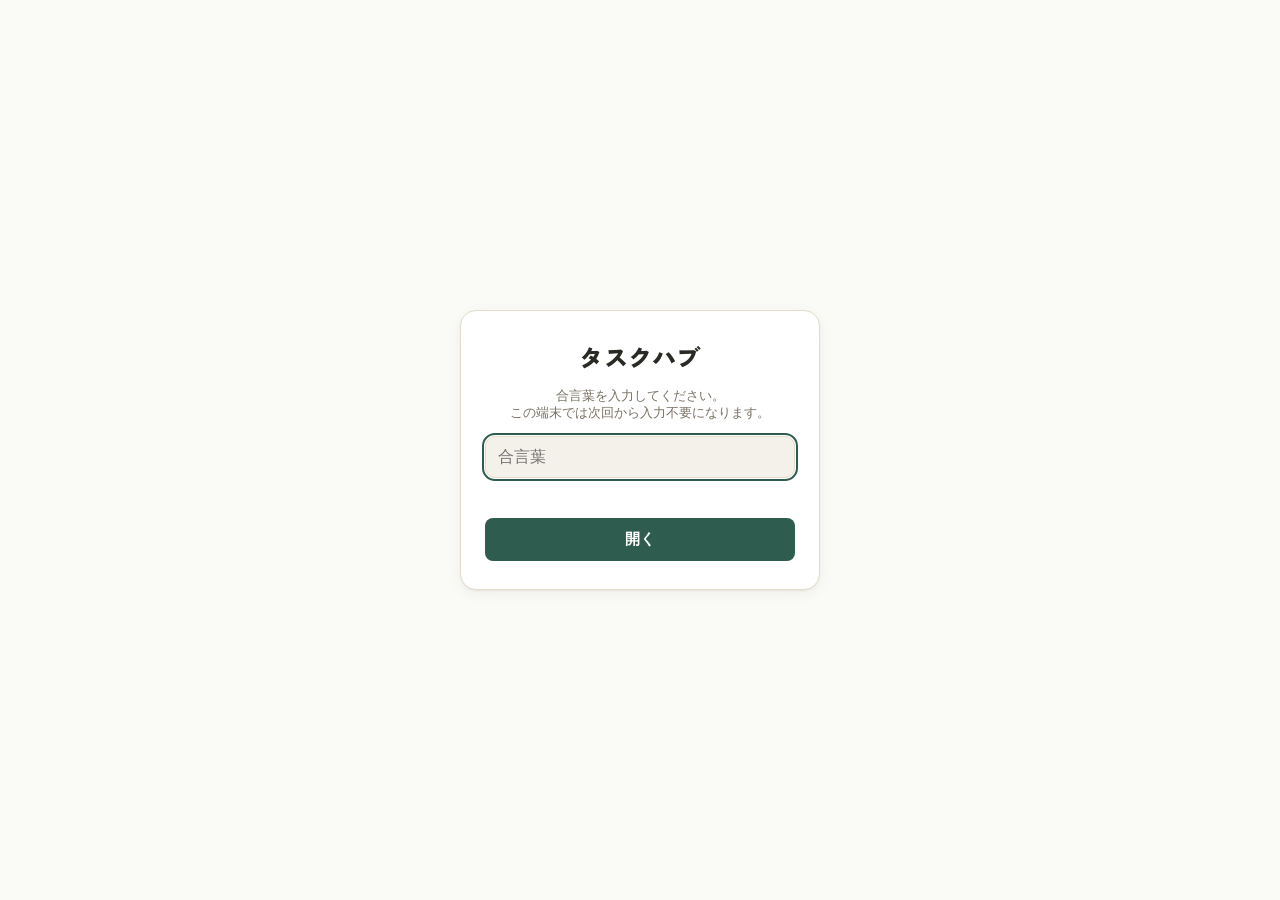
==== docs/index.html @ 0d97ce51 "DAY タブを追加(4つの時間の箱でその日のタスクを整理・ガルーンの予定を自動表示) Co-Authored-By: Claude Opus 5.5 <noreply@anthropic.com>" ====
<!doctype html>
<html lang="ja">
<head>
<meta charset="utf-8">
<meta name="viewport" content="width=device-width,initial-scale=1,viewport-fit=cover">
<meta name="robots" content="noindex,nofollow">
<title>タスクハブ</title>
<link rel="icon" href="favicon.svg" type="image/svg+xml">
<script src="config.js"></script>
<style>:root{color-scheme:light;padding-top:env(safe-area-inset-top,0px);padding-bottom:env(safe-area-inset-bottom,0px)}body{font:14px -apple-system,BlinkMacSystemFont,sans-serif}img{max-width:100%}[hidden]:not([hidden=until-found i]){display:none!important}</style>
<link rel="preconnect" href="https://fonts.gstatic.com" crossorigin>
<link rel="stylesheet" href="https://fonts.googleapis.com/css2?family=Zen+Kaku+Gothic+New:wght@500;700;900&family=Noto+Sans+JP:wght@400;500;700&family=JetBrains+Mono:wght@500;600&display=swap">
<style>
  :root{
    --bg:#FAFAF6;
    --surface:#FFFFFF;
    --surface-alt:#F3F1E9;
    --border:#E2DCC9;
    --text:#2A2A24;
    --text-muted:#7A7365;
    --accent:#2E5C4E;
    --accent-soft:#DCE8E1;
    --accent-contrast:#FFFFFF;
    --danger:#B23A2E;
    --danger-soft:#F6DCD8;
    --warning:#B4741E;
    --warning-soft:#F3E3C8;
    --done:#7C8B6F;
    --wait:#3E6B8C;
    --wait-soft:#E1EAF0;
    --shadow: 0 1px 2px rgba(30,26,16,0.05), 0 4px 14px rgba(30,26,16,0.05);
    font-family:'Noto Sans JP', 'Zen Kaku Gothic New', system-ui, sans-serif;
  }
  *{box-sizing:border-box;}
  body{background:var(--bg); color:var(--text); margin:0; padding-inline:clamp(16px, 4vw, 56px); padding-block:20px 48px;}
  .wrap{max-width:1440px; width:100%; margin:0 auto; display:flex; flex-direction:column; gap:20px;}

  header{display:flex; flex-direction:column; gap:14px;}
  .titlebar{display:flex; align-items:center; justify-content:space-between; gap:12px; flex-wrap:wrap;}
  h1{font-family:'Zen Kaku Gothic New', sans-serif; font-weight:900; font-size:1.5rem; margin:0; letter-spacing:.01em;}
  .tagline{color:var(--text-muted); font-size:.8rem; margin-top:2px;}
  .addbtn{background:var(--accent); color:var(--accent-contrast); border:none; border-radius:10px; padding:10px 16px; font-weight:700; font-size:.9rem; cursor:pointer; display:flex; align-items:center; gap:6px; font-family:inherit; box-shadow:var(--shadow);}
  .addbtn:hover{filter:brightness(1.06);}
  .addbtn:active{transform:translateY(1px);}

  .searchrow{display:flex; gap:8px;}
  .searchrow input{flex:1; background:var(--surface); border:1px solid var(--border); border-radius:10px; padding:9px 12px; font-size:.85rem; color:var(--text); font-family:inherit;}
  .searchrow input:focus{outline:2px solid var(--accent); outline-offset:1px;}

  .stats{display:flex; gap:8px; flex-wrap:wrap;}
  .stat{background:var(--surface); border:1px solid var(--border); border-radius:10px; padding:8px 12px; display:flex; align-items:baseline; gap:6px; box-shadow:var(--shadow);}
  .stat b{font-family:'JetBrains Mono',monospace; font-size:1.05rem; font-variant-numeric:tabular-nums;}
  .stat span{font-size:.72rem; color:var(--text-muted);}
  .stat.overdue b{color:var(--danger);}
  .stat.today b{color:var(--warning);}

  .panel{background:var(--surface); border:1px solid var(--border); border-radius:14px; padding:16px; box-shadow:var(--shadow); display:flex; flex-direction:column; gap:12px;}
  .panel[hidden]{display:none!important;}
  .panel h2{margin:0; font-family:'Zen Kaku Gothic New',sans-serif; font-size:1rem; font-weight:700;}
  .field{display:flex; flex-direction:column; gap:5px;}
  .field label{font-size:.72rem; color:var(--text-muted); font-weight:500;}
  .field input[type=text], .field input[type=url], .field input[type=date], .field input[type=number], .field textarea, .field select{
    background:var(--surface-alt); border:1px solid var(--border); border-radius:8px; padding:9px 10px; font-size:.88rem; color:var(--text); font-family:inherit; width:100%;
  }
  .field textarea{resize:vertical; min-height:52px;}
  .row2{display:flex; gap:10px; flex-wrap:wrap;}
  .row2 > .field{flex:1; min-width:140px;}
  .quickdates{display:flex; gap:6px; margin-top:2px; flex-wrap:wrap;}
  .qd-btn{font-size:.7rem; padding:4px 10px; border-radius:99px; border:1px solid var(--border); background:var(--surface-alt); color:var(--text-muted); cursor:pointer; font-family:inherit;}
  .qd-btn:hover{border-color:var(--accent); color:var(--accent);}
  .checkbox-field{display:flex; align-items:center; gap:8px; font-size:.85rem; color:var(--text); cursor:pointer;}
  .checkbox-field input{width:16px; height:16px; accent-color:var(--wait); flex:none;}
  .weekday-picker{display:flex; gap:6px; flex-wrap:wrap;}
  .weekday-picker button{border:1px solid var(--border); background:var(--surface-alt); color:var(--text-muted); border-radius:8px; width:34px; height:34px; font-size:.78rem; cursor:pointer; font-family:inherit;}
  .weekday-picker button.on{background:var(--accent); color:var(--accent-contrast); border-color:var(--accent); font-weight:700;}
  .panel-actions{display:flex; justify-content:flex-end; gap:8px; margin-top:2px;}
  .btn{border:none; border-radius:8px; padding:9px 16px; font-size:.85rem; font-weight:700; cursor:pointer; font-family:inherit;}
  .btn.primary{background:var(--accent); color:var(--accent-contrast);}
  .btn.ghost{background:transparent; color:var(--text-muted); border:1px solid var(--border);}

  .group{display:flex; flex-direction:column; gap:8px;}
  .group-head{display:flex; align-items:center; gap:8px; font-size:.78rem; font-weight:700; color:var(--text-muted); letter-spacing:.02em; padding-left:2px;}
  .group-head .dot{width:7px; height:7px; border-radius:50%; background:var(--text-muted);}
  .group-head.overdue{color:var(--danger);}
  .group-head.overdue .dot{background:var(--danger);}
  .group-head.today{color:var(--warning);}
  .group-head.today .dot{background:var(--warning);}
  .group-head .cnt{font-family:'JetBrains Mono',monospace;}

  .layout{display:flex; flex-direction:column; gap:22px;}
  @media (min-width:760px){
    .layout{flex-direction:row; align-items:flex-start;}
    .col-main{flex:1.65 1 0%;}
    .side-col{flex:1 1 0%;}
  }
  .col-main{display:flex; flex-direction:column; gap:22px; min-width:0; width:100%;}
  .side-col{display:flex; flex-direction:column; gap:22px; min-width:0; width:100%;}
  .side-card{background:var(--surface); border:1px solid var(--border); border-radius:16px; padding:16px; box-shadow:var(--shadow); display:flex; flex-direction:column; gap:11px; min-width:0; width:100%; transition:box-shadow .15s ease, transform .15s ease, border-color .15s ease;}
  .side-card:hover{box-shadow:0 2px 4px rgba(20,18,10,0.08), 0 10px 24px rgba(20,18,10,0.09); border-color:color-mix(in srgb, var(--accent) 30%, var(--border));}
  .side-card h3{margin:0; font-family:'Zen Kaku Gothic New',sans-serif; font-size:.82rem; font-weight:700; display:flex; align-items:center; gap:6px; color:var(--text-muted); letter-spacing:.01em;}
  .overdue-card h3{color:var(--danger);}
  .today-card h3{color:var(--warning);}
  .side-list{display:flex; flex-direction:column; gap:9px;}
  .side-empty{font-size:.78rem; color:var(--text-muted); padding:6px 2px;}
  .date-subhead{font-size:.72rem; font-weight:700; color:var(--text-muted); font-family:'JetBrains Mono',monospace; padding:10px 2px 0; letter-spacing:.02em;}
  .date-subhead:first-child{padding-top:0;}
  .date-groups{display:flex; flex-direction:column; gap:14px;}
  .date-group{display:flex; flex-direction:column; gap:8px;}
  @media (prefers-reduced-motion: reduce){
    .side-card, .task, .addbtn{transition:none!important;}
  }

  .task{display:flex; align-items:flex-start; gap:8px; background:var(--surface-alt); border:1px solid var(--border); border-left:4px solid var(--border); border-radius:11px; padding:11px 12px; transition:box-shadow .15s ease, transform .15s ease, border-color .15s ease;}
  .task:hover{box-shadow:0 2px 4px rgba(20,18,10,0.07), 0 8px 18px rgba(20,18,10,0.08); transform:translateY(-1px); border-color:color-mix(in srgb, var(--accent) 35%, var(--border));}
  .task.priority-high{background:color-mix(in srgb, var(--warning) 10%, var(--surface-alt)); border-left-color:var(--warning);}
  .task.priority-critical{background:color-mix(in srgb, var(--danger) 9%, var(--surface-alt)); border-left-color:var(--danger);}
  .task.overdue{border-left-color:var(--danger);}
  .task.today{border-left-color:var(--warning);}
  .task.done{opacity:.6;}
  .task.dragging{opacity:.35;}
  .drag-handle{flex:none; display:flex; align-items:center; padding-top:3px; color:var(--text-muted); cursor:grab; touch-action:none;}
  .drag-handle:hover{color:var(--text);}
  .drag-handle:active{cursor:grabbing;}
  .check{appearance:none; width:20px; height:20px; border-radius:6px; border:2px solid var(--border); background:var(--surface-alt); flex:none; margin-top:1px; cursor:pointer; display:grid; place-items:center;}
  .check:checked{background:var(--accent); border-color:var(--accent);}
  .check:checked::after{content:"✓"; color:var(--accent-contrast); font-size:13px; font-weight:900;}
  .task-body{flex:1; min-width:0; display:flex; flex-direction:column; gap:4px;}
  .task-title-row{display:flex; align-items:center; gap:7px; flex-wrap:wrap;}
  .task-title{font-weight:700; font-size:.92rem; word-break:break-word;}
  .task.done .task-title{text-decoration:line-through; color:var(--text-muted);}
  .pill{font-size:.65rem; font-weight:700; border-radius:99px; padding:2px 8px; white-space:nowrap;}
  .pill.critical{background:var(--danger-soft); color:var(--danger);}
  .pill.high{background:var(--warning-soft); color:var(--warning);}
  .pill.owner{background:var(--accent-soft); color:var(--accent); font-weight:500;}
  .pill.new{background:var(--accent); color:var(--accent-contrast); font-weight:900; letter-spacing:.03em;}
  .pill.waiting{background:var(--wait-soft); color:var(--wait); display:inline-flex; align-items:center; gap:3px;}
  .icon-badge{display:inline-flex; align-items:center; gap:3px; font-size:.7rem; color:var(--text-muted);}
  .task-meta{display:flex; align-items:center; gap:10px; flex-wrap:wrap; font-size:.74rem; color:var(--text-muted);}
  .task-meta a{color:var(--accent); text-decoration:none; font-weight:500; display:inline-flex; align-items:center; gap:3px;}
  .task-meta a:hover{text-decoration:underline;}
  .task-notes{font-size:.78rem; color:var(--text-muted); white-space:pre-wrap; word-break:break-word;}
  .task-due{font-family:'JetBrains Mono',monospace; font-variant-numeric:tabular-nums; font-size:.92rem; font-weight:700; color:var(--text); display:inline-flex; align-items:center; gap:4px;}
  button.task-due{background:none; border:none; padding:0; cursor:pointer; font-family:inherit;}
  button.task-due:hover{color:var(--accent); text-decoration:underline;}
  .due-edit-input{font-family:'JetBrains Mono',monospace; font-size:.82rem; border:1px solid var(--accent); border-radius:6px; padding:2px 6px; background:var(--surface); color:var(--text);}
  .task-actions{display:flex; gap:4px; flex:none; align-items:center;}
  .icon-btn{background:none; border:none; cursor:pointer; padding:5px; border-radius:7px; color:var(--text-muted); display:grid; place-items:center;}
  .icon-btn:hover{background:var(--surface); color:var(--text);}
  .icon-btn.danger-hover:hover{background:var(--danger-soft); color:var(--danger);}
  .icon-btn.wait-btn.active{color:var(--wait); background:var(--wait-soft);}
  .icon-btn.checklist-btn{width:auto; padding:5px 7px; display:inline-flex; align-items:center; gap:4px; font-size:.66rem; font-family:'JetBrains Mono',monospace;}
  .icon-btn.checklist-btn.has-items{color:var(--accent); background:var(--accent-soft);}
  .subtask-panel{margin-top:2px; padding-top:8px; border-top:1px dashed var(--border); display:flex; flex-direction:column; gap:6px;}
  .subtask-item{display:flex; align-items:center; gap:7px; font-size:.8rem;}
  .subtask-item input[type=checkbox]{flex:none; width:15px; height:15px; accent-color:var(--accent);}
  .subtask-item span{flex:1; word-break:break-word;}
  .subtask-item span.done{text-decoration:line-through; color:var(--text-muted);}
  .subtask-del{background:none; border:none; color:var(--text-muted); cursor:pointer; font-size:.9rem; line-height:1; padding:2px 4px; flex:none;}
  .subtask-del:hover{color:var(--danger);}
  .subtask-add input{width:100%; background:var(--surface); border:1px solid var(--border); border-radius:7px; padding:6px 9px; font-size:.78rem; color:var(--text); font-family:inherit;}

  .task-progress{font-size:.78rem; color:var(--text-muted); white-space:pre-wrap; word-break:break-word; display:flex; align-items:flex-start; gap:6px;}
  .task-progress .progress-icon{flex:none; margin-top:2px; color:var(--text-muted);}
  .task-progress span{flex:1;}
  .task-progress .icon-btn{padding:3px; flex:none;}
  .progress-edit input[type=text]{width:100%; background:var(--surface); border:1px solid var(--border); border-radius:7px; padding:6px 9px; font-size:.78rem; color:var(--text); font-family:inherit;}

  .empty{background:var(--surface); border:1px dashed var(--border); border-radius:14px; padding:36px 20px; text-align:center; display:flex; flex-direction:column; align-items:center; gap:10px; color:var(--text-muted);}
  .empty b{color:var(--text); font-family:'Zen Kaku Gothic New',sans-serif;}

  .done-toggle{background:none; border:none; color:var(--text-muted); font-size:.78rem; font-weight:700; cursor:pointer; padding:6px 2px; display:flex; align-items:center; gap:6px; font-family:inherit;}
  .done-toggle svg{transition:transform .15s;}
  .done-toggle.open svg{transform:rotate(90deg);}
  .clearall{margin-left:auto; font-size:.72rem; color:var(--text-muted); background:none; border:1px solid var(--border); border-radius:7px; padding:4px 9px; cursor:pointer; font-family:inherit;}
  .clearall:hover{color:var(--danger); border-color:var(--danger);}

  .banner{background:var(--warning-soft); color:var(--warning); border-radius:10px; padding:9px 12px; font-size:.78rem; font-weight:500;}
  .loading{text-align:center; color:var(--text-muted); padding:30px 0; font-size:.85rem;}

  .view-tabs{display:flex; gap:4px; background:var(--surface-alt); border:1px solid var(--border); border-radius:11px; padding:4px; align-self:flex-start;}
  .view-tab{display:inline-flex; align-items:center; gap:6px; border:none; background:none; color:var(--text-muted); font-family:inherit; font-size:.85rem; font-weight:700; padding:7px 16px; border-radius:8px; cursor:pointer;}
  .view-tab:hover{color:var(--text);}
  .view-tab.active{background:var(--surface); color:var(--accent); box-shadow:var(--shadow);}

  .cal-head{display:flex; align-items:center; gap:8px; flex-wrap:wrap;}
  .cal-title{font-family:'Zen Kaku Gothic New',sans-serif; font-size:1.05rem; font-weight:900; margin-right:auto;}
  .cal-nav{border:1px solid var(--border); background:var(--surface-alt); color:var(--text); border-radius:8px; padding:5px 11px; cursor:pointer; font-family:inherit; font-size:.8rem; font-weight:700;}
  .cal-nav:hover{border-color:var(--accent); color:var(--accent);}
  .cal-grid{display:grid; grid-template-columns:repeat(7, minmax(0,1fr)); gap:4px;}
  .cal-dow{font-size:.7rem; font-weight:700; color:var(--text-muted); text-align:center; padding:2px 0 4px;}
  .cal-dow.sun{color:var(--danger);}
  .cal-dow.sat{color:var(--wait);}
  .cal-cell{min-height:96px; background:var(--surface-alt); border:1px solid var(--border); border-radius:9px; padding:5px; display:flex; flex-direction:column; gap:3px; cursor:pointer; min-width:0; text-align:left;}
  .cal-cell:hover{border-color:color-mix(in srgb, var(--accent) 45%, var(--border));}
  .cal-cell.out{opacity:.45;}
  .cal-cell.is-today{background:color-mix(in srgb, var(--warning) 12%, var(--surface));}
  .cal-cell.selected{outline:2px solid var(--accent); outline-offset:-1px;}
  .cal-num{font-family:'JetBrains Mono',monospace; font-size:.76rem; font-weight:600; color:var(--text);}
  .cal-cell.sun .cal-num{color:var(--danger);}
  .cal-cell.sat .cal-num{color:var(--wait);}
  .cal-cell.is-today .cal-num{color:var(--warning); font-weight:700;}
  .cal-chip{display:block; font-size:.68rem; line-height:1.35; padding:2px 5px; border-radius:5px; background:var(--surface); border-left:3px solid var(--border); white-space:nowrap; overflow:hidden; text-overflow:ellipsis; color:var(--text);}
  .cal-chip.priority-high{background:var(--warning-soft); border-left-color:var(--warning);}
  .cal-chip.priority-critical{background:var(--danger-soft); border-left-color:var(--danger);}
  .cal-chip.overdue{border-left-color:var(--danger); color:var(--danger); font-weight:700;}
  .cal-chip.waiting{border-left-color:var(--wait);}
  .cal-chip.done{opacity:.55; text-decoration:line-through;}
  .cal-more{font-size:.66rem; color:var(--text-muted); font-weight:700; padding-left:2px;}
  .cal-note{font-size:.72rem; color:var(--text-muted);}
  .day-head{display:flex; align-items:center; gap:8px;}
  .day-head h3{margin-right:auto;}
  .day-add{font-size:.74rem; padding:5px 10px; border-radius:8px; border:1px solid var(--border); background:var(--surface-alt); color:var(--accent); font-weight:700; cursor:pointer; font-family:inherit;}
  .day-add:hover{border-color:var(--accent);}
  @media (max-width:600px){
    .cal-cell{min-height:58px; padding:4px; gap:2px;}
    .cal-chip{font-size:0; height:5px; padding:0; border-left-width:0; background:var(--accent);}
    .cal-chip.priority-high{background:var(--warning);}
    .cal-chip.priority-critical, .cal-chip.overdue{background:var(--danger);}
    .cal-chip.waiting{background:var(--wait);}
    .cal-more{font-size:.6rem;}
  }

  /* ---- DAY(1日の時間割) ---- */
  .day-bar{display:flex; align-items:center; gap:8px; flex-wrap:wrap;}
  .day-title{font-family:'Zen Kaku Gothic New',sans-serif; font-size:1.05rem; font-weight:900; display:flex; align-items:center; gap:8px;}
  .day-title .pill{font-family:'Noto Sans JP',sans-serif;}
  .day-bar .cal-nav:first-of-type{margin-left:auto;}
  .garoon-status{flex:1 1 100%; display:flex; align-items:center; gap:6px; font-size:.74rem; color:var(--text-muted);}
  .garoon-status.err{color:var(--danger);}
  .garoon-status button{background:none; border:1px solid var(--border); border-radius:7px; padding:2px 8px; font-size:.72rem; color:var(--text-muted); cursor:pointer; font-family:inherit;}
  .garoon-status button:hover{color:var(--accent); border-color:var(--accent);}
  .allday{display:flex; gap:6px; flex-wrap:wrap; align-items:center; font-size:.74rem; color:var(--text-muted);}
  .allday a, .allday span.ad{background:var(--wait-soft); color:var(--wait); border-radius:7px; padding:3px 9px; font-weight:700; text-decoration:none; max-width:100%; overflow:hidden; text-overflow:ellipsis; white-space:nowrap;}
  .day-grid{display:grid; grid-template-columns:repeat(2, minmax(0,1fr)); gap:12px;}
  .slot{background:var(--surface-alt); border:1px solid var(--border); border-radius:12px; padding:10px; display:flex; flex-direction:column; gap:8px; min-height:200px; min-width:0;}
  .slot.now{border-color:var(--warning); background:color-mix(in srgb, var(--warning) 7%, var(--surface));}
  .slot-head{display:flex; align-items:baseline; gap:8px; padding-left:2px;}
  .slot-q{font-family:'JetBrains Mono',monospace; font-weight:600; font-size:.72rem; color:var(--accent); background:var(--accent-soft); border-radius:5px; padding:1px 6px;}
  .slot-time{font-family:'JetBrains Mono',monospace; font-weight:600; font-size:.88rem;}
  .slot.now .slot-time{color:var(--warning);}
  .slot-cnt{margin-left:auto; font-size:.7rem; color:var(--text-muted);}
  .slot-list{display:flex; flex-direction:column; gap:6px; flex:1; min-height:60px; border-radius:9px; padding:2px;}
  .slot-empty{font-size:.74rem; color:var(--text-muted); border:1px dashed var(--border); border-radius:9px; padding:14px 8px; text-align:center; flex:1; display:flex; align-items:center; justify-content:center;}
  .slot-list .slot-empty:not(:only-child){display:none;}
  .drop-on{outline:2px dashed var(--accent); outline-offset:2px; background:color-mix(in srgb, var(--accent-soft) 55%, transparent);}
  .tray-sec{display:flex; flex-direction:column; gap:6px;}
  .tray-head{display:flex; align-items:center; gap:6px; font-size:.74rem; font-weight:700; color:var(--text-muted); background:none; border:none; padding:4px 2px; cursor:pointer; font-family:inherit; text-align:left;}
  .tray-head svg{transition:transform .15s;}
  .tray-head.open svg{transform:rotate(90deg);}
  .tray-head.overdue{color:var(--danger);}
  .tray-head.today{color:var(--warning);}
  .tray-hint{font-size:.72rem; color:var(--text-muted);}

  .dcard{display:flex; align-items:flex-start; gap:6px; background:var(--surface); border:1px solid var(--border); border-left:4px solid var(--border); border-radius:9px; padding:7px 6px 7px 7px; min-width:0; user-select:none; -webkit-user-select:none; cursor:grab;}
  .dcard:hover{border-color:color-mix(in srgb, var(--accent) 35%, var(--border));}
  .dcard.priority-high{background:color-mix(in srgb, var(--warning) 9%, var(--surface)); border-left-color:var(--warning);}
  .dcard.priority-critical{background:color-mix(in srgb, var(--danger) 8%, var(--surface)); border-left-color:var(--danger);}
  .dcard.overdue{border-left-color:var(--danger);}
  .dcard.done{opacity:.55; cursor:default;}
  .dcard.done .dcard-title{text-decoration:line-through; color:var(--text-muted);}
  .dcard.drag-src{opacity:.3;}
  .dcard.garoon{cursor:default; background:color-mix(in srgb, var(--wait) 7%, var(--surface)); border-left-color:var(--wait);}
  .dcard .check{width:18px; height:18px; margin-top:1px;}
  .dcard .check:checked::after{font-size:11px;}
  .dgrip{flex:none; color:var(--text-muted); padding-top:2px; cursor:grab; touch-action:none; display:flex;}
  .dcard-body{flex:1; min-width:0; display:flex; flex-direction:column; gap:2px;}
  .dcard-title{font-weight:700; font-size:.84rem; line-height:1.4; word-break:break-word;}
  .dcard-meta{display:flex; align-items:center; gap:4px 8px; flex-wrap:wrap; font-size:.7rem; color:var(--text-muted);}
  .dcard-meta .late{color:var(--danger); font-weight:700;}
  .dcard-meta a{color:var(--accent); text-decoration:none; display:inline-flex; align-items:center; gap:3px;}
  .dcard-meta a:hover{text-decoration:underline;}
  .g-time{font-family:'JetBrains Mono',monospace; font-weight:600; font-size:.74rem; color:var(--wait);}
  .g-menu{font-size:.64rem; font-weight:700; background:var(--wait-soft); color:var(--wait); border-radius:99px; padding:1px 7px;}
  .dcard-actions{display:flex; gap:0; flex:none; align-items:center;}
  .dcard-actions .icon-btn{padding:4px;}
  .slot-menu{flex:1 1 100%; display:flex; gap:4px; flex-wrap:wrap; padding:4px 0 0 24px;}
  .slot-menu button{font-size:.72rem; font-family:'JetBrains Mono',monospace; font-weight:600; border:1px solid var(--border); background:var(--surface-alt); color:var(--text); border-radius:7px; padding:4px 8px; cursor:pointer;}
  .slot-menu button:hover{border-color:var(--accent); color:var(--accent);}
  .slot-menu button.cur{background:var(--accent); border-color:var(--accent); color:var(--accent-contrast);}
  .slot-menu button.off{font-family:inherit; color:var(--text-muted);}
  .dghost{position:fixed; z-index:60; pointer-events:none; box-shadow:0 10px 28px rgba(20,18,10,.22); opacity:.95; transform:rotate(1.5deg); margin:0;}
  body.dragging-day, body.dragging-day *{cursor:grabbing!important;}

  .tools{display:flex; align-items:center; gap:8px; flex-wrap:wrap; border-top:1px solid var(--border); padding-top:14px; margin-top:6px;}
  .tools .mode{font-size:.74rem; color:var(--text-muted); margin-right:auto;}
  .tools button{font-size:.74rem; color:var(--text-muted); background:var(--surface); border:1px solid var(--border); border-radius:8px; padding:6px 11px; cursor:pointer; font-family:inherit;}
  .tools button:hover{color:var(--accent); border-color:var(--accent);}
  .banner.ok{background:var(--accent-soft); color:var(--accent);}
  .banner.err{background:var(--danger-soft); color:var(--danger);}
  .update-bar{display:flex; align-items:center; justify-content:space-between; gap:10px; flex-wrap:wrap;}
  .update-bar .btn{padding:7px 14px; font-size:.8rem;}

  .gate{position:fixed; inset:0; background:var(--bg); display:flex; align-items:center; justify-content:center; padding:16px; z-index:50;}
  .gate form{background:var(--surface); border:1px solid var(--border); border-radius:16px; box-shadow:var(--shadow); padding:28px 24px; width:100%; max-width:360px; display:flex; flex-direction:column; gap:14px;}
  .gate h1{text-align:center;}
  .gate p{margin:0; font-size:.8rem; color:var(--text-muted); text-align:center;}
  .gate input{background:var(--surface-alt); border:1px solid var(--border); border-radius:10px; padding:11px 12px; font-size:1rem; color:var(--text); font-family:inherit; width:100%;}
  .gate input:focus{outline:2px solid var(--accent); outline-offset:1px;}
  .gate .btn{padding:11px 16px; font-size:.95rem;}
  .gate-err{color:var(--danger); font-size:.8rem; text-align:center; min-height:1em;}

  button.stat{font-family:inherit; color:inherit; cursor:pointer;}
  button.stat:hover{border-color:color-mix(in srgb, var(--accent) 40%, var(--border));}

  @media (max-width:480px){
    .row2 > .field{min-width:100%;}
    h1{font-size:1.3rem;}
  }

  /* ---- スマホ ---- */
  @media (max-width:600px){
    body{padding-block:12px 96px;}
    .wrap{gap:14px;}
    header{gap:10px;}
    h1{font-size:1.25rem;}
    .tagline{display:none;}
    .addbtn{position:fixed; right:16px; bottom:calc(16px + env(safe-area-inset-bottom,0px)); z-index:40; width:58px; height:58px; border-radius:50%; padding:0; justify-content:center; font-size:0; box-shadow:0 6px 20px rgba(20,18,10,.25);}
    .addbtn svg{width:26px; height:26px;}
    .view-tabs{align-self:stretch;}
    .view-tab{flex:1; justify-content:center; padding:9px 10px;}
    .stats{gap:6px; flex-wrap:nowrap;}
    .stat{flex:1; justify-content:center; padding:8px 6px; gap:4px;}
    .stat b{font-size:1rem;}
    .layout, .col-main, .side-col{gap:14px;}
    .side-card{padding:12px 10px; border-radius:14px; gap:9px;}
    .side-card:hover{box-shadow:var(--shadow); border-color:var(--border);}
    .side-card h3{font-size:.9rem; padding-left:2px;}
    .date-subhead{font-size:.8rem;}

    .task{flex-wrap:wrap; padding:10px 10px 6px; gap:6px 10px;}
    .task:hover{transform:none; box-shadow:none;}
    .drag-handle{display:none;}
    .check{width:24px; height:24px; margin-top:0;}
    .task-body{flex:1 1 0; min-width:0;}
    .task-title{font-size:.98rem; line-height:1.45;}
    .task-due{font-size:.86rem;}
    .task-meta{font-size:.78rem; gap:6px 12px;}
    .task-notes, .task-progress{font-size:.82rem;}
    .task-actions{order:3; flex:1 1 100%; justify-content:flex-end; gap:2px; border-top:1px dashed var(--border); padding-top:4px; margin-left:34px;}
    .icon-btn{min-width:38px; min-height:36px; padding:8px;}
    .icon-btn.checklist-btn{padding:8px 9px;}
    .subtask-item{font-size:.86rem; padding:3px 0;}
    .subtask-item input[type=checkbox]{width:18px; height:18px;}

    /* iPhone で入力時に画面が拡大されないよう 16px 以上にする */
    .field input[type=text], .field input[type=url], .field input[type=date], .field input[type=number], .field textarea, .field select,
    .searchrow input, .subtask-add input, .progress-edit input[type=text], .due-edit-input{font-size:16px;}
    .panel{padding:14px 12px;}
    .panel-actions .btn{flex:1; padding:12px;}
    .qd-btn{font-size:.8rem; padding:6px 12px;}
    .tools{justify-content:center;}
    .tools .mode{flex:1 1 100%; text-align:center; margin-right:0;}

    .day-grid{grid-template-columns:minmax(0,1fr); gap:10px;}
    .slot{min-height:0;}
    .slot-list{min-height:48px;}
    .dcard{padding:8px 4px 8px 6px;}
    .dcard-title{font-size:.92rem;}
    .dcard .icon-btn{min-width:34px; min-height:34px; padding:6px;}
    .dgrip{padding:4px 2px 0 0;}
    .slot-menu button{font-size:.8rem; padding:7px 10px;}
  }
</style>
</head>
<body>

<div class="gate" id="passGate" hidden>
  <form id="passForm">
    <h1>タスクハブ</h1>
    <p>合言葉を入力してください。<br>この端末では次回から入力不要になります。</p>
    <input type="password" id="passInput" autocomplete="current-password" placeholder="合言葉" required>
    <div class="gate-err" id="passErr"></div>
    <button type="submit" class="btn primary" id="passBtn">開く</button>
  </form>
</div>

<div class="wrap">
  <header>
    <div class="titlebar">
      <div>
        <h1>タスクハブ</h1>
        <div class="tagline">締切と繰り返しをまとめて見える化</div>
      </div>
      <button class="addbtn" id="openAddBtn" type="button" aria-label="タスクを追加">
        <svg width="15" height="15" viewBox="0 0 24 24" fill="none"><path d="M12 5v14M5 12h14" stroke="currentColor" stroke-width="2.6" stroke-linecap="round"/></svg>
        タスクを追加
      </button>
    </div>
    <div class="view-tabs" role="tablist">
      <button type="button" class="view-tab" role="tab" data-view="list">
        <svg width="14" height="14" viewBox="0 0 24 24" fill="none"><path d="M4 6h2M4 12h2M4 18h2" stroke="currentColor" stroke-width="2.2" stroke-linecap="round"/><path d="M10 6h10M10 12h10M10 18h10" stroke="currentColor" stroke-width="1.8" stroke-linecap="round"/></svg>
        リスト
      </button>
      <button type="button" class="view-tab" role="tab" data-view="day">
        <svg width="14" height="14" viewBox="0 0 24 24" fill="none"><rect x="3" y="3" width="8" height="8" rx="1.5" stroke="currentColor" stroke-width="1.8"/><rect x="13" y="3" width="8" height="8" rx="1.5" stroke="currentColor" stroke-width="1.8"/><rect x="3" y="13" width="8" height="8" rx="1.5" stroke="currentColor" stroke-width="1.8"/><rect x="13" y="13" width="8" height="8" rx="1.5" stroke="currentColor" stroke-width="1.8"/></svg>
        DAY
      </button>
      <button type="button" class="view-tab" role="tab" data-view="calendar">
        <svg width="14" height="14" viewBox="0 0 24 24" fill="none"><rect x="3" y="5" width="18" height="16" rx="2" stroke="currentColor" stroke-width="1.8"/><path d="M8 3v4M16 3v4M3 10h18" stroke="currentColor" stroke-width="1.8" stroke-linecap="round"/></svg>
        カレンダー
      </button>
    </div>
    <div class="searchrow">
      <input type="text" id="searchInput" placeholder="タスク名・備考・URLで検索">
    </div>
    <div class="stats" id="statsRow"></div>
    <div class="banner ok update-bar" id="updateBar" hidden>
      <span>新しいバージョンが公開されています。</span>
      <button type="button" class="btn primary" id="updateBarBtn" data-update>最新に更新</button>
    </div>
    <div id="dbBanner"></div>
  </header>

  <form class="panel" id="taskPanel" hidden>
    <h2 id="panelTitle">新しいタスク</h2>
    <div class="field">
      <label for="f_title">タスク名</label>
      <input type="text" id="f_title" placeholder="例）東店見学会の集客バナー作成" required>
    </div>
    <div class="row2">
      <div class="field">
        <label for="f_url">関連リンク（任意）</label>
        <input type="url" id="f_url" placeholder="https://...">
      </div>
      <div class="field">
        <label for="f_owner">担当（任意）</label>
        <input type="text" id="f_owner" placeholder="例）中川">
      </div>
    </div>
    <div class="row2">
      <div class="field">
        <label for="f_due">期限（任意）</label>
        <input type="date" id="f_due">
        <div class="quickdates">
          <button type="button" class="qd-btn" data-qd="0">今日</button>
          <button type="button" class="qd-btn" data-qd="1">明日</button>
          <button type="button" class="qd-btn" data-qd="7">来週</button>
          <button type="button" class="qd-btn" data-qd="clear">クリア</button>
        </div>
      </div>
      <div class="field">
        <label for="f_priority">優先度（任意）</label>
        <select id="f_priority">
          <option value="none">通常</option>
          <option value="high">高</option>
          <option value="critical">最重要</option>
        </select>
      </div>
    </div>
    <div class="field">
      <label for="f_recurrence">繰り返し（任意）</label>
      <select id="f_recurrence">
        <option value="none">なし</option>
        <option value="daily">毎日</option>
        <option value="weekly">毎週（曜日を選択）</option>
        <option value="monthly">毎月（日付を指定）</option>
      </select>
    </div>
    <div class="field" id="weeklyField" hidden>
      <label>繰り返す曜日</label>
      <div class="weekday-picker" id="weekdayPicker"></div>
    </div>
    <div class="field" id="monthlyField" hidden>
      <label for="f_monthday">毎月の日付</label>
      <input type="number" id="f_monthday" min="1" max="31" value="1">
    </div>
    <div class="field">
      <label class="checkbox-field"><input type="checkbox" id="f_waiting"> 先方の対応待ち（任意）</label>
    </div>
    <div class="field">
      <label for="f_notes">備考（任意）</label>
      <textarea id="f_notes" placeholder="メモ・進捗・関係者への連絡内容など"></textarea>
    </div>
    <div class="panel-actions">
      <button type="button" class="btn ghost" id="cancelBtn">キャンセル</button>
      <button type="submit" class="btn primary" id="submitBtn">保存</button>
    </div>
  </form>

  <div id="listArea"><div class="loading">読み込み中…</div></div>

  <footer class="tools">
    <span class="mode"><span id="modeLabel"></span>　<span id="versionLabel"></span></span>
    <button type="button" id="updateBtn" data-update>最新に更新</button>
    <button type="button" id="exportBtn">エクスポート</button>
    <button type="button" id="importBtn">インポート</button>
    <button type="button" id="forgetPassBtn" hidden>この端末の合言葉を消す</button>
    <input type="file" id="importFile" accept=".json,application/json" hidden>
  </footer>
</div>

<script>
(function(){
  "use strict";
  var WEEKDAY_LABELS = ['日','月','火','水','木','金','土'];
  var tasks = [];
  var loaded = false;
  var editingId = null;
  var showDone = false;
  var searchTerm = '';
  var selectedWeekdays = new Set();
  var expandedSubtasks = new Set();
  var editingProgress = new Set();
  var editingDue = new Set();
  var dragState = {id:null, container:null};
  var viewMode = 'list';
  try{ var savedView = localStorage.getItem('taskhub.view'); if(savedView === 'calendar' || savedView === 'day') viewMode = savedView; }catch(e){}
  var calMonth = (function(){ var d = new Date(); return new Date(d.getFullYear(), d.getMonth(), 1); })();
  var calSelected = null;

  function iconLink(){ return '<svg width="11" height="11" viewBox="0 0 24 24" fill="none"><path d="M10 14a5 5 0 0 0 7 0l3-3a5 5 0 0 0-7-7l-1.5 1.5" stroke="currentColor" stroke-width="2.2" stroke-linecap="round"/><path d="M14 10a5 5 0 0 0-7 0l-3 3a5 5 0 0 0 7 7l1.5-1.5" stroke="currentColor" stroke-width="2.2" stroke-linecap="round"/></svg>'; }
  function iconRepeat(){ return '<svg width="11" height="11" viewBox="0 0 24 24" fill="none"><path d="M4 12a8 8 0 0 1 13.5-5.7L20 8.5M4 12v-4.5M4 12a8 8 0 0 0 13.5 5.7L20 15.5M20 20v-4.5" stroke="currentColor" stroke-width="2.2" stroke-linecap="round" stroke-linejoin="round"/></svg>'; }
  function iconTrash(){ return '<svg width="15" height="15" viewBox="0 0 24 24" fill="none"><path d="M4 7h16M9 7V5a2 2 0 0 1 2-2h2a2 2 0 0 1 2 2v2m-9 0 1 13a2 2 0 0 0 2 2h6a2 2 0 0 0 2-2l1-13" stroke="currentColor" stroke-width="1.8" stroke-linecap="round" stroke-linejoin="round"/></svg>'; }
  function iconEdit(){ return '<svg width="14" height="14" viewBox="0 0 24 24" fill="none"><path d="M4 20h4L18.5 9.5a2.1 2.1 0 0 0-3-3L5 17v3Z" stroke="currentColor" stroke-width="1.8" stroke-linejoin="round"/></svg>'; }
  function iconChevron(){ return '<svg width="11" height="11" viewBox="0 0 24 24" fill="none"><path d="M9 6l6 6-6 6" stroke="currentColor" stroke-width="2.4" stroke-linecap="round" stroke-linejoin="round"/></svg>'; }
  function iconAlert(){ return '<svg width="13" height="13" viewBox="0 0 24 24" fill="none"><path d="M12 9v4m0 4h.01M10.29 3.86 1.82 18a2 2 0 0 0 1.71 3h16.94a2 2 0 0 0 1.71-3L13.71 3.86a2 2 0 0 0-3.42 0Z" stroke="currentColor" stroke-width="1.8" stroke-linejoin="round"/></svg>'; }
  function iconTray(){ return '<svg width="13" height="13" viewBox="0 0 24 24" fill="none"><path d="M4 4h16v9l-2 5H6l-2-5V4Z" stroke="currentColor" stroke-width="1.8" stroke-linejoin="round"/><path d="M4 13h4l2 3h4l2-3h4" stroke="currentColor" stroke-width="1.8" stroke-linejoin="round"/></svg>'; }
  function iconSun(){ return '<svg width="13" height="13" viewBox="0 0 24 24" fill="none"><circle cx="12" cy="12" r="4" stroke="currentColor" stroke-width="1.8"/><path d="M12 2v2M12 20v2M4.9 4.9l1.4 1.4M17.7 17.7l1.4 1.4M2 12h2M20 12h2M4.9 19.1l1.4-1.4M17.7 6.3l1.4-1.4" stroke="currentColor" stroke-width="1.8" stroke-linecap="round"/></svg>'; }
  function iconCalendar(){ return '<svg width="13" height="13" viewBox="0 0 24 24" fill="none"><rect x="3" y="5" width="18" height="16" rx="2" stroke="currentColor" stroke-width="1.8"/><path d="M8 3v4M16 3v4M3 10h18" stroke="currentColor" stroke-width="1.8" stroke-linecap="round"/></svg>'; }
  function iconGrip(){ return '<svg width="10" height="16" viewBox="0 0 10 16" fill="currentColor"><circle cx="2.5" cy="2.5" r="1.4"/><circle cx="7.5" cy="2.5" r="1.4"/><circle cx="2.5" cy="8" r="1.4"/><circle cx="7.5" cy="8" r="1.4"/><circle cx="2.5" cy="13.5" r="1.4"/><circle cx="7.5" cy="13.5" r="1.4"/></svg>'; }
  function iconCopy(){ return '<svg width="14" height="14" viewBox="0 0 24 24" fill="none"><rect x="9" y="9" width="12" height="12" rx="2" stroke="currentColor" stroke-width="1.8"/><path d="M5 15H4a1 1 0 0 1-1-1V4a1 1 0 0 1 1-1h10a1 1 0 0 1 1 1v1" stroke="currentColor" stroke-width="1.8" stroke-linecap="round" stroke-linejoin="round"/></svg>'; }
  function iconChecklist(){ return '<svg width="12" height="12" viewBox="0 0 24 24" fill="none"><path d="M4 6h2M4 12h2M4 18h2" stroke="currentColor" stroke-width="2.2" stroke-linecap="round"/><path d="M10 6h10M10 12h10M10 18h10" stroke="currentColor" stroke-width="1.8" stroke-linecap="round"/></svg>'; }
  function iconHourglass(){ return '<svg width="13" height="13" viewBox="0 0 24 24" fill="none"><path d="M6 3h12M6 21h12M6 3c0 6 6 7 6 9s-6 3-6 9M18 3c0 6-6 7-6 9s6 3 6 9" stroke="currentColor" stroke-width="1.6" stroke-linejoin="round" stroke-linecap="round"/></svg>'; }
  function iconNote(){ return '<svg width="12" height="12" viewBox="0 0 24 24" fill="none"><path d="M6 4h9l5 5v11a1 1 0 0 1-1 1H6a1 1 0 0 1-1-1V5a1 1 0 0 1 1-1Z" stroke="currentColor" stroke-width="1.6" stroke-linejoin="round"/><path d="M9 10h6M9 14h6M9 18h3" stroke="currentColor" stroke-width="1.4" stroke-linecap="round"/></svg>'; }
  function genId(){ return 'i' + Date.now().toString(36) + Math.random().toString(36).slice(2,7); }

  function pad(n){ return String(n).padStart(2,'0'); }
  function todayStr(){ var d = new Date(); return d.getFullYear()+'-'+pad(d.getMonth()+1)+'-'+pad(d.getDate()); }
  function parseLocalDate(s){ if(!s) return null; var p = s.split('-'); return new Date(parseInt(p[0],10), parseInt(p[1],10)-1, parseInt(p[2],10)); }
  function toDateStr(d){ return d.getFullYear()+'-'+pad(d.getMonth()+1)+'-'+pad(d.getDate()); }
  function fmtDue(s){
    var d = parseLocalDate(s);
    return (d.getMonth()+1)+'/'+d.getDate()+'('+WEEKDAY_LABELS[d.getDay()]+')';
  }
  function escapeHtml(s){ return String(s==null?'':s).replace(/[&<>"']/g, function(c){ return {'&':'&amp;','<':'&lt;','>':'&gt;','"':'&quot;',"'":'&#39;'}[c]; }); }
  function hostLabel(u){
    try{ var url = new URL(u); var h = url.hostname.replace(/^www\./,''); return h + (url.pathname && url.pathname !== '/' ? ' …' : ''); }
    catch(e){ return 'リンク'; }
  }
  function isBareUrl(s){ return /^https?:\/\/\S+$/i.test((s||'').trim()); }

  function nextDueDate(task){
    var base = parseLocalDate(task.dueDate) || new Date();
    var today = parseLocalDate(todayStr());
    if(base < today) base = today;
    if(task.recurrence === 'daily'){
      base.setDate(base.getDate()+1);
      return toDateStr(base);
    }
    if(task.recurrence === 'weekly'){
      var days = (task.weekdays && task.weekdays.length) ? task.weekdays : [base.getDay()];
      var d = new Date(base);
      for(var i=0;i<8;i++){
        d.setDate(d.getDate()+1);
        if(days.indexOf(d.getDay()) !== -1) return toDateStr(d);
      }
      return toDateStr(d);
    }
    if(task.recurrence === 'monthly'){
      var dom = task.monthDay || base.getDate();
      var next = new Date(base.getFullYear(), base.getMonth()+1, 1);
      var lastDay = new Date(next.getFullYear(), next.getMonth()+1, 0).getDate();
      next.setDate(Math.min(dom, lastDay));
      return toDateStr(next);
    }
    return task.dueDate;
  }

  function ready(fn){ if(document.readyState === 'loading'){ document.addEventListener('DOMContentLoaded', fn); } else { fn(); } }

  ready(function(){
    buildWeekdayPicker();
    wireForm();
    wireTools();
    render();
    initDb();
  });

  function buildWeekdayPicker(){
    var wrap = document.getElementById('weekdayPicker');
    WEEKDAY_LABELS.forEach(function(label, idx){
      var b = document.createElement('button');
      b.type = 'button';
      b.textContent = label;
      b.dataset.day = idx;
      b.addEventListener('click', function(){
        if(selectedWeekdays.has(idx)) selectedWeekdays.delete(idx); else selectedWeekdays.add(idx);
        b.classList.toggle('on');
      });
      wrap.appendChild(b);
    });
  }

  function wireForm(){
    document.getElementById('openAddBtn').addEventListener('click', function(){ openPanel(null); });
    document.getElementById('statsRow').addEventListener('click', function(e){
      var b = e.target.closest('[data-jump]');
      if(b) jumpTo(b.dataset.jump);
    });
    document.querySelectorAll('.view-tab').forEach(function(b){
      b.addEventListener('click', function(){
        viewMode = b.dataset.view;
        try{ localStorage.setItem('taskhub.view', viewMode); }catch(e){}
        render();
      });
    });
    document.getElementById('cancelBtn').addEventListener('click', closePanel);
    document.getElementById('f_recurrence').addEventListener('change', function(){
      var v = this.value;
      document.getElementById('weeklyField').hidden = (v !== 'weekly');
      document.getElementById('monthlyField').hidden = (v !== 'monthly');
    });
    document.getElementById('taskPanel').addEventListener('submit', function(e){
      e.preventDefault();
      submitForm();
    });
    document.getElementById('searchInput').addEventListener('input', function(){
      searchTerm = this.value.trim().toLowerCase();
      render();
    });
    document.querySelectorAll('.qd-btn').forEach(function(b){
      b.addEventListener('click', function(){
        var v = b.dataset.qd;
        if(v === 'clear'){ document.getElementById('f_due').value = ''; return; }
        var d = new Date();
        d.setDate(d.getDate() + parseInt(v,10));
        document.getElementById('f_due').value = toDateStr(d);
      });
    });
  }

  function openPanel(task){
    editingId = task ? task.id : null;
    document.getElementById('panelTitle').textContent = task ? 'タスクを編集' : '新しいタスク';
    document.getElementById('f_title').value = task ? task.title : '';
    document.getElementById('f_url').value = task ? (task.url||'') : '';
    document.getElementById('f_owner').value = task ? (task.owner||'') : '';
    document.getElementById('f_due').value = task ? (task.dueDate||'') : '';
    document.getElementById('f_priority').value = task ? (task.priority||'none') : 'none';
    document.getElementById('f_waiting').checked = task ? !!task.waiting : false;
    document.getElementById('f_notes').value = task ? (task.notes||'') : '';
    var rec = task ? (task.recurrence||'none') : 'none';
    document.getElementById('f_recurrence').value = rec;
    document.getElementById('weeklyField').hidden = (rec !== 'weekly');
    document.getElementById('monthlyField').hidden = (rec !== 'monthly');
    document.getElementById('f_monthday').value = task ? (task.monthDay||1) : 1;
    selectedWeekdays = new Set(task && task.weekdays ? task.weekdays : []);
    var buttons = document.querySelectorAll('#weekdayPicker button');
    buttons.forEach(function(b){ b.classList.toggle('on', selectedWeekdays.has(parseInt(b.dataset.day,10))); });
    document.getElementById('taskPanel').hidden = false;
    document.getElementById('f_title').focus();
    document.getElementById('taskPanel').scrollIntoView({behavior:'smooth', block:'start'});
  }

  function closePanel(){
    document.getElementById('taskPanel').hidden = true;
    document.getElementById('taskPanel').reset();
    editingId = null;
  }

  function submitForm(){
    var title = document.getElementById('f_title').value.trim();
    var url = document.getElementById('f_url').value.trim();
    if(!url && isBareUrl(title)){
      url = title;
      title = hostLabel(url);
    }
    if(!title) return;
    var data = {
      title: title,
      url: url,
      owner: document.getElementById('f_owner').value.trim(),
      dueDate: document.getElementById('f_due').value || '',
      priority: document.getElementById('f_priority').value,
      waiting: document.getElementById('f_waiting').checked,
      recurrence: document.getElementById('f_recurrence').value,
      weekdays: Array.from(selectedWeekdays),
      monthDay: parseInt(document.getElementById('f_monthday').value,10) || 1,
      notes: document.getElementById('f_notes').value.trim(),
      updatedAt: new Date().toISOString()
    };
    if(editingId){
      writeTask(editingId, data, false);
    } else {
      data.completed = false;
      data.completedAt = null;
      data.createdAt = new Date().toISOString();
      data.order = Date.now();
      data.subtasks = [];
      data.progress = '';
      data.isNew = true;
      clearNewFlags();
      writeTask(null, data, true);
    }
    closePanel();
  }

  function duplicateTask(t){
    var copy = {
      title: t.title,
      url: t.url || '',
      owner: t.owner || '',
      dueDate: t.dueDate || '',
      priority: t.priority || 'none',
      waiting: !!t.waiting,
      recurrence: t.recurrence || 'none',
      weekdays: t.weekdays || [],
      monthDay: t.monthDay || 1,
      notes: t.notes || '',
      subtasks: (t.subtasks||[]).map(function(s){ return {id: genId(), text: s.text, done: false}; }),
      progress: '',
      completed: false,
      completedAt: null,
      createdAt: new Date().toISOString(),
      updatedAt: new Date().toISOString(),
      order: (typeof t.order === 'number' ? t.order + 0.5 : Date.now()),
      isNew: true
    };
    clearNewFlags();
    writeTask(null, copy, true);
  }

  function clearNewFlags(){
    tasks.filter(function(t){ return t.isNew; }).forEach(function(t){ writeTask(t.id, {isNew:false}, false); });
  }

  function writeTask(id, data, isCreate){
    if(!isCreate && !('isNew' in data)) data.isNew = false;
    var t;
    if(isCreate){
      t = Object.assign({}, data, {id: genId()});
      tasks.push(t);
    } else {
      t = tasks.find(function(x){ return x.id === id; });
      if(!t) return;
      Object.assign(t, data);
    }
    queueSave(t.id, t);
    render();
  }

  function toggleComplete(task){
    if(task.recurrence && task.recurrence !== 'none'){
      var nd = nextDueDate(task);
      writeTask(task.id, {dueDate: nd, lastDoneAt: new Date().toISOString(), completed: false}, false);
    } else {
      var willComplete = !task.completed;
      writeTask(task.id, {completed: willComplete, completedAt: willComplete ? new Date().toISOString() : null}, false);
    }
  }

  var pendingDelete = null;
  function deleteTask(id){
    tasks = tasks.filter(function(t){ return t.id !== id; });
    queueSave(id, null);
    render();
  }

  // ---------------------------------------------------------------- 保存(GAS + スプレッドシート)
  // config.js の apiUrl が空なら「お試しモード」: このブラウザの中だけに保存する。
  // 変更はまず画面とこの端末のキャッシュに反映し、未送信分(outbox)をまとめて GAS に送る。
  var CFG = window.TASKHUB_CONFIG || {};
  var API = String(CFG.apiUrl || '').trim();
  var LS_PASS = 'taskhub.pass', LS_CACHE = 'taskhub.cache', LS_OUTBOX = 'taskhub.outbox', LS_LOCAL = 'taskhub.local';
  var POLL_MS = 30000;
  var version = 0;
  var outbox = [];
  var flushing = false;
  var flushTimer = null;
  var pollTimer = null;

  function lsGet(k){ try{ return JSON.parse(localStorage.getItem(k)); }catch(e){ return null; } }
  function lsSet(k, v){ try{ localStorage.setItem(k, JSON.stringify(v)); }catch(e){} }
  function getPass(){ try{ return localStorage.getItem(LS_PASS) || ''; }catch(e){ return ''; } }
  function setPass(v){ try{ if(v) localStorage.setItem(LS_PASS, v); else localStorage.removeItem(LS_PASS); }catch(e){} }
  function stripId(t){ var o = Object.assign({}, t); delete o.id; return o; }

  function api(action, extra){
    var body = Object.assign({action: action, pass: getPass()}, extra || {});
    return fetch(API, {method: 'POST', body: JSON.stringify(body)})
      .then(function(r){ return r.json(); })
      .then(function(res){
        if(!res.ok){ var e = new Error(res.error || 'エラーが発生しました'); e.code = res.code; throw e; }
        return res;
      });
  }

  function saveCache(){
    if(!API){ lsSet(LS_LOCAL, tasks); return; }
    lsSet(LS_CACHE, {tasks: tasks, version: version});
    lsSet(LS_OUTBOX, outbox);
  }

  function queueSave(id, value){
    if(API){
      outbox = outbox.filter(function(o){ return o.id !== id; });
      outbox.push({id: id, value: value ? stripId(value) : null});
    }
    saveCache();
    if(!API) return;
    clearTimeout(flushTimer);
    flushTimer = setTimeout(flush, 400);
  }

  function flush(){
    if(!API || flushing || !outbox.length || !getPass()) return Promise.resolve();
    flushing = true;
    var sending = outbox.slice();
    return api('batch', {ops: sending}).then(function(){
      outbox = outbox.filter(function(o){ return sending.indexOf(o) === -1; });
      saveCache();
      flushing = false;
      setBanner('');
      if(outbox.length){ clearTimeout(flushTimer); flushTimer = setTimeout(flush, 400); }
    }).catch(function(err){
      flushing = false;
      if(handleAuthError(err)) return;
      setBanner('err', '保存できませんでした（未送信 '+outbox.length+' 件）。この端末に残してあり、つながったら自動で送ります。 '+err.message);
      clearTimeout(flushTimer);
      flushTimer = setTimeout(flush, 15000);
    });
  }

  function pendingIds(){
    var s = {};
    outbox.forEach(function(o){ s[o.id] = true; });
    return s;
  }

  function fullLoad(){
    return api('load').then(function(res){
      var pending = pendingIds();
      var keep = tasks.filter(function(t){ return pending[t.id]; });
      var next = Object.keys(res.tasks).filter(function(id){ return !pending[id]; }).map(function(id){
        return Object.assign({}, res.tasks[id], {id: id});
      });
      tasks = next.concat(keep.filter(function(t){ return outbox.some(function(o){ return o.id === t.id && o.value; }); }));
      version = res.version || 0;
      loaded = true;
      saveCache();
      setBanner('');
      render();
      flush();
    });
  }

  // 他の端末での変更を取り込む。入力中・ドラッグ中は画面が書き換わらないよう見送る
  function poll(){
    if(!API || !getPass() || document.hidden || isBusy()) return;
    if(viewMode === 'day') loadGaroon(dayDate(), false);
    flush().then(function(){
      return api('changes', {since: version});
    }).then(function(res){
      if(!res) return;
      var pending = pendingIds();
      var changed = false;
      Object.keys(res.tasks).forEach(function(id){
        if(pending[id]) return;
        var v = res.tasks[id];
        var idx = tasks.findIndex(function(t){ return t.id === id; });
        if(v === null){ if(idx !== -1){ tasks.splice(idx, 1); changed = true; } return; }
        var nt = Object.assign({}, v, {id: id});
        if(idx === -1) tasks.push(nt); else tasks[idx] = nt;
        changed = true;
      });
      version = Math.max(version, res.version || 0);
      saveCache();
      if(changed && !isBusy()) render();
    }).catch(function(err){
      if(handleAuthError(err)) return;
      setBanner('err', 'スプレッドシートに接続できません。変更はこの端末に保存され、つながったら送ります。');
    });
  }

  function isBusy(){
    if(dragState.id) return true;
    if(dayDrag && dayDrag.active) return true;
    if(!document.getElementById('taskPanel').hidden) return true;
    var a = document.activeElement;
    return !!(a && /^(INPUT|TEXTAREA|SELECT)$/.test(a.tagName) && a.id !== 'searchInput' && document.getElementById('listArea').contains(a));
  }

  function handleAuthError(err){
    if(err.code !== 'PASS' && err.code !== 'NO_PASSCODE' && err.code !== 'LOCKED') return false;
    if(err.code === 'PASS') setPass('');
    showGate(err.message);
    return true;
  }

  function showGate(msg){
    document.getElementById('passGate').hidden = false;
    document.getElementById('passErr').textContent = msg || '';
    var inp = document.getElementById('passInput');
    inp.value = '';
    setTimeout(function(){ inp.focus(); }, 0);
  }

  function startSync(){
    fullLoad().then(function(){
      document.getElementById('passGate').hidden = true;
    }).catch(function(err){
      if(handleAuthError(err)) return;
      loaded = true;
      render();
      setBanner('err', 'スプレッドシートに接続できません。前回の内容を表示しています。 '+err.message);
    });
    if(!pollTimer){
      pollTimer = setInterval(poll, POLL_MS);
      document.addEventListener('visibilitychange', function(){ if(!document.hidden) poll(); });
      window.addEventListener('focus', poll);
      window.addEventListener('online', function(){ flush(); poll(); });
    }
  }

  function initDb(){
    var mode = document.getElementById('modeLabel');
    if(!API){
      tasks = lsGet(LS_LOCAL) || [];
      loaded = true;
      mode.textContent = 'お試しモード（このブラウザの中だけに保存）';
      setBanner('warn', 'お試しモードです。config.js に GAS の URL を入れると、スプレッドシートに保存されます。');
      render();
      return;
    }
    mode.textContent = 'スプレッドシートに保存しています';
    document.getElementById('forgetPassBtn').hidden = false;
    var cache = lsGet(LS_CACHE);
    outbox = lsGet(LS_OUTBOX) || [];
    if(cache && cache.tasks){
      tasks = cache.tasks;
      version = cache.version || 0;
      loaded = true;
      render();
    }
    if(!getPass()){ showGate(''); return; }
    startSync();
  }

  function setBanner(kind, msg){
    var cls = kind === 'err' ? 'banner err' : kind === 'ok' ? 'banner ok' : 'banner';
    document.getElementById('dbBanner').innerHTML = kind ? '<div class="'+cls+'">'+escapeHtml(msg)+'</div>' : '';
  }

  function wireTools(){
    document.getElementById('passForm').addEventListener('submit', function(e){
      e.preventDefault();
      var v = document.getElementById('passInput').value.trim();
      if(!v) return;
      setPass(v);
      var btn = document.getElementById('passBtn');
      btn.disabled = true;
      btn.textContent = '確認中…';
      document.getElementById('passErr').textContent = '';
      fullLoad().then(function(){
        document.getElementById('passGate').hidden = true;
        startSync();
      }).catch(function(err){
        if(!handleAuthError(err)) document.getElementById('passErr').textContent = '接続できませんでした: ' + err.message;
      }).then(function(){
        btn.disabled = false;
        btn.textContent = '開く';
      });
    });
    document.getElementById('forgetPassBtn').addEventListener('click', function(){
      if(!confirm('この端末に記憶している合言葉を消します。次に開くときに入力が必要になります。')) return;
      setPass('');
      showGate('');
    });
    document.getElementById('exportBtn').addEventListener('click', function(){
      var data = {app: 'taskhub', exportedAt: new Date().toISOString(), tasks: tasks};
      var blob = new Blob([JSON.stringify(data, null, 1)], {type: 'application/json'});
      var a = document.createElement('a');
      a.href = URL.createObjectURL(blob);
      a.download = 'taskhub-export-' + todayStr() + '.json';
      document.body.appendChild(a);
      a.click();
      setTimeout(function(){ URL.revokeObjectURL(a.href); a.remove(); }, 1000);
    });
    var fileInput = document.getElementById('importFile');
    document.getElementById('importBtn').addEventListener('click', function(){ fileInput.value = ''; fileInput.click(); });
    fileInput.addEventListener('change', function(){
      var f = fileInput.files && fileInput.files[0];
      if(!f) return;
      f.text().then(function(text){
        var data = JSON.parse(text);
        var list = Array.isArray(data) ? data : (data && data.tasks) || [];
        list = list.filter(function(t){ return t && t.title; });
        if(!list.length){ alert('読み込めるタスクが見つかりませんでした。'); return; }
        if(!confirm(list.length + '件のタスクを読み込みます。同じIDのタスクはファイルの内容で上書きされます。')) return;
        list.forEach(function(t){
          var id = t.id || genId();
          var nt = Object.assign({}, t, {id: id});
          var idx = tasks.findIndex(function(x){ return x.id === id; });
          if(idx === -1) tasks.push(nt); else tasks[idx] = nt;
          if(API){
            outbox = outbox.filter(function(o){ return o.id !== id; });
            outbox.push({id: id, value: stripId(nt)});
          }
        });
        saveCache();
        render();
        setBanner('ok', list.length + '件のタスクを読み込みました。');
        if(API) flush();
      }).catch(function(e){ alert('ファイルを読み込めませんでした: ' + e.message); });
    });
    window.addEventListener('beforeunload', function(e){
      if(API && outbox.length){ e.preventDefault(); e.returnValue = ''; }
    });
    document.getElementById('updateBtn').addEventListener('click', forceUpdate);
    document.getElementById('updateBarBtn').addEventListener('click', forceUpdate);
    document.getElementById('versionLabel').textContent = 'v' + APP_VERSION;
    checkNewVersion();
    document.addEventListener('visibilitychange', function(){ if(!document.hidden) checkNewVersion(); });
  }

  // ---------------------------------------------------------------- 画面の更新
  // GitHub Pages は10分ほどキャッシュされるので、ボタンで最新の画面を取り直せるようにする。
  // version.json の version が APP_VERSION と違えば、新しい画面が公開されている。
  var APP_VERSION = '2026.10.09.1';
  var updateNotified = false;

  function checkNewVersion(){
    if(updateNotified || location.protocol === 'file:') return;
    fetch('version.json?t=' + Date.now(), {cache: 'no-store'})
      .then(function(r){ return r.ok ? r.json() : null; })
      .then(function(v){
        if(!v || !v.version || v.version === APP_VERSION) return;
        updateNotified = true;
        var bar = document.getElementById('updateBar');
        bar.hidden = false;
      }).catch(function(){});
  }

  function forceUpdate(){
    var btns = document.querySelectorAll('[data-update]');
    btns.forEach(function(b){ b.disabled = true; b.textContent = '更新中…'; });
    // 未送信の変更を先に送ってから、画面のファイルをキャッシュを使わずに取り直す
    var files = [location.pathname, 'config.js', 'favicon.svg', 'version.json'];
    Promise.resolve(API ? flush() : null).catch(function(){}).then(function(){
      return Promise.all(files.map(function(f){ return fetch(f, {cache: 'reload'}).catch(function(){}); }));
    }).then(function(){
      location.reload();
    });
  }

  function render(){
    renderStats();
    document.querySelectorAll('.view-tab').forEach(function(b){
      var on = b.dataset.view === viewMode;
      b.classList.toggle('active', on);
      b.setAttribute('aria-selected', on ? 'true' : 'false');
    });
    var area = document.getElementById('listArea');
    if(!loaded){ area.innerHTML = '<div class="loading">読み込み中…</div>'; return; }

    var term = searchTerm;
    var filtered = tasks.filter(function(t){
      if(!term) return true;
      return (t.title||'').toLowerCase().indexOf(term) !== -1 ||
             (t.notes||'').toLowerCase().indexOf(term) !== -1 ||
             (t.url||'').toLowerCase().indexOf(term) !== -1 ||
             (t.owner||'').toLowerCase().indexOf(term) !== -1;
    });

    var active = filtered.filter(function(t){ return !t.completed; });
    var done = filtered.filter(function(t){ return t.completed; });
    done.sort(function(a,b){ return (b.completedAt||'').localeCompare(a.completedAt||''); });

    if(viewMode === 'calendar'){
      area.innerHTML = renderCalendar(filtered);
      wireRowEvents();
      wireCalendarEvents();
      return;
    }
    if(viewMode === 'day'){
      area.innerHTML = renderDay(filtered);
      wireDayEvents();
      return;
    }

    if(tasks.length === 0){
      area.innerHTML =
        '<div class="empty">'+
          '<svg width="34" height="34" viewBox="0 0 24 24" fill="none"><path d="M9 12l2 2 4-4M5 5h14a2 2 0 0 1 2 2v10a2 2 0 0 1-2 2H5a2 2 0 0 1-2-2V7a2 2 0 0 1 2-2Z" stroke="currentColor" stroke-width="1.6" stroke-linejoin="round"/></svg>'+
          '<div><b>まだタスクがありません</b></div>'+
          '<div>右上の「タスクを追加」から最初のタスクを登録しましょう。</div>'+
        '</div>';
      return;
    }

    var today = todayStr();
    var overdue = [], dueToday = [], future = [], noDate = [];
    active.forEach(function(t){
      if(!t.dueDate) noDate.push(t);
      else if(t.dueDate < today) overdue.push(t);
      else if(t.dueDate === today) dueToday.push(t);
      else future.push(t);
    });
    function byOrder(a,b){ return (a.order||0) - (b.order||0); }
    function byDateThenOrder(a,b){ var c = a.dueDate.localeCompare(b.dueDate); return c !== 0 ? c : byOrder(a,b); }
    overdue.sort(byDateThenOrder);
    future.sort(byDateThenOrder);
    dueToday.sort(byOrder);
    noDate.sort(byOrder);

    var todayInner = dueToday.length
      ? '<div class="side-list" data-scope="today">'+dueToday.map(renderTask).join('')+'</div>'
      : '<div class="side-empty">今日期限のタスクはありません。</div>';

    var futureInner;
    if(future.length){
      var byDate = {};
      var order = [];
      future.forEach(function(t){
        if(!byDate[t.dueDate]){ byDate[t.dueDate] = []; order.push(t.dueDate); }
        byDate[t.dueDate].push(t);
      });
      futureInner = '<div class="date-groups">' + order.map(function(dateStr){
        return '<div class="date-group"><div class="date-subhead">'+fmtDue(dateStr)+'</div>' +
          '<div class="side-list" data-scope="future-'+dateStr+'">'+byDate[dateStr].map(renderTask).join('')+'</div></div>';
      }).join('') + '</div>';
    } else {
      futureInner = '<div class="side-empty">今後の予定タスクはありません。</div>';
    }

    var mainHtml =
      '<div class="side-card today-card"><h3>'+iconSun()+' 今日のタスク（'+dueToday.length+'）</h3>'+todayInner+'</div>' +
      '<div class="side-card future-card"><h3>'+iconCalendar()+' 今後の予定（'+future.length+'）</h3>'+futureInner+'</div>';

    var overdueInner = overdue.length
      ? '<div class="side-list" data-scope="overdue">'+overdue.map(renderTask).join('')+'</div>'
      : '<div class="side-empty">期限切れのタスクはありません。</div>';
    var nodateInner = noDate.length
      ? '<div class="side-list" data-scope="nodate">'+noDate.map(renderTask).join('')+'</div>'
      : '<div class="side-empty">期限未設定のタスクはありません。</div>';

    var html = '<div class="layout">' +
        '<div class="col-main">'+mainHtml+'</div>' +
        '<div class="side-col">' +
          '<div class="side-card overdue-card"><h3>'+iconAlert()+' 期限切れ（'+overdue.length+'）</h3>'+overdueInner+'</div>' +
          '<div class="side-card nodate-card"><h3>'+iconTray()+' 期限未設定（'+noDate.length+'）</h3>'+nodateInner+'</div>' +
        '</div>' +
      '</div>';

    if(active.length === 0 && done.length > 0){
      html += '<div class="empty" style="margin-top:18px;"><b>未完了のタスクはありません</b><div>お疲れさまでした。</div></div>';
    }

    html += renderDoneSection(done);

    area.innerHTML = html;
    wireRowEvents();
  }

  function renderCalendar(list){
    var today = todayStr();
    var selected = calSelected || today;
    var y = calMonth.getFullYear(), m = calMonth.getMonth();
    var first = new Date(y, m, 1);
    var lastDate = new Date(y, m+1, 0).getDate();
    var weeks = Math.ceil((first.getDay() + lastDate) / 7);
    var byDate = {};
    var noDateCount = 0;
    list.forEach(function(t){
      if(!t.dueDate){ if(!t.completed) noDateCount++; return; }
      (byDate[t.dueDate] = byDate[t.dueDate] || []).push(t);
    });
    function sortDay(arr){
      return arr.slice().sort(function(a,b){
        if(!!a.completed !== !!b.completed) return a.completed ? 1 : -1;
        return (a.order||0) - (b.order||0);
      });
    }

    var cells = WEEKDAY_LABELS.map(function(l, i){
      return '<div class="cal-dow'+(i===0?' sun':i===6?' sat':'')+'">'+l+'</div>';
    }).join('');
    for(var i=0; i<weeks*7; i++){
      var d = new Date(y, m, 1 - first.getDay() + i);
      var ds = toDateStr(d);
      var dayTasks = sortDay(byDate[ds] || []);
      var cls = 'cal-cell';
      if(d.getMonth() !== m) cls += ' out';
      if(d.getDay() === 0) cls += ' sun';
      if(d.getDay() === 6) cls += ' sat';
      if(ds === today) cls += ' is-today';
      if(ds === selected) cls += ' selected';
      var chips = dayTasks.slice(0,3).map(function(t){
        var c = 'cal-chip';
        if(t.priority === 'critical') c += ' priority-critical';
        else if(t.priority === 'high') c += ' priority-high';
        if(t.waiting) c += ' waiting';
        if(!t.completed && ds < today) c += ' overdue';
        if(t.completed) c += ' done';
        return '<span class="'+c+'" title="'+escapeHtml(t.title)+'">'+escapeHtml(t.title)+'</span>';
      }).join('');
      var more = dayTasks.length > 3 ? '<span class="cal-more">+'+(dayTasks.length-3)+'件</span>' : '';
      cells += '<div class="'+cls+'" role="button" tabindex="0" data-date="'+ds+'" aria-label="'+fmtDue(ds)+' '+dayTasks.length+'件">' +
        '<span class="cal-num">'+d.getDate()+'</span>'+chips+more+'</div>';
    }

    var calCard =
      '<div class="side-card">' +
        '<div class="cal-head">' +
          '<span class="cal-title">'+y+'年'+(m+1)+'月</span>' +
          '<button type="button" class="cal-nav" data-cal="prev" aria-label="前の月">‹</button>' +
          '<button type="button" class="cal-nav" data-cal="today">今日</button>' +
          '<button type="button" class="cal-nav" data-cal="next" aria-label="次の月">›</button>' +
        '</div>' +
        '<div class="cal-grid">'+cells+'</div>' +
        (noDateCount ? '<div class="cal-note">期限未設定のタスクが'+noDateCount+'件あります（リストタブで確認できます）</div>' : '') +
      '</div>';

    var selTasks = sortDay(byDate[selected] || []);
    var dayInner = selTasks.length
      ? '<div class="side-list" data-scope="cal-'+selected+'">'+selTasks.filter(function(t){ return !t.completed; }).map(renderTask).join('')+'</div>' +
        selTasks.filter(function(t){ return t.completed; }).map(renderTask).join('')
      : '<div class="side-empty">この日が期限のタスクはありません。</div>';
    var dayCard =
      '<div class="side-card">' +
        '<div class="day-head"><h3>'+iconCalendar()+' '+fmtDue(selected)+'のタスク（'+selTasks.length+'）</h3>' +
        '<button type="button" class="day-add" id="dayAddBtn">＋ この日に追加</button></div>' +
        dayInner +
      '</div>';

    return '<div class="layout"><div class="col-main">'+calCard+'</div><div class="side-col">'+dayCard+'</div></div>';
  }

  function wireCalendarEvents(){
    var area = document.getElementById('listArea');
    area.querySelectorAll('.cal-cell').forEach(function(cell){
      function pick(){
        calSelected = cell.dataset.date;
        var d = parseLocalDate(calSelected);
        if(d.getMonth() !== calMonth.getMonth() || d.getFullYear() !== calMonth.getFullYear()){
          calMonth = new Date(d.getFullYear(), d.getMonth(), 1);
        }
        render();
      }
      cell.addEventListener('click', pick);
      cell.addEventListener('keydown', function(e){ if(e.key === 'Enter' || e.key === ' '){ e.preventDefault(); pick(); } });
    });
    area.querySelectorAll('.cal-nav').forEach(function(b){
      b.addEventListener('click', function(){
        var a = b.dataset.cal;
        if(a === 'today'){
          var n = new Date();
          calMonth = new Date(n.getFullYear(), n.getMonth(), 1);
          calSelected = todayStr();
        } else {
          calMonth = new Date(calMonth.getFullYear(), calMonth.getMonth() + (a === 'next' ? 1 : -1), 1);
        }
        render();
      });
    });
    var addBtn = document.getElementById('dayAddBtn');
    if(addBtn) addBtn.addEventListener('click', function(){
      openPanel(null);
      document.getElementById('f_due').value = calSelected || todayStr();
    });
  }

  // ---------------------------------------------------------------- DAY(1日の時間割)
  // タスクに plan = {date, slot} と planOrder を持たせて、その日の4つの箱に割り当てる。
  // 日付が変われば割り当ては自然に外れ、未割り当てに戻る。ガルーンの予定は開始時刻の箱に自動で入る(読み取りのみ)。
  var SLOTS = [
    {q:'Q1', from:9, to:13},
    {q:'Q2', from:13, to:16},
    {q:'Q3', from:16, to:19},
    {q:'Q4', from:19, to:22}
  ];
  var LS_GAROON = 'taskhub.garoon', LS_TRAY = 'taskhub.dayTray';
  var GAROON_TTL = 5 * 60 * 1000;
  var daySelected = null;
  var slotMenuId = null;
  var dayDrag = null;
  var dayRenderPending = false;
  var garoonCache = lsGet(LS_GAROON) || {};
  var trayOpen = Object.assign({overdue:true, due:true, nodate:false, future:false}, lsGet(LS_TRAY) || {});

  function dayDate(){ return daySelected || todayStr(); }
  function slotOfHour(h){ return h < 13 ? 0 : h < 16 ? 1 : h < 19 ? 2 : 3; }
  function isPlannedOn(t, d){ return !!(t.plan && t.plan.date === d && typeof t.plan.slot === 'number'); }
  function isRecurring(t){ return !!(t.recurrence && t.recurrence !== 'none'); }
  function doneOnDay(t, d){
    if(isRecurring(t)) return !!t.lastDoneAt && toDateStr(new Date(t.lastDoneAt)) === d;
    return !!t.completed;
  }
  function hhmm(iso){ var d = new Date(iso); return d.getHours() + ':' + pad(d.getMinutes()); }
  function shiftDay(ds, n){ var d = parseLocalDate(ds); d.setDate(d.getDate() + n); return toDateStr(d); }

  function loadGaroon(date, force){
    if(!API || !getPass()) return;
    var c = garoonCache[date];
    if(c && c.loading) return;
    if(!force && c && c.fetchedAt && Date.now() - c.fetchedAt < GAROON_TTL) return;
    garoonCache[date] = Object.assign({}, c || {}, {loading: true});
    api('garoon', {date: date}).then(function(res){
      garoonCache[date] = {events: res.events || [], fetchedAt: Date.now()};
      saveGaroonCache();
    }).catch(function(err){
      if(handleAuthError(err)){ delete garoonCache[date]; return; }
      garoonCache[date] = {events: (c && c.events) || [], fetchedAt: Date.now(), error: err.message, code: err.code || ''};
    }).then(function(){
      if(viewMode === 'day' && dayDate() === date) dayRender();
    });
  }

  function saveGaroonCache(){
    var keep = {};
    Object.keys(garoonCache).sort().slice(-7).forEach(function(k){
      var c = garoonCache[k];
      if(c && c.events && !c.error) keep[k] = {events: c.events, fetchedAt: c.fetchedAt};
    });
    lsSet(LS_GAROON, keep);
  }

  // ドラッグ中や入力中は画面を作り直さず、終わってからまとめて描く
  function dayRender(){
    if(isBusy()){ dayRenderPending = true; return; }
    dayRenderPending = false;
    render();
  }

  function renderDay(filtered){
    var D = dayDate();
    var today = todayStr();
    loadGaroon(D, false);

    // 箱ごとのタスク
    var bySlot = [[],[],[],[]];
    tasks.forEach(function(t){
      if(!isPlannedOn(t, D)) return;
      bySlot[Math.max(0, Math.min(3, t.plan.slot))].push(t);
    });
    bySlot.forEach(function(arr){
      arr.sort(function(a,b){
        var da = doneOnDay(a, D), db = doneOnDay(b, D);
        if(da !== db) return da ? 1 : -1;
        return (a.planOrder||0) - (b.planOrder||0);
      });
    });

    // ガルーンの予定
    var g = garoonCache[D] || {};
    var evSlots = [[],[],[],[]];
    var allDay = [];
    (g.events || []).forEach(function(ev){
      if(ev.allDay || !ev.start){ allDay.push(ev); return; }
      var st = new Date(ev.start);
      var h = toDateStr(st) < D ? 0 : st.getHours();
      evSlots[slotOfHour(h)].push(ev);
    });

    var now = new Date();
    var nowSlot = (D === today && now.getHours() >= 9 && now.getHours() < 22) ? slotOfHour(now.getHours()) : -1;

    var slotsHtml = SLOTS.map(function(s, i){
      var cards = evSlots[i].map(renderGaroonCard).join('') + bySlot[i].map(function(t){ return renderDayCard(t, D); }).join('');
      var cnt = evSlots[i].length + bySlot[i].length;
      return '<div class="slot'+(i === nowSlot ? ' now' : '')+'">' +
        '<div class="slot-head"><span class="slot-q">'+s.q+'</span><span class="slot-time">'+s.from+':00–'+s.to+':00</span>' +
        (i === nowSlot ? '<span class="pill high">いま</span>' : '') +
        '<span class="slot-cnt">'+(cnt ? cnt+'件' : '')+'</span></div>' +
        '<div class="slot-list" data-zone="'+i+'">'+cards+'<div class="slot-empty">ここにタスクをドラッグ</div></div>' +
      '</div>';
    }).join('');

    var alldayHtml = allDay.length
      ? '<div class="allday">終日 '+allDay.map(function(ev){
          return '<a href="'+escapeHtml(ev.url)+'" target="_blank" rel="noopener" title="'+escapeHtml(ev.subject)+'">'+escapeHtml(ev.subject)+'</a>';
        }).join('')+'</div>'
      : '';

    var board =
      '<div class="side-card">' +
        '<div class="day-bar">' +
          '<span class="day-title">'+fmtDue(D)+(D === today ? '<span class="pill high">今日</span>' : '')+'</span>' +
          '<button type="button" class="cal-nav" data-daynav="-1" aria-label="前の日">‹</button>' +
          '<button type="button" class="cal-nav" data-daynav="0">今日</button>' +
          '<button type="button" class="cal-nav" data-daynav="1" aria-label="次の日">›</button>' +
          garoonStatus(g) +
        '</div>' +
        alldayHtml +
        '<div class="day-grid">'+slotsHtml+'</div>' +
      '</div>';

    // 未割り当て(この日の箱に入っていない未完了タスク)
    var cand = filtered.filter(function(t){ return !t.completed && !isPlannedOn(t, D); });
    var groups = {overdue:[], due:[], nodate:[], future:[]};
    cand.forEach(function(t){
      if(!t.dueDate) groups.nodate.push(t);
      else if(t.dueDate < today) groups.overdue.push(t);
      else if(t.dueDate <= D) groups.due.push(t);
      else groups.future.push(t);
    });
    function byDue(a,b){ var c = (a.dueDate||'').localeCompare(b.dueDate||''); return c !== 0 ? c : (a.order||0) - (b.order||0); }
    Object.keys(groups).forEach(function(k){ groups[k].sort(byDue); });
    var labels = {
      overdue: {text:'期限切れ', cls:'overdue'},
      due: {text: D === today ? '今日のタスク' : fmtDue(D)+'までのタスク', cls:'today'},
      nodate: {text:'期限未設定', cls:''},
      future: {text:'今後の予定', cls:''}
    };
    var trayHtml = ['overdue','due','nodate','future'].map(function(k){
      var list = groups[k];
      if(!list.length && (k === 'overdue' || k === 'future')) return '';
      var open = !!trayOpen[k];
      return '<div class="tray-sec">' +
        '<button type="button" class="tray-head '+labels[k].cls+(open?' open':'')+'" data-tray="'+k+'">'+iconChevron()+' '+labels[k].text+'（'+list.length+'）</button>' +
        (open ? (list.length ? list.map(function(t){ return renderDayCard(t, D); }).join('') : '<div class="side-empty">ありません。</div>') : '') +
      '</div>';
    }).join('');
    var tray =
      '<div class="side-card">' +
        '<h3>'+iconTray()+' 未割り当てのタスク（'+cand.length+'）</h3>' +
        '<div class="tray-hint">カードを時間の箱へドラッグするか、時計のボタンで時間帯を選びます（スマホは左端の点々をつかんで動かします）。箱から戻すときはここへドラッグします。</div>' +
        '<div class="side-list" data-zone="tray">'+trayHtml+'</div>' +
      '</div>';

    return '<div class="layout day-view"><div class="col-main">'+board+'</div><div class="side-col">'+tray+'</div></div>';
  }

  function garoonStatus(g){
    var refresh = '<button type="button" data-garoon="refresh">再読み込み</button>';
    if(!API) return '<div class="garoon-status">ガルーンの予定は、スプレッドシートにつないでいるときだけ表示されます。</div>';
    if(g.error){
      var msg = /不明な操作/.test(g.error) ? 'GAS がまだ古い版です（Code.gs を貼り替えて新バージョンでデプロイしてください）' : g.error;
      return '<div class="garoon-status err">ガルーン: '+escapeHtml(msg)+' '+refresh+'</div>';
    }
    if(!g.fetchedAt) return '<div class="garoon-status">ガルーンの予定を読み込み中…</div>';
    var t = new Date(g.fetchedAt);
    return '<div class="garoon-status">ガルーン '+(g.loading ? '更新中…' : t.getHours()+':'+pad(t.getMinutes())+' 取得（'+(g.events||[]).length+'件）')+' '+refresh+'</div>';
  }

  function renderGaroonCard(ev){
    var time = ev.startOnly ? hhmm(ev.start)+'〜' : hhmm(ev.start)+'–'+(ev.end ? hhmm(ev.end) : '');
    var meta = [];
    if(ev.facilities && ev.facilities.length) meta.push(escapeHtml(ev.facilities.join('・')));
    meta.push('<a href="'+escapeHtml(ev.url)+'" target="_blank" rel="noopener">'+iconLink()+' ガルーンで開く</a>');
    return '<div class="dcard garoon">' +
      '<div class="dcard-body">' +
        '<div class="dcard-meta"><span class="g-time">'+time+'</span>'+(ev.menu ? '<span class="g-menu">'+escapeHtml(ev.menu)+'</span>' : '')+'</div>' +
        '<div class="dcard-title">'+escapeHtml(ev.subject)+'</div>' +
        '<div class="dcard-meta">'+meta.join('')+'</div>' +
      '</div>' +
    '</div>';
  }

  function renderDayCard(t, D){
    var today = todayStr();
    var done = isPlannedOn(t, D) && doneOnDay(t, D);
    var cls = 'dcard';
    if(t.priority === 'critical') cls += ' priority-critical';
    else if(t.priority === 'high') cls += ' priority-high';
    if(done) cls += ' done';
    else if(t.dueDate && t.dueDate < today) cls += ' overdue';

    var meta = [];
    if(t.dueDate && (t.dueDate !== D || done)){
      meta.push('<span class="'+(!done && t.dueDate < today ? 'late' : '')+'">期限 '+fmtDue(t.dueDate)+'</span>');
    }
    if(isRecurring(t)) meta.push('<span>'+iconRepeat()+' '+recurrenceLabel(t)+'</span>');
    if(t.waiting) meta.push('<span class="pill waiting">'+iconHourglass()+' 先方待ち</span>');
    if(t.url) meta.push('<a href="'+escapeHtml(t.url)+'" target="_blank" rel="noopener">'+iconLink()+' '+escapeHtml(hostLabel(t.url))+'</a>');

    // 定例タスクは完了すると次回へ進むので、この日の完了表示からは戻せない
    var lockCheck = done && isRecurring(t);
    var planned = isPlannedOn(t, D);
    var menu = '';
    if(slotMenuId === t.id){
      menu = '<div class="slot-menu">' + SLOTS.map(function(s, i){
        return '<button type="button" data-setslot="'+i+'" class="'+(planned && t.plan.slot === i ? 'cur' : '')+'">'+s.from+'–'+s.to+'</button>';
      }).join('') + (planned ? '<button type="button" class="off" data-setslot="off">箱から外す</button>' : '') + '</div>';
    }

    return '<div class="'+cls+'" data-id="'+t.id+'">' +
      (done ? '' : '<span class="dgrip" title="ドラッグで移動">'+iconGrip()+'</span>') +
      '<input type="checkbox" class="check" data-dact="check" '+(done?'checked':'')+(lockCheck?' disabled title="完了済み（次回の期限へ進みました）"':'')+'>' +
      '<div class="dcard-body">' +
        '<div class="dcard-title">'+escapeHtml(t.title)+'</div>' +
        (meta.length ? '<div class="dcard-meta">'+meta.join('')+'</div>' : '') +
      '</div>' +
      '<div class="dcard-actions">' +
        (done ? '' : '<button type="button" class="icon-btn" data-dact="slotmenu" title="時間帯を選ぶ">'+iconClock()+'</button>') +
        '<button type="button" class="icon-btn" data-dact="edit" title="編集">'+iconEdit()+'</button>' +
        '<button type="button" class="icon-btn danger-hover" data-dact="delete" title="削除">'+iconTrash()+'</button>' +
      '</div>' +
      menu +
    '</div>';
  }

  function iconClock(){ return '<svg width="14" height="14" viewBox="0 0 24 24" fill="none"><circle cx="12" cy="12" r="8.5" stroke="currentColor" stroke-width="1.8"/><path d="M12 7.5V12l3 2" stroke="currentColor" stroke-width="1.8" stroke-linecap="round" stroke-linejoin="round"/></svg>'; }

  function findTask(id){ return tasks.find(function(t){ return t.id === id; }); }

  function nextPlanOrder(D, slot, exceptId){
    var max = 0;
    tasks.forEach(function(t){
      if(t.id !== exceptId && isPlannedOn(t, D) && t.plan.slot === slot) max = Math.max(max, t.planOrder || 0);
    });
    return max + 10;
  }

  function setSlot(id, slot){
    var D = dayDate();
    slotMenuId = null;
    if(slot === null){ writeTask(id, {plan: null}, false); return; }
    var t = findTask(id);
    if(t && isPlannedOn(t, D) && t.plan.slot === slot){ render(); return; }
    writeTask(id, {plan: {date: D, slot: slot}, planOrder: nextPlanOrder(D, slot, id)}, false);
  }

  function wireDayEvents(){
    var root = document.querySelector('#listArea .day-view');
    if(!root) return;
    root.addEventListener('click', function(e){
      if(dayDrag && dayDrag.suppressClick){ dayDrag = null; e.preventDefault(); e.stopPropagation(); return; }
      var nav = e.target.closest('[data-daynav]');
      if(nav){
        var n = parseInt(nav.dataset.daynav, 10);
        daySelected = n === 0 ? null : shiftDay(dayDate(), n);
        if(daySelected === todayStr()) daySelected = null;
        slotMenuId = null;
        render();
        return;
      }
      if(e.target.closest('[data-garoon="refresh"]')){ loadGaroon(dayDate(), true); render(); return; }
      var th = e.target.closest('[data-tray]');
      if(th){
        trayOpen[th.dataset.tray] = !trayOpen[th.dataset.tray];
        lsSet(LS_TRAY, trayOpen);
        render();
        return;
      }
      var card = e.target.closest('.dcard[data-id]');
      if(!card) return;
      var id = card.dataset.id;
      var task = findTask(id);
      if(!task) return;
      var ss = e.target.closest('[data-setslot]');
      if(ss){ setSlot(id, ss.dataset.setslot === 'off' ? null : parseInt(ss.dataset.setslot, 10)); return; }
      var btn = e.target.closest('[data-dact]');
      if(!btn) return;
      var act = btn.dataset.dact;
      if(act === 'slotmenu'){ slotMenuId = slotMenuId === id ? null : id; render(); }
      else if(act === 'edit'){ openPanel(task); }
      else if(act === 'delete'){
        if(pendingDelete === id){ pendingDelete = null; deleteTask(id); return; }
        pendingDelete = id;
        btn.title = 'もう一度クリックで削除';
        btn.style.color = 'var(--danger)';
        btn.style.background = 'var(--danger-soft)';
        setTimeout(function(){ if(pendingDelete === id){ pendingDelete = null; btn.title = '削除'; btn.style.color = ''; btn.style.background = ''; } }, 2500);
      }
    });
    root.addEventListener('change', function(e){
      var cb = e.target.closest('[data-dact="check"]');
      if(!cb) return;
      var task = findTask(cb.closest('.dcard').dataset.id);
      if(task) toggleComplete(task);
    });
    root.addEventListener('pointerdown', onDayPointerDown);
  }

  // ---- ドラッグ(マウス・タッチ共通。タッチは持ち手からだけ動かせる。ふつうに触るとスクロール)
  function onDayPointerDown(e){
    if(e.button !== 0) return;
    var card = e.target.closest('.dcard[data-id]');
    if(!card || card.classList.contains('done')) return;
    if(e.target.closest('button, input, a, .slot-menu')) return;
    if(e.pointerType !== 'mouse' && !e.target.closest('.dgrip')) return;
    dayDrag = {id: card.dataset.id, el: card, x0: e.clientX, y0: e.clientY, active: false, zone: null, ghost: null, pointerId: e.pointerId};
    window.addEventListener('pointermove', onDayPointerMove, {passive: false});
    window.addEventListener('pointerup', onDayPointerUp);
    window.addEventListener('pointercancel', onDayPointerCancel);
  }

  function startDayDrag(e){
    var el = dayDrag.el;
    var r = el.getBoundingClientRect();
    var ghost = el.cloneNode(true);
    ghost.classList.add('dghost');
    ghost.style.width = r.width + 'px';
    document.body.appendChild(ghost);
    dayDrag.ghost = ghost;
    dayDrag.dx = e.clientX - r.left;
    dayDrag.dy = e.clientY - r.top;
    dayDrag.active = true;
    el.classList.add('drag-src');
    document.body.classList.add('dragging-day');
    slotMenuId = null;
  }

  function onDayPointerMove(e){
    if(!dayDrag) return;
    if(!dayDrag.active){
      if(Math.abs(e.clientX - dayDrag.x0) + Math.abs(e.clientY - dayDrag.y0) < 6) return;
      startDayDrag(e);
    }
    e.preventDefault();
    dayDrag.ghost.style.left = (e.clientX - dayDrag.dx) + 'px';
    dayDrag.ghost.style.top = (e.clientY - dayDrag.dy) + 'px';
    if(e.clientY < 70) window.scrollBy(0, -14);
    else if(e.clientY > window.innerHeight - 70) window.scrollBy(0, 14);

    var under = document.elementFromPoint(e.clientX, e.clientY);
    var zone = under && under.closest('#listArea [data-zone]');
    if(zone !== dayDrag.zone){
      if(dayDrag.zone) dayDrag.zone.classList.remove('drop-on');
      if(zone) zone.classList.add('drop-on');
      dayDrag.zone = zone;
    }
    // 箱の上では、その位置にカードを差し込んで見せる
    if(zone && zone.dataset.zone !== 'tray'){
      var after = null, best = -Infinity;
      zone.querySelectorAll('.dcard[data-id]:not(.drag-src)').forEach(function(c){
        var b = c.getBoundingClientRect();
        var off = e.clientY - b.top - b.height / 2;
        if(off < 0 && off > best){ best = off; after = c; }
      });
      if(after) zone.insertBefore(dayDrag.el, after);
      else zone.insertBefore(dayDrag.el, zone.querySelector('.slot-empty'));
    }
  }

  function endDayDrag(){
    window.removeEventListener('pointermove', onDayPointerMove);
    window.removeEventListener('pointerup', onDayPointerUp);
    window.removeEventListener('pointercancel', onDayPointerCancel);
    document.body.classList.remove('dragging-day');
    if(dayDrag && dayDrag.ghost) dayDrag.ghost.remove();
    if(dayDrag && dayDrag.zone) dayDrag.zone.classList.remove('drop-on');
  }

  function onDayPointerCancel(){
    var was = dayDrag && dayDrag.active;
    endDayDrag();
    dayDrag = null;
    if(was) render();
  }

  function onDayPointerUp(){
    if(!dayDrag) return;
    endDayDrag();
    if(!dayDrag.active){ dayDrag = null; return; }
    var d = dayDrag;
    // 直後の click(ボタンの誤反応)を1回だけ無視する
    dayDrag = {suppressClick: true};
    setTimeout(function(){ if(dayDrag && dayDrag.suppressClick) dayDrag = null; }, 0);
    var D = dayDate();
    var zone = d.zone;
    if(zone && zone.dataset.zone === 'tray'){
      var t = findTask(d.id);
      if(t && t.plan){ writeTask(d.id, {plan: null}, false); }
      else render();
    } else if(zone){
      var slot = parseInt(zone.dataset.zone, 10);
      var ids = Array.prototype.map.call(zone.querySelectorAll('.dcard[data-id]'), function(c){ return c.dataset.id; });
      ids.forEach(function(id, idx){
        var t = findTask(id);
        if(!t || (isPlannedOn(t, D) && doneOnDay(t, D))) return;
        var order = (idx + 1) * 10;
        if(isPlannedOn(t, D) && t.plan.slot === slot && t.planOrder === order) return;
        Object.assign(t, {plan: {date: D, slot: slot}, planOrder: order, isNew: false});
        queueSave(t.id, t);
      });
      render();
    } else {
      render();
    }
    if(dayRenderPending) dayRender();
  }

  function dueDisplay(t){
    if(editingDue.has(t.id)){
      return '<input type="date" class="due-edit-input" value="'+t.dueDate+'" data-action="dueinput">';
    }
    return '<button type="button" class="task-due" data-action="duetoggle" title="クリックで期限を変更">'+iconCalendar()+' '+fmtDue(t.dueDate)+'</button>';
  }

  function renderTask(t){
    var today = todayStr();
    var cls = 'task';
    if(t.priority === 'critical') cls += ' priority-critical';
    else if(t.priority === 'high') cls += ' priority-high';
    if(!t.completed && t.dueDate && t.dueDate < today) cls += ' overdue';
    else if(!t.completed && t.dueDate === today) cls += ' today';
    if(t.completed) cls += ' done';

    var pill = t.isNew ? '<span class="pill new">NEW</span>' : '';
    if(t.priority === 'critical') pill += '<span class="pill critical">最重要</span>';
    else if(t.priority === 'high') pill += '<span class="pill high">高</span>';
    var ownerPill = t.owner ? '<span class="pill owner">@'+escapeHtml(t.owner)+'</span>' : '';
    var waitingPill = t.waiting ? '<span class="pill waiting">'+iconHourglass()+' 先方待ち</span>' : '';
    var repeatBadge = (t.recurrence && t.recurrence !== 'none') ? '<span class="icon-badge">'+iconRepeat()+recurrenceLabel(t)+'</span>' : '';

    var metaParts = [];
    if(t.dueDate) metaParts.push(dueDisplay(t));
    if(t.url) metaParts.push('<a href="'+escapeHtml(t.url)+'" target="_blank" rel="noopener">'+iconLink()+' '+escapeHtml(hostLabel(t.url))+'</a>');
    if(repeatBadge) metaParts.push(repeatBadge);

    var subtasks = t.subtasks || [];
    var subDone = subtasks.filter(function(s){ return s.done; }).length;
    var subtaskToggle = '<button type="button" class="icon-btn checklist-btn'+(subtasks.length?' has-items':'')+'" data-action="subtoggle" title="チェックリスト">'+iconChecklist()+
      (subtasks.length ? (' '+subDone+'/'+subtasks.length) : '') + '</button>';

    var progressText = t.progress;
    if(Array.isArray(progressText)){
      progressText = progressText.map(function(p){ return p && p.text ? p.text : ''; }).filter(Boolean).join(' / ');
    }
    progressText = progressText || '';
    var progressToggle = '<button type="button" class="icon-btn checklist-btn'+(progressText?' has-items':'')+'" data-action="progresstoggle" title="進捗メモ">'+iconNote()+'</button>';

    var subtaskPanel = '';
    if(expandedSubtasks.has(t.id)){
      subtaskPanel = '<div class="subtask-panel">' +
        subtasks.map(function(s){
          return '<label class="subtask-item"><input type="checkbox" data-action="subcheck" data-subid="'+s.id+'" '+(s.done?'checked':'')+'>' +
            '<span class="'+(s.done?'done':'')+'">'+escapeHtml(s.text)+'</span>' +
            '<button type="button" class="subtask-del" data-action="subdel" data-subid="'+s.id+'">×</button></label>';
        }).join('') +
        '<div class="subtask-add"><input type="text" placeholder="チェック項目を追加してEnter" data-action="subinput"></div>' +
      '</div>';
    }

    var progressBlock = '';
    if(editingProgress.has(t.id)){
      progressBlock = '<div class="progress-edit"><input type="text" value="'+escapeHtml(progressText)+'" placeholder="進捗を入力してEnter" data-action="progressinput"></div>';
    } else if(progressText){
      progressBlock = '<div class="task-progress"><span class="progress-icon">'+iconNote()+'</span><span>'+escapeHtml(progressText)+'</span>' +
        '<button type="button" class="icon-btn" data-action="progressedit" title="進捗を編集">'+iconEdit()+'</button></div>';
    }

    var handle = t.completed ? '' : '<span class="drag-handle" draggable="true" title="ドラッグで並び替え">'+iconGrip()+'</span>';

    return '<div class="'+cls+'" data-id="'+t.id+'">' +
      handle +
      '<input type="checkbox" class="check" '+(t.completed?'checked':'')+' data-action="toggle">' +
      '<div class="task-body">' +
        '<div class="task-title-row"><span class="task-title">'+escapeHtml(t.title)+'</span>'+pill+waitingPill+ownerPill+'</div>' +
        (metaParts.length ? '<div class="task-meta">'+metaParts.join('')+'</div>' : '') +
        (t.notes ? '<div class="task-notes">'+escapeHtml(t.notes)+'</div>' : '') +
        progressBlock +
        subtaskPanel +
      '</div>' +
      '<div class="task-actions">' +
        progressToggle +
        subtaskToggle +
        '<button type="button" class="icon-btn wait-btn'+(t.waiting?' active':'')+'" data-action="togglewait" title="先方待ちを切り替え">'+iconHourglass()+'</button>' +
        '<button type="button" class="icon-btn" data-action="edit" title="編集">'+iconEdit()+'</button>' +
        '<button type="button" class="icon-btn" data-action="duplicate" title="複製">'+iconCopy()+'</button>' +
        '<button type="button" class="icon-btn danger-hover" data-action="delete" title="削除">'+iconTrash()+'</button>' +
      '</div>' +
    '</div>';
  }

  function recurrenceLabel(t){
    if(t.recurrence === 'daily') return '毎日';
    if(t.recurrence === 'monthly') return '毎月'+(t.monthDay||1)+'日';
    if(t.recurrence === 'weekly'){
      if(!t.weekdays || !t.weekdays.length) return '毎週';
      return t.weekdays.slice().sort().map(function(d){ return WEEKDAY_LABELS[d]; }).join('');
    }
    return '';
  }

  function renderDoneSection(done){
    var openAttr = showDone ? ' open' : '';
    var html = '<div class="group">' +
      '<div style="display:flex; align-items:center;">' +
        '<button type="button" class="done-toggle'+(showDone?' open':'')+'" id="doneToggleBtn">'+iconChevron()+' 完了済み ('+done.length+')</button>' +
        (done.length ? '<button type="button" class="clearall" id="clearDoneBtn">完了済みをすべて削除</button>' : '') +
      '</div>';
    if(showDone){
      html += done.map(renderTask).join('') || '<div class="task-notes" style="padding:6px 2px;">完了したタスクはまだありません。</div>';
    }
    html += '</div>';
    return html;
  }

  function renderStats(){
    var today = todayStr();
    var active = tasks.filter(function(t){ return !t.completed; });
    var overdueCount = active.filter(function(t){ return t.dueDate && t.dueDate < today; }).length;
    var todayCount = active.filter(function(t){ return t.dueDate === today; }).length;
    document.getElementById('statsRow').innerHTML =
      '<button type="button" class="stat" data-jump=".layout"><b>'+active.length+'</b><span>未完了</span></button>' +
      '<button type="button" class="stat overdue" data-jump=".overdue-card"><b>'+overdueCount+'</b><span>期限切れ</span></button>' +
      '<button type="button" class="stat today" data-jump=".today-card"><b>'+todayCount+'</b><span>今日締切</span></button>';
  }

  // 件数ボタンを押すと、リストのそのカードまでスクロールする(スマホで縦に長いとき用)
  function jumpTo(sel){
    if(viewMode !== 'list'){
      viewMode = 'list';
      try{ localStorage.setItem('taskhub.view', viewMode); }catch(e){}
      render();
    }
    var el = document.querySelector(sel);
    if(el) el.scrollIntoView({behavior:'smooth', block:'start'});
  }

  function wireRowEvents(){
    document.getElementById('listArea').querySelectorAll('.task').forEach(function(row){
      var id = row.dataset.id;
      var task = tasks.find(function(t){ return t.id === id; });
      if(!task) return;
      row.querySelector('[data-action="toggle"]').addEventListener('change', function(){ toggleComplete(task); });
      row.querySelector('[data-action="edit"]').addEventListener('click', function(){ openPanel(task); });
      row.querySelector('[data-action="duplicate"]').addEventListener('click', function(){ duplicateTask(task); });
      row.querySelector('[data-action="togglewait"]').addEventListener('click', function(){ writeTask(id, {waiting: !task.waiting}, false); });
      var delBtn = row.querySelector('[data-action="delete"]');
      delBtn.addEventListener('click', function(){
        if(pendingDelete === id){
          deleteTask(id);
          pendingDelete = null;
        } else {
          pendingDelete = id;
          delBtn.title = 'もう一度クリックで削除';
          delBtn.style.color = 'var(--danger)';
          setTimeout(function(){ if(pendingDelete === id){ pendingDelete = null; delBtn.title = '削除'; delBtn.style.color = ''; } }, 2500);
        }
      });

      var dueBtn = row.querySelector('[data-action="duetoggle"]');
      if(dueBtn) dueBtn.addEventListener('click', function(){
        editingDue.add(id);
        render();
        var newRow = document.querySelector('.task[data-id="'+id+'"]');
        var inp = newRow && newRow.querySelector('[data-action="dueinput"]');
        if(inp){
          inp.focus();
          if(inp.showPicker){ try{ inp.showPicker(); }catch(e){} }
        }
      });
      var dueInput = row.querySelector('[data-action="dueinput"]');
      if(dueInput){
        dueInput.addEventListener('change', function(){
          editingDue.delete(id);
          writeTask(id, {dueDate: dueInput.value}, false);
        });
        dueInput.addEventListener('blur', function(){
          if(editingDue.has(id)){ editingDue.delete(id); render(); }
        });
      }

      var subToggle = row.querySelector('[data-action="subtoggle"]');
      if(subToggle) subToggle.addEventListener('click', function(){
        if(expandedSubtasks.has(id)) expandedSubtasks.delete(id); else expandedSubtasks.add(id);
        render();
      });
      var subPanel = row.querySelector('.subtask-panel');
      if(subPanel){
        subPanel.querySelectorAll('[data-action="subcheck"]').forEach(function(cb){
          cb.addEventListener('change', function(){
            var subid = cb.dataset.subid;
            var arr = (task.subtasks||[]).map(function(s){ return s.id === subid ? Object.assign({}, s, {done:cb.checked}) : s; });
            writeTask(id, {subtasks:arr}, false);
          });
        });
        subPanel.querySelectorAll('[data-action="subdel"]').forEach(function(btn){
          btn.addEventListener('click', function(){
            var subid = btn.dataset.subid;
            var arr = (task.subtasks||[]).filter(function(s){ return s.id !== subid; });
            writeTask(id, {subtasks:arr}, false);
          });
        });
        var subInput = subPanel.querySelector('[data-action="subinput"]');
        if(subInput) subInput.addEventListener('keydown', function(e){
          if(e.key !== 'Enter') return;
          e.preventDefault();
          var val = subInput.value.trim();
          if(!val) return;
          var arr = (task.subtasks||[]).concat([{id:genId(), text:val, done:false}]);
          writeTask(id, {subtasks:arr}, false);
        });
      }

      function openProgressEdit(){
        editingProgress.add(id);
        render();
        var newRow = document.querySelector('.task[data-id="'+id+'"]');
        var inp = newRow && newRow.querySelector('.progress-edit input');
        if(inp){ inp.focus(); inp.select(); }
      }
      var progToggle = row.querySelector('[data-action="progresstoggle"]');
      if(progToggle) progToggle.addEventListener('click', openProgressEdit);
      var progEditBtn = row.querySelector('[data-action="progressedit"]');
      if(progEditBtn) progEditBtn.addEventListener('click', openProgressEdit);
      var progInput = row.querySelector('.progress-edit input');
      if(progInput){
        function saveProgress(){
          editingProgress.delete(id);
          writeTask(id, {progress: progInput.value.trim()}, false);
        }
        progInput.addEventListener('blur', saveProgress);
        progInput.addEventListener('keydown', function(e){ if(e.key === 'Enter'){ e.preventDefault(); progInput.blur(); } });
      }
    });
    var doneBtn = document.getElementById('doneToggleBtn');
    if(doneBtn) doneBtn.addEventListener('click', function(){ showDone = !showDone; render(); });
    var clearBtn = document.getElementById('clearDoneBtn');
    if(clearBtn) clearBtn.addEventListener('click', function(){
      var doneIds = tasks.filter(function(t){ return t.completed; }).map(function(t){ return t.id; });
      doneIds.forEach(function(id){ deleteTask(id); });
    });
    wireDragAndDrop();
  }

  function wireDragAndDrop(){
    document.querySelectorAll('.side-list').forEach(function(container){
      container.querySelectorAll(':scope > .task').forEach(function(row){
        var handle = row.querySelector('.drag-handle');
        if(!handle) return;
        handle.addEventListener('dragstart', function(e){
          dragState.id = row.dataset.id;
          dragState.container = container;
          row.classList.add('dragging');
          e.dataTransfer.effectAllowed = 'move';
          try{ e.dataTransfer.setData('text/plain', row.dataset.id); }catch(err){}
        });
        handle.addEventListener('dragend', function(){
          row.classList.remove('dragging');
          dragState.id = null;
          dragState.container = null;
        });
      });
      container.addEventListener('dragover', function(e){
        if(dragState.container !== container) return;
        e.preventDefault();
        var dragEl = container.querySelector('.task.dragging');
        if(!dragEl) return;
        var after = getDragAfterElement(container, e.clientY);
        if(after == null) container.appendChild(dragEl);
        else container.insertBefore(dragEl, after);
      });
      container.addEventListener('drop', function(e){
        if(dragState.container !== container) return;
        e.preventDefault();
        commitOrder(container);
      });
    });
  }

  function getDragAfterElement(container, y){
    var els = Array.prototype.slice.call(container.querySelectorAll('.task:not(.dragging)'));
    var closest = {offset:-Infinity, element:null};
    els.forEach(function(child){
      var box = child.getBoundingClientRect();
      var offset = y - box.top - box.height/2;
      if(offset < 0 && offset > closest.offset) closest = {offset:offset, element:child};
    });
    return closest.element;
  }

  function commitOrder(container){
    var ids = Array.prototype.slice.call(container.querySelectorAll('.task')).map(function(el){ return el.dataset.id; });
    ids.forEach(function(id, idx){
      var t = tasks.find(function(x){ return x.id === id; });
      if(t && t.order !== idx*10) writeTask(id, {order: idx*10}, false);
    });
  }
})();
</script>

</body></html>
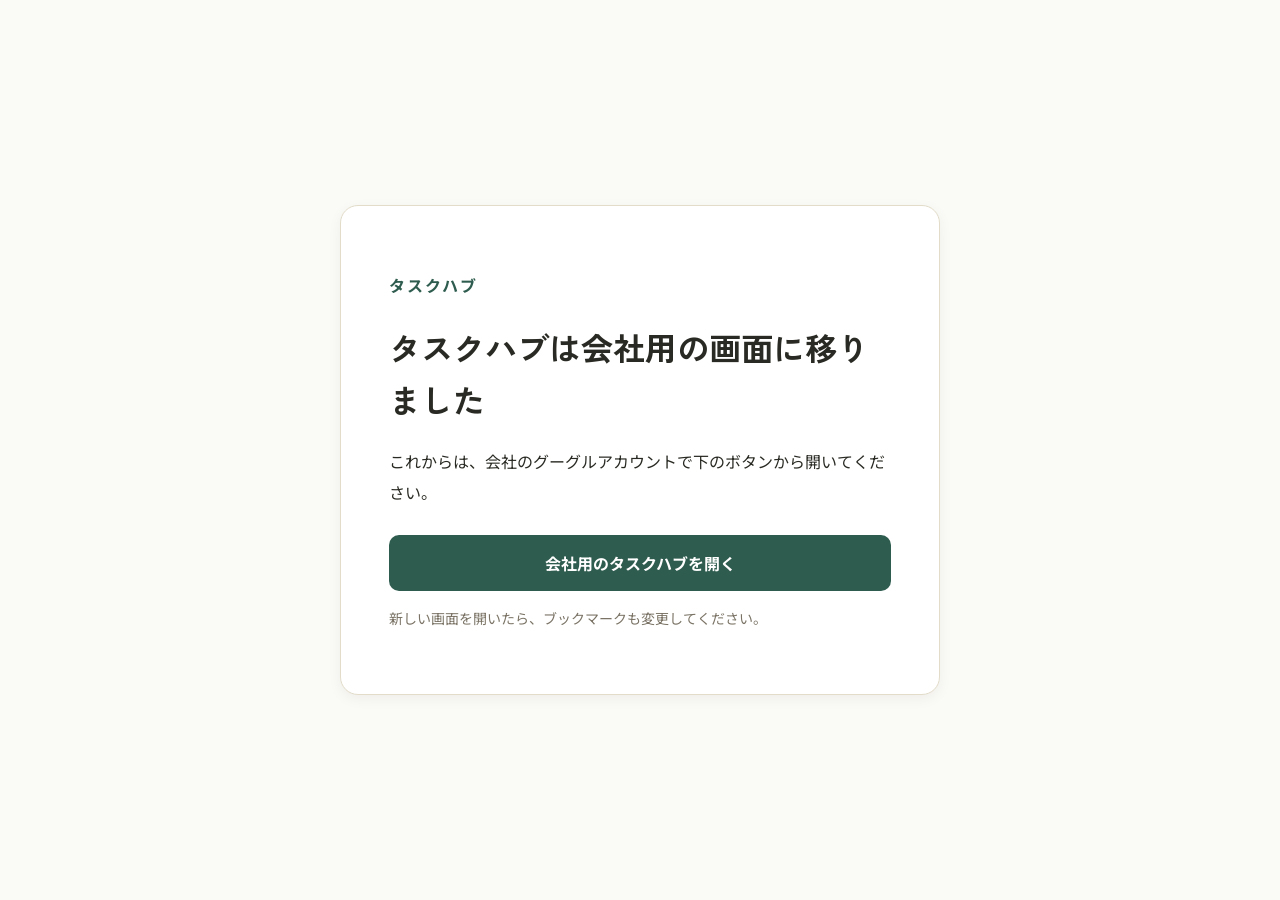
==== commit ef9fc745: "会社用の画面へ移行：古い画面を案内ページにし、元の画面は app.html へ。人ごとの読み書き・合言葉の停止・インポートの重複対策 Co-Authored-By: Claude Opus 5.5 <" ====
--- a/docs/index.html
+++ b/docs/index.html
@@ -2,1966 +2,13 @@
 <html lang="ja">
 <head>
 <meta charset="utf-8">
-<meta name="viewport" content="width=device-width,initial-scale=1,viewport-fit=cover">
-<meta name="robots" content="noindex,nofollow">
-<title>タスクハブ</title>
-<link rel="icon" href="favicon.svg" type="image/svg+xml">
-<script src="config.js"></script>
-<style>:root{color-scheme:light;padding-top:env(safe-area-inset-top,0px);padding-bottom:env(safe-area-inset-bottom,0px)}body{font:14px -apple-system,BlinkMacSystemFont,sans-serif}img{max-width:100%}[hidden]:not([hidden=until-found i]){display:none!important}</style>
-<link rel="preconnect" href="https://fonts.gstatic.com" crossorigin>
-<link rel="stylesheet" href="https://fonts.googleapis.com/css2?family=Zen+Kaku+Gothic+New:wght@500;700;900&family=Noto+Sans+JP:wght@400;500;700&family=JetBrains+Mono:wght@500;600&display=swap">
+<meta name="viewport" content="width=device-width, initial-scale=1">
+<title>タスクハブ｜会社用の画面へ</title>
+<link rel="stylesheet" href="https://fonts.googleapis.com/css2?family=Zen+Kaku+Gothic+New:wght@500;700&family=Noto+Sans+JP:wght@400;500;700&display=swap">
 <style>
-  :root{
-    --bg:#FAFAF6;
-    --surface:#FFFFFF;
-    --surface-alt:#F3F1E9;
-    --border:#E2DCC9;
-    --text:#2A2A24;
-    --text-muted:#7A7365;
-    --accent:#2E5C4E;
-    --accent-soft:#DCE8E1;
-    --accent-contrast:#FFFFFF;
-    --danger:#B23A2E;
-    --danger-soft:#F6DCD8;
-    --warning:#B4741E;
-    --warning-soft:#F3E3C8;
-    --done:#7C8B6F;
-    --wait:#3E6B8C;
-    --wait-soft:#E1EAF0;
-    --shadow: 0 1px 2px rgba(30,26,16,0.05), 0 4px 14px rgba(30,26,16,0.05);
-    font-family:'Noto Sans JP', 'Zen Kaku Gothic New', system-ui, sans-serif;
-  }
-  *{box-sizing:border-box;}
-  body{background:var(--bg); color:var(--text); margin:0; padding-inline:clamp(16px, 4vw, 56px); padding-block:20px 48px;}
-  .wrap{max-width:1440px; width:100%; margin:0 auto; display:flex; flex-direction:column; gap:20px;}
-
-  header{display:flex; flex-direction:column; gap:14px;}
-  .titlebar{display:flex; align-items:center; justify-content:space-between; gap:12px; flex-wrap:wrap;}
-  h1{font-family:'Zen Kaku Gothic New', sans-serif; font-weight:900; font-size:1.5rem; margin:0; letter-spacing:.01em;}
-  .tagline{color:var(--text-muted); font-size:.8rem; margin-top:2px;}
-  .addbtn{background:var(--accent); color:var(--accent-contrast); border:none; border-radius:10px; padding:10px 16px; font-weight:700; font-size:.9rem; cursor:pointer; display:flex; align-items:center; gap:6px; font-family:inherit; box-shadow:var(--shadow);}
-  .addbtn:hover{filter:brightness(1.06);}
-  .addbtn:active{transform:translateY(1px);}
-
-  .searchrow{display:flex; gap:8px;}
-  .searchrow input{flex:1; background:var(--surface); border:1px solid var(--border); border-radius:10px; padding:9px 12px; font-size:.85rem; color:var(--text); font-family:inherit;}
-  .searchrow input:focus{outline:2px solid var(--accent); outline-offset:1px;}
-
-  .stats{display:flex; gap:8px; flex-wrap:wrap;}
-  .stat{background:var(--surface); border:1px solid var(--border); border-radius:10px; padding:8px 12px; display:flex; align-items:baseline; gap:6px; box-shadow:var(--shadow);}
-  .stat b{font-family:'JetBrains Mono',monospace; font-size:1.05rem; font-variant-numeric:tabular-nums;}
-  .stat span{font-size:.72rem; color:var(--text-muted);}
-  .stat.overdue b{color:var(--danger);}
-  .stat.today b{color:var(--warning);}
-
-  .panel{background:var(--surface); border:1px solid var(--border); border-radius:14px; padding:16px; box-shadow:var(--shadow); display:flex; flex-direction:column; gap:12px;}
-  .panel[hidden]{display:none!important;}
-  .panel h2{margin:0; font-family:'Zen Kaku Gothic New',sans-serif; font-size:1rem; font-weight:700;}
-  .field{display:flex; flex-direction:column; gap:5px;}
-  .field label{font-size:.72rem; color:var(--text-muted); font-weight:500;}
-  .field input[type=text], .field input[type=url], .field input[type=date], .field input[type=number], .field textarea, .field select{
-    background:var(--surface-alt); border:1px solid var(--border); border-radius:8px; padding:9px 10px; font-size:.88rem; color:var(--text); font-family:inherit; width:100%;
-  }
-  .field textarea{resize:vertical; min-height:52px;}
-  .row2{display:flex; gap:10px; flex-wrap:wrap;}
-  .row2 > .field{flex:1; min-width:140px;}
-  .quickdates{display:flex; gap:6px; margin-top:2px; flex-wrap:wrap;}
-  .qd-btn{font-size:.7rem; padding:4px 10px; border-radius:99px; border:1px solid var(--border); background:var(--surface-alt); color:var(--text-muted); cursor:pointer; font-family:inherit;}
-  .qd-btn:hover{border-color:var(--accent); color:var(--accent);}
-  .checkbox-field{display:flex; align-items:center; gap:8px; font-size:.85rem; color:var(--text); cursor:pointer;}
-  .checkbox-field input{width:16px; height:16px; accent-color:var(--wait); flex:none;}
-  .weekday-picker{display:flex; gap:6px; flex-wrap:wrap;}
-  .weekday-picker button{border:1px solid var(--border); background:var(--surface-alt); color:var(--text-muted); border-radius:8px; width:34px; height:34px; font-size:.78rem; cursor:pointer; font-family:inherit;}
-  .weekday-picker button.on{background:var(--accent); color:var(--accent-contrast); border-color:var(--accent); font-weight:700;}
-  .panel-actions{display:flex; justify-content:flex-end; gap:8px; margin-top:2px;}
-  .btn{border:none; border-radius:8px; padding:9px 16px; font-size:.85rem; font-weight:700; cursor:pointer; font-family:inherit;}
-  .btn.primary{background:var(--accent); color:var(--accent-contrast);}
-  .btn.ghost{background:transparent; color:var(--text-muted); border:1px solid var(--border);}
-
-  .group{display:flex; flex-direction:column; gap:8px;}
-  .group-head{display:flex; align-items:center; gap:8px; font-size:.78rem; font-weight:700; color:var(--text-muted); letter-spacing:.02em; padding-left:2px;}
-  .group-head .dot{width:7px; height:7px; border-radius:50%; background:var(--text-muted);}
-  .group-head.overdue{color:var(--danger);}
-  .group-head.overdue .dot{background:var(--danger);}
-  .group-head.today{color:var(--warning);}
-  .group-head.today .dot{background:var(--warning);}
-  .group-head .cnt{font-family:'JetBrains Mono',monospace;}
-
-  .layout{display:flex; flex-direction:column; gap:22px;}
-  @media (min-width:760px){
-    .layout{flex-direction:row; align-items:flex-start;}
-    .col-main{flex:1.65 1 0%;}
-    .side-col{flex:1 1 0%;}
-  }
-  .col-main{display:flex; flex-direction:column; gap:22px; min-width:0; width:100%;}
-  .side-col{display:flex; flex-direction:column; gap:22px; min-width:0; width:100%;}
-  .side-card{background:var(--surface); border:1px solid var(--border); border-radius:16px; padding:16px; box-shadow:var(--shadow); display:flex; flex-direction:column; gap:11px; min-width:0; width:100%; transition:box-shadow .15s ease, transform .15s ease, border-color .15s ease;}
-  .side-card:hover{box-shadow:0 2px 4px rgba(20,18,10,0.08), 0 10px 24px rgba(20,18,10,0.09); border-color:color-mix(in srgb, var(--accent) 30%, var(--border));}
-  .side-card h3{margin:0; font-family:'Zen Kaku Gothic New',sans-serif; font-size:.82rem; font-weight:700; display:flex; align-items:center; gap:6px; color:var(--text-muted); letter-spacing:.01em;}
-  .overdue-card h3{color:var(--danger);}
-  .today-card h3{color:var(--warning);}
-  .side-list{display:flex; flex-direction:column; gap:9px;}
-  .side-empty{font-size:.78rem; color:var(--text-muted); padding:6px 2px;}
-  .date-subhead{font-size:.72rem; font-weight:700; color:var(--text-muted); font-family:'JetBrains Mono',monospace; padding:10px 2px 0; letter-spacing:.02em;}
-  .date-subhead:first-child{padding-top:0;}
-  .date-groups{display:flex; flex-direction:column; gap:14px;}
-  .date-group{display:flex; flex-direction:column; gap:8px;}
-  @media (prefers-reduced-motion: reduce){
-    .side-card, .task, .addbtn{transition:none!important;}
-  }
-
-  .task{display:flex; align-items:flex-start; gap:8px; background:var(--surface-alt); border:1px solid var(--border); border-left:4px solid var(--border); border-radius:11px; padding:11px 12px; transition:box-shadow .15s ease, transform .15s ease, border-color .15s ease;}
-  .task:hover{box-shadow:0 2px 4px rgba(20,18,10,0.07), 0 8px 18px rgba(20,18,10,0.08); transform:translateY(-1px); border-color:color-mix(in srgb, var(--accent) 35%, var(--border));}
-  .task.priority-high{background:color-mix(in srgb, var(--warning) 10%, var(--surface-alt)); border-left-color:var(--warning);}
-  .task.priority-critical{background:color-mix(in srgb, var(--danger) 9%, var(--surface-alt)); border-left-color:var(--danger);}
-  .task.overdue{border-left-color:var(--danger);}
-  .task.today{border-left-color:var(--warning);}
-  .task.done{opacity:.6;}
-  .task.dragging{opacity:.35;}
-  .drag-handle{flex:none; display:flex; align-items:center; padding-top:3px; color:var(--text-muted); cursor:grab; touch-action:none;}
-  .drag-handle:hover{color:var(--text);}
-  .drag-handle:active{cursor:grabbing;}
-  .check{appearance:none; width:20px; height:20px; border-radius:6px; border:2px solid var(--border); background:var(--surface-alt); flex:none; margin-top:1px; cursor:pointer; display:grid; place-items:center;}
-  .check:checked{background:var(--accent); border-color:var(--accent);}
-  .check:checked::after{content:"✓"; color:var(--accent-contrast); font-size:13px; font-weight:900;}
-  .task-body{flex:1; min-width:0; display:flex; flex-direction:column; gap:4px;}
-  .task-title-row{display:flex; align-items:center; gap:7px; flex-wrap:wrap;}
-  .task-title{font-weight:700; font-size:.92rem; word-break:break-word;}
-  .task.done .task-title{text-decoration:line-through; color:var(--text-muted);}
-  .pill{font-size:.65rem; font-weight:700; border-radius:99px; padding:2px 8px; white-space:nowrap;}
-  .pill.critical{background:var(--danger-soft); color:var(--danger);}
-  .pill.high{background:var(--warning-soft); color:var(--warning);}
-  .pill.owner{background:var(--accent-soft); color:var(--accent); font-weight:500;}
-  .pill.new{background:var(--accent); color:var(--accent-contrast); font-weight:900; letter-spacing:.03em;}
-  .pill.waiting{background:var(--wait-soft); color:var(--wait); display:inline-flex; align-items:center; gap:3px;}
-  .icon-badge{display:inline-flex; align-items:center; gap:3px; font-size:.7rem; color:var(--text-muted);}
-  .task-meta{display:flex; align-items:center; gap:10px; flex-wrap:wrap; font-size:.74rem; color:var(--text-muted);}
-  .task-meta a{color:var(--accent); text-decoration:none; font-weight:500; display:inline-flex; align-items:center; gap:3px;}
-  .task-meta a:hover{text-decoration:underline;}
-  .task-notes{font-size:.78rem; color:var(--text-muted); white-space:pre-wrap; word-break:break-word;}
-  .task-due{font-family:'JetBrains Mono',monospace; font-variant-numeric:tabular-nums; font-size:.92rem; font-weight:700; color:var(--text); display:inline-flex; align-items:center; gap:4px;}
-  button.task-due{background:none; border:none; padding:0; cursor:pointer; font-family:inherit;}
-  button.task-due:hover{color:var(--accent); text-decoration:underline;}
-  .due-edit-input{font-family:'JetBrains Mono',monospace; font-size:.82rem; border:1px solid var(--accent); border-radius:6px; padding:2px 6px; background:var(--surface); color:var(--text);}
-  .task-actions{display:flex; gap:4px; flex:none; align-items:center;}
-  .icon-btn{background:none; border:none; cursor:pointer; padding:5px; border-radius:7px; color:var(--text-muted); display:grid; place-items:center;}
-  .icon-btn:hover{background:var(--surface); color:var(--text);}
-  .icon-btn.danger-hover:hover{background:var(--danger-soft); color:var(--danger);}
-  .icon-btn.wait-btn.active{color:var(--wait); background:var(--wait-soft);}
-  .icon-btn.checklist-btn{width:auto; padding:5px 7px; display:inline-flex; align-items:center; gap:4px; font-size:.66rem; font-family:'JetBrains Mono',monospace;}
-  .icon-btn.checklist-btn.has-items{color:var(--accent); background:var(--accent-soft);}
-  .subtask-panel{margin-top:2px; padding-top:8px; border-top:1px dashed var(--border); display:flex; flex-direction:column; gap:6px;}
-  .subtask-item{display:flex; align-items:center; gap:7px; font-size:.8rem;}
-  .subtask-item input[type=checkbox]{flex:none; width:15px; height:15px; accent-color:var(--accent);}
-  .subtask-item span{flex:1; word-break:break-word;}
-  .subtask-item span.done{text-decoration:line-through; color:var(--text-muted);}
-  .subtask-del{background:none; border:none; color:var(--text-muted); cursor:pointer; font-size:.9rem; line-height:1; padding:2px 4px; flex:none;}
-  .subtask-del:hover{color:var(--danger);}
-  .subtask-add input{width:100%; background:var(--surface); border:1px solid var(--border); border-radius:7px; padding:6px 9px; font-size:.78rem; color:var(--text); font-family:inherit;}
-
-  .task-progress{font-size:.78rem; color:var(--text-muted); white-space:pre-wrap; word-break:break-word; display:flex; align-items:flex-start; gap:6px;}
-  .task-progress .progress-icon{flex:none; margin-top:2px; color:var(--text-muted);}
-  .task-progress span{flex:1;}
-  .task-progress .icon-btn{padding:3px; flex:none;}
-  .progress-edit input[type=text]{width:100%; background:var(--surface); border:1px solid var(--border); border-radius:7px; padding:6px 9px; font-size:.78rem; color:var(--text); font-family:inherit;}
-
-  .empty{background:var(--surface); border:1px dashed var(--border); border-radius:14px; padding:36px 20px; text-align:center; display:flex; flex-direction:column; align-items:center; gap:10px; color:var(--text-muted);}
-  .empty b{color:var(--text); font-family:'Zen Kaku Gothic New',sans-serif;}
-
-  .done-toggle{background:none; border:none; color:var(--text-muted); font-size:.78rem; font-weight:700; cursor:pointer; padding:6px 2px; display:flex; align-items:center; gap:6px; font-family:inherit;}
-  .done-toggle svg{transition:transform .15s;}
-  .done-toggle.open svg{transform:rotate(90deg);}
-  .clearall{margin-left:auto; font-size:.72rem; color:var(--text-muted); background:none; border:1px solid var(--border); border-radius:7px; padding:4px 9px; cursor:pointer; font-family:inherit;}
-  .clearall:hover{color:var(--danger); border-color:var(--danger);}
-
-  .banner{background:var(--warning-soft); color:var(--warning); border-radius:10px; padding:9px 12px; font-size:.78rem; font-weight:500;}
-  .loading{text-align:center; color:var(--text-muted); padding:30px 0; font-size:.85rem;}
-
-  .view-tabs{display:flex; gap:4px; background:var(--surface-alt); border:1px solid var(--border); border-radius:11px; padding:4px; align-self:flex-start;}
-  .view-tab{display:inline-flex; align-items:center; gap:6px; border:none; background:none; color:var(--text-muted); font-family:inherit; font-size:.85rem; font-weight:700; padding:7px 16px; border-radius:8px; cursor:pointer;}
-  .view-tab:hover{color:var(--text);}
-  .view-tab.active{background:var(--surface); color:var(--accent); box-shadow:var(--shadow);}
-
-  .cal-head{display:flex; align-items:center; gap:8px; flex-wrap:wrap;}
-  .cal-title{font-family:'Zen Kaku Gothic New',sans-serif; font-size:1.05rem; font-weight:900; margin-right:auto;}
-  .cal-nav{border:1px solid var(--border); background:var(--surface-alt); color:var(--text); border-radius:8px; padding:5px 11px; cursor:pointer; font-family:inherit; font-size:.8rem; font-weight:700;}
-  .cal-nav:hover{border-color:var(--accent); color:var(--accent);}
-  .cal-grid{display:grid; grid-template-columns:repeat(7, minmax(0,1fr)); gap:4px;}
-  .cal-dow{font-size:.7rem; font-weight:700; color:var(--text-muted); text-align:center; padding:2px 0 4px;}
-  .cal-dow.sun{color:var(--danger);}
-  .cal-dow.sat{color:var(--wait);}
-  .cal-cell{min-height:96px; background:var(--surface-alt); border:1px solid var(--border); border-radius:9px; padding:5px; display:flex; flex-direction:column; gap:3px; cursor:pointer; min-width:0; text-align:left;}
-  .cal-cell:hover{border-color:color-mix(in srgb, var(--accent) 45%, var(--border));}
-  .cal-cell.out{opacity:.45;}
-  .cal-cell.is-today{background:color-mix(in srgb, var(--warning) 12%, var(--surface));}
-  .cal-cell.selected{outline:2px solid var(--accent); outline-offset:-1px;}
-  .cal-num{font-family:'JetBrains Mono',monospace; font-size:.76rem; font-weight:600; color:var(--text);}
-  .cal-cell.sun .cal-num{color:var(--danger);}
-  .cal-cell.sat .cal-num{color:var(--wait);}
-  .cal-cell.is-today .cal-num{color:var(--warning); font-weight:700;}
-  .cal-chip{display:block; font-size:.68rem; line-height:1.35; padding:2px 5px; border-radius:5px; background:var(--surface); border-left:3px solid var(--border); white-space:nowrap; overflow:hidden; text-overflow:ellipsis; color:var(--text);}
-  .cal-chip.priority-high{background:var(--warning-soft); border-left-color:var(--warning);}
-  .cal-chip.priority-critical{background:var(--danger-soft); border-left-color:var(--danger);}
-  .cal-chip.overdue{border-left-color:var(--danger); color:var(--danger); font-weight:700;}
-  .cal-chip.waiting{border-left-color:var(--wait);}
-  .cal-chip.done{opacity:.55; text-decoration:line-through;}
-  .cal-more{font-size:.66rem; color:var(--text-muted); font-weight:700; padding-left:2px;}
-  .cal-note{font-size:.72rem; color:var(--text-muted);}
-  .day-head{display:flex; align-items:center; gap:8px;}
-  .day-head h3{margin-right:auto;}
-  .day-add{font-size:.74rem; padding:5px 10px; border-radius:8px; border:1px solid var(--border); background:var(--surface-alt); color:var(--accent); font-weight:700; cursor:pointer; font-family:inherit;}
-  .day-add:hover{border-color:var(--accent);}
-  @media (max-width:600px){
-    .cal-cell{min-height:58px; padding:4px; gap:2px;}
-    .cal-chip{font-size:0; height:5px; padding:0; border-left-width:0; background:var(--accent);}
-    .cal-chip.priority-high{background:var(--warning);}
-    .cal-chip.priority-critical, .cal-chip.overdue{background:var(--danger);}
-    .cal-chip.waiting{background:var(--wait);}
-    .cal-more{font-size:.6rem;}
-  }
-
-  /* ---- DAY(1日の時間割) ---- */
-  .day-bar{display:flex; align-items:center; gap:8px; flex-wrap:wrap;}
-  .day-title{font-family:'Zen Kaku Gothic New',sans-serif; font-size:1.05rem; font-weight:900; display:flex; align-items:center; gap:8px;}
-  .day-title .pill{font-family:'Noto Sans JP',sans-serif;}
-  .day-bar .cal-nav:first-of-type{margin-left:auto;}
-  .garoon-status{flex:1 1 100%; display:flex; align-items:center; gap:6px; font-size:.74rem; color:var(--text-muted);}
-  .garoon-status.err{color:var(--danger);}
-  .garoon-status button{background:none; border:1px solid var(--border); border-radius:7px; padding:2px 8px; font-size:.72rem; color:var(--text-muted); cursor:pointer; font-family:inherit;}
-  .garoon-status button:hover{color:var(--accent); border-color:var(--accent);}
-  .allday{display:flex; gap:6px; flex-wrap:wrap; align-items:center; font-size:.74rem; color:var(--text-muted);}
-  .allday a, .allday span.ad{background:var(--wait-soft); color:var(--wait); border-radius:7px; padding:3px 9px; font-weight:700; text-decoration:none; max-width:100%; overflow:hidden; text-overflow:ellipsis; white-space:nowrap;}
-  .day-grid{display:grid; grid-template-columns:repeat(2, minmax(0,1fr)); gap:12px;}
-  .slot{background:var(--surface-alt); border:1px solid var(--border); border-radius:12px; padding:10px; display:flex; flex-direction:column; gap:8px; min-height:200px; min-width:0;}
-  .slot.now{border-color:var(--warning); background:color-mix(in srgb, var(--warning) 7%, var(--surface));}
-  .slot-head{display:flex; align-items:baseline; gap:8px; padding-left:2px;}
-  .slot-q{font-family:'JetBrains Mono',monospace; font-weight:600; font-size:.72rem; color:var(--accent); background:var(--accent-soft); border-radius:5px; padding:1px 6px;}
-  .slot-time{font-family:'JetBrains Mono',monospace; font-weight:600; font-size:.88rem;}
-  .slot.now .slot-time{color:var(--warning);}
-  .slot-cnt{margin-left:auto; font-size:.7rem; color:var(--text-muted);}
-  .slot-list{display:flex; flex-direction:column; gap:6px; flex:1; min-height:60px; border-radius:9px; padding:2px;}
-  .slot-empty{font-size:.74rem; color:var(--text-muted); border:1px dashed var(--border); border-radius:9px; padding:14px 8px; text-align:center; flex:1; display:flex; align-items:center; justify-content:center;}
-  .slot-list .slot-empty:not(:only-child){display:none;}
-  .drop-on{outline:2px dashed var(--accent); outline-offset:2px; background:color-mix(in srgb, var(--accent-soft) 55%, transparent);}
-  .tray-sec{display:flex; flex-direction:column; gap:6px;}
-  .tray-head{display:flex; align-items:center; gap:6px; font-size:.74rem; font-weight:700; color:var(--text-muted); background:none; border:none; padding:4px 2px; cursor:pointer; font-family:inherit; text-align:left;}
-  .tray-head svg{transition:transform .15s;}
-  .tray-head.open svg{transform:rotate(90deg);}
-  .tray-head.overdue{color:var(--danger);}
-  .tray-head.today{color:var(--warning);}
-  .tray-hint{font-size:.72rem; color:var(--text-muted);}
-
-  .dcard{display:flex; align-items:flex-start; gap:6px; background:var(--surface); border:1px solid var(--border); border-left:4px solid var(--border); border-radius:9px; padding:7px 6px 7px 7px; min-width:0; user-select:none; -webkit-user-select:none; cursor:grab;}
-  .dcard:hover{border-color:color-mix(in srgb, var(--accent) 35%, var(--border));}
-  .dcard.priority-high{background:color-mix(in srgb, var(--warning) 9%, var(--surface)); border-left-color:var(--warning);}
-  .dcard.priority-critical{background:color-mix(in srgb, var(--danger) 8%, var(--surface)); border-left-color:var(--danger);}
-  .dcard.overdue{border-left-color:var(--danger);}
-  .dcard.done{opacity:.55; cursor:default;}
-  .dcard.done .dcard-title{text-decoration:line-through; color:var(--text-muted);}
-  .dcard.drag-src{opacity:.3;}
-  .dcard.garoon{cursor:default; background:color-mix(in srgb, var(--wait) 7%, var(--surface)); border-left-color:var(--wait);}
-  .dcard .check{width:18px; height:18px; margin-top:1px;}
-  .dcard .check:checked::after{font-size:11px;}
-  .dgrip{flex:none; color:var(--text-muted); padding-top:2px; cursor:grab; touch-action:none; display:flex;}
-  .dcard-body{flex:1; min-width:0; display:flex; flex-direction:column; gap:2px;}
-  .dcard-title{font-weight:700; font-size:.84rem; line-height:1.4; word-break:break-word;}
-  .dcard-meta{display:flex; align-items:center; gap:4px 8px; flex-wrap:wrap; font-size:.7rem; color:var(--text-muted);}
-  .dcard-meta .late{color:var(--danger); font-weight:700;}
-  .dcard-meta a{color:var(--accent); text-decoration:none; display:inline-flex; align-items:center; gap:3px;}
-  .dcard-meta a:hover{text-decoration:underline;}
-  .g-time{font-family:'JetBrains Mono',monospace; font-weight:600; font-size:.74rem; color:var(--wait);}
-  .g-menu{font-size:.64rem; font-weight:700; background:var(--wait-soft); color:var(--wait); border-radius:99px; padding:1px 7px;}
-  .dcard-actions{display:flex; gap:0; flex:none; align-items:center;}
-  .dcard-actions .icon-btn{padding:4px;}
-  .slot-menu{flex:1 1 100%; display:flex; gap:4px; flex-wrap:wrap; padding:4px 0 0 24px;}
-  .slot-menu button{font-size:.72rem; font-family:'JetBrains Mono',monospace; font-weight:600; border:1px solid var(--border); background:var(--surface-alt); color:var(--text); border-radius:7px; padding:4px 8px; cursor:pointer;}
-  .slot-menu button:hover{border-color:var(--accent); color:var(--accent);}
-  .slot-menu button.cur{background:var(--accent); border-color:var(--accent); color:var(--accent-contrast);}
-  .slot-menu button.off{font-family:inherit; color:var(--text-muted);}
-  .dghost{position:fixed; z-index:60; pointer-events:none; box-shadow:0 10px 28px rgba(20,18,10,.22); opacity:.95; transform:rotate(1.5deg); margin:0;}
-  body.dragging-day, body.dragging-day *{cursor:grabbing!important;}
-
-  .tools{display:flex; align-items:center; gap:8px; flex-wrap:wrap; border-top:1px solid var(--border); padding-top:14px; margin-top:6px;}
-  .tools .mode{font-size:.74rem; color:var(--text-muted); margin-right:auto;}
-  .tools button{font-size:.74rem; color:var(--text-muted); background:var(--surface); border:1px solid var(--border); border-radius:8px; padding:6px 11px; cursor:pointer; font-family:inherit;}
-  .tools button:hover{color:var(--accent); border-color:var(--accent);}
-  .banner.ok{background:var(--accent-soft); color:var(--accent);}
-  .banner.err{background:var(--danger-soft); color:var(--danger);}
-  .update-bar{display:flex; align-items:center; justify-content:space-between; gap:10px; flex-wrap:wrap;}
-  .update-bar .btn{padding:7px 14px; font-size:.8rem;}
-
-  .gate{position:fixed; inset:0; background:var(--bg); display:flex; align-items:center; justify-content:center; padding:16px; z-index:50;}
-  .gate form{background:var(--surface); border:1px solid var(--border); border-radius:16px; box-shadow:var(--shadow); padding:28px 24px; width:100%; max-width:360px; display:flex; flex-direction:column; gap:14px;}
-  .gate h1{text-align:center;}
-  .gate p{margin:0; font-size:.8rem; color:var(--text-muted); text-align:center;}
-  .gate input{background:var(--surface-alt); border:1px solid var(--border); border-radius:10px; padding:11px 12px; font-size:1rem; color:var(--text); font-family:inherit; width:100%;}
-  .gate input:focus{outline:2px solid var(--accent); outline-offset:1px;}
-  .gate .btn{padding:11px 16px; font-size:.95rem;}
-  .gate-err{color:var(--danger); font-size:.8rem; text-align:center; min-height:1em;}
-
-  button.stat{font-family:inherit; color:inherit; cursor:pointer;}
-  button.stat:hover{border-color:color-mix(in srgb, var(--accent) 40%, var(--border));}
-
-  @media (max-width:480px){
-    .row2 > .field{min-width:100%;}
-    h1{font-size:1.3rem;}
-  }
-
-  /* ---- スマホ ---- */
-  @media (max-width:600px){
-    body{padding-block:12px 96px;}
-    .wrap{gap:14px;}
-    header{gap:10px;}
-    h1{font-size:1.25rem;}
-    .tagline{display:none;}
-    .addbtn{position:fixed; right:16px; bottom:calc(16px + env(safe-area-inset-bottom,0px)); z-index:40; width:58px; height:58px; border-radius:50%; padding:0; justify-content:center; font-size:0; box-shadow:0 6px 20px rgba(20,18,10,.25);}
-    .addbtn svg{width:26px; height:26px;}
-    .view-tabs{align-self:stretch;}
-    .view-tab{flex:1; justify-content:center; padding:9px 10px;}
-    .stats{gap:6px; flex-wrap:nowrap;}
-    .stat{flex:1; justify-content:center; padding:8px 6px; gap:4px;}
-    .stat b{font-size:1rem;}
-    .layout, .col-main, .side-col{gap:14px;}
-    .side-card{padding:12px 10px; border-radius:14px; gap:9px;}
-    .side-card:hover{box-shadow:var(--shadow); border-color:var(--border);}
-    .side-card h3{font-size:.9rem; padding-left:2px;}
-    .date-subhead{font-size:.8rem;}
-
-    .task{flex-wrap:wrap; padding:10px 10px 6px; gap:6px 10px;}
-    .task:hover{transform:none; box-shadow:none;}
-    .drag-handle{display:none;}
-    .check{width:24px; height:24px; margin-top:0;}
-    .task-body{flex:1 1 0; min-width:0;}
-    .task-title{font-size:.98rem; line-height:1.45;}
-    .task-due{font-size:.86rem;}
-    .task-meta{font-size:.78rem; gap:6px 12px;}
-    .task-notes, .task-progress{font-size:.82rem;}
-    .task-actions{order:3; flex:1 1 100%; justify-content:flex-end; gap:2px; border-top:1px dashed var(--border); padding-top:4px; margin-left:34px;}
-    .icon-btn{min-width:38px; min-height:36px; padding:8px;}
-    .icon-btn.checklist-btn{padding:8px 9px;}
-    .subtask-item{font-size:.86rem; padding:3px 0;}
-    .subtask-item input[type=checkbox]{width:18px; height:18px;}
-
-    /* iPhone で入力時に画面が拡大されないよう 16px 以上にする */
-    .field input[type=text], .field input[type=url], .field input[type=date], .field input[type=number], .field textarea, .field select,
-    .searchrow input, .subtask-add input, .progress-edit input[type=text], .due-edit-input{font-size:16px;}
-    .panel{padding:14px 12px;}
-    .panel-actions .btn{flex:1; padding:12px;}
-    .qd-btn{font-size:.8rem; padding:6px 12px;}
-    .tools{justify-content:center;}
-    .tools .mode{flex:1 1 100%; text-align:center; margin-right:0;}
-
-    .day-grid{grid-template-columns:minmax(0,1fr); gap:10px;}
-    .slot{min-height:0;}
-    .slot-list{min-height:48px;}
-    .dcard{padding:8px 4px 8px 6px;}
-    .dcard-title{font-size:.92rem;}
-    .dcard .icon-btn{min-width:34px; min-height:34px; padding:6px;}
-    .dgrip{padding:4px 2px 0 0;}
-    .slot-menu button{font-size:.8rem; padding:7px 10px;}
-  }
+*{box-sizing:border-box}body{margin:0;min-height:100vh;display:grid;place-items:center;padding:24px;background:#FAFAF6;color:#2A2A24;font-family:'Noto Sans JP','Zen Kaku Gothic New',system-ui,sans-serif}
+main{width:100%;max-width:600px;padding:clamp(24px,6vw,48px);background:#fff;border:1px solid #E2DCC9;border-radius:18px;box-shadow:0 4px 14px rgba(30,26,16,.05)}.label{color:#2E5C4E;font-weight:700;letter-spacing:.12em}h1{font-family:'Zen Kaku Gothic New',sans-serif;font-size:clamp(23px,5vw,32px);line-height:1.6}p{line-height:1.9}a{display:block;margin-top:28px;padding:16px;background:#2E5C4E;color:#fff;text-align:center;text-decoration:none;border-radius:10px;font-weight:700}a:hover{background:#23483d}a:focus-visible{outline:3px solid #B4741E;outline-offset:4px}.note{color:#7A7365;font-size:14px}
 </style>
 </head>
-<body>
-
-<div class="gate" id="passGate" hidden>
-  <form id="passForm">
-    <h1>タスクハブ</h1>
-    <p>合言葉を入力してください。<br>この端末では次回から入力不要になります。</p>
-    <input type="password" id="passInput" autocomplete="current-password" placeholder="合言葉" required>
-    <div class="gate-err" id="passErr"></div>
-    <button type="submit" class="btn primary" id="passBtn">開く</button>
-  </form>
-</div>
-
-<div class="wrap">
-  <header>
-    <div class="titlebar">
-      <div>
-        <h1>タスクハブ</h1>
-        <div class="tagline">締切と繰り返しをまとめて見える化</div>
-      </div>
-      <button class="addbtn" id="openAddBtn" type="button" aria-label="タスクを追加">
-        <svg width="15" height="15" viewBox="0 0 24 24" fill="none"><path d="M12 5v14M5 12h14" stroke="currentColor" stroke-width="2.6" stroke-linecap="round"/></svg>
-        タスクを追加
-      </button>
-    </div>
-    <div class="view-tabs" role="tablist">
-      <button type="button" class="view-tab" role="tab" data-view="list">
-        <svg width="14" height="14" viewBox="0 0 24 24" fill="none"><path d="M4 6h2M4 12h2M4 18h2" stroke="currentColor" stroke-width="2.2" stroke-linecap="round"/><path d="M10 6h10M10 12h10M10 18h10" stroke="currentColor" stroke-width="1.8" stroke-linecap="round"/></svg>
-        リスト
-      </button>
-      <button type="button" class="view-tab" role="tab" data-view="day">
-        <svg width="14" height="14" viewBox="0 0 24 24" fill="none"><rect x="3" y="3" width="8" height="8" rx="1.5" stroke="currentColor" stroke-width="1.8"/><rect x="13" y="3" width="8" height="8" rx="1.5" stroke="currentColor" stroke-width="1.8"/><rect x="3" y="13" width="8" height="8" rx="1.5" stroke="currentColor" stroke-width="1.8"/><rect x="13" y="13" width="8" height="8" rx="1.5" stroke="currentColor" stroke-width="1.8"/></svg>
-        DAY
-      </button>
-      <button type="button" class="view-tab" role="tab" data-view="calendar">
-        <svg width="14" height="14" viewBox="0 0 24 24" fill="none"><rect x="3" y="5" width="18" height="16" rx="2" stroke="currentColor" stroke-width="1.8"/><path d="M8 3v4M16 3v4M3 10h18" stroke="currentColor" stroke-width="1.8" stroke-linecap="round"/></svg>
-        カレンダー
-      </button>
-    </div>
-    <div class="searchrow">
-      <input type="text" id="searchInput" placeholder="タスク名・備考・URLで検索">
-    </div>
-    <div class="stats" id="statsRow"></div>
-    <div class="banner ok update-bar" id="updateBar" hidden>
-      <span>新しいバージョンが公開されています。</span>
-      <button type="button" class="btn primary" id="updateBarBtn" data-update>最新に更新</button>
-    </div>
-    <div id="dbBanner"></div>
-  </header>
-
-  <form class="panel" id="taskPanel" hidden>
-    <h2 id="panelTitle">新しいタスク</h2>
-    <div class="field">
-      <label for="f_title">タスク名</label>
-      <input type="text" id="f_title" placeholder="例）東店見学会の集客バナー作成" required>
-    </div>
-    <div class="row2">
-      <div class="field">
-        <label for="f_url">関連リンク（任意）</label>
-        <input type="url" id="f_url" placeholder="https://...">
-      </div>
-      <div class="field">
-        <label for="f_owner">担当（任意）</label>
-        <input type="text" id="f_owner" placeholder="例）中川">
-      </div>
-    </div>
-    <div class="row2">
-      <div class="field">
-        <label for="f_due">期限（任意）</label>
-        <input type="date" id="f_due">
-        <div class="quickdates">
-          <button type="button" class="qd-btn" data-qd="0">今日</button>
-          <button type="button" class="qd-btn" data-qd="1">明日</button>
-          <button type="button" class="qd-btn" data-qd="7">来週</button>
-          <button type="button" class="qd-btn" data-qd="clear">クリア</button>
-        </div>
-      </div>
-      <div class="field">
-        <label for="f_priority">優先度（任意）</label>
-        <select id="f_priority">
-          <option value="none">通常</option>
-          <option value="high">高</option>
-          <option value="critical">最重要</option>
-        </select>
-      </div>
-    </div>
-    <div class="field">
-      <label for="f_recurrence">繰り返し（任意）</label>
-      <select id="f_recurrence">
-        <option value="none">なし</option>
-        <option value="daily">毎日</option>
-        <option value="weekly">毎週（曜日を選択）</option>
-        <option value="monthly">毎月（日付を指定）</option>
-      </select>
-    </div>
-    <div class="field" id="weeklyField" hidden>
-      <label>繰り返す曜日</label>
-      <div class="weekday-picker" id="weekdayPicker"></div>
-    </div>
-    <div class="field" id="monthlyField" hidden>
-      <label for="f_monthday">毎月の日付</label>
-      <input type="number" id="f_monthday" min="1" max="31" value="1">
-    </div>
-    <div class="field">
-      <label class="checkbox-field"><input type="checkbox" id="f_waiting"> 先方の対応待ち（任意）</label>
-    </div>
-    <div class="field">
-      <label for="f_notes">備考（任意）</label>
-      <textarea id="f_notes" placeholder="メモ・進捗・関係者への連絡内容など"></textarea>
-    </div>
-    <div class="panel-actions">
-      <button type="button" class="btn ghost" id="cancelBtn">キャンセル</button>
-      <button type="submit" class="btn primary" id="submitBtn">保存</button>
-    </div>
-  </form>
-
-  <div id="listArea"><div class="loading">読み込み中…</div></div>
-
-  <footer class="tools">
-    <span class="mode"><span id="modeLabel"></span>　<span id="versionLabel"></span></span>
-    <button type="button" id="updateBtn" data-update>最新に更新</button>
-    <button type="button" id="exportBtn">エクスポート</button>
-    <button type="button" id="importBtn">インポート</button>
-    <button type="button" id="forgetPassBtn" hidden>この端末の合言葉を消す</button>
-    <input type="file" id="importFile" accept=".json,application/json" hidden>
-  </footer>
-</div>
-
-<script>
-(function(){
-  "use strict";
-  var WEEKDAY_LABELS = ['日','月','火','水','木','金','土'];
-  var tasks = [];
-  var loaded = false;
-  var editingId = null;
-  var showDone = false;
-  var searchTerm = '';
-  var selectedWeekdays = new Set();
-  var expandedSubtasks = new Set();
-  var editingProgress = new Set();
-  var editingDue = new Set();
-  var dragState = {id:null, container:null};
-  var viewMode = 'list';
-  try{ var savedView = localStorage.getItem('taskhub.view'); if(savedView === 'calendar' || savedView === 'day') viewMode = savedView; }catch(e){}
-  var calMonth = (function(){ var d = new Date(); return new Date(d.getFullYear(), d.getMonth(), 1); })();
-  var calSelected = null;
-
-  function iconLink(){ return '<svg width="11" height="11" viewBox="0 0 24 24" fill="none"><path d="M10 14a5 5 0 0 0 7 0l3-3a5 5 0 0 0-7-7l-1.5 1.5" stroke="currentColor" stroke-width="2.2" stroke-linecap="round"/><path d="M14 10a5 5 0 0 0-7 0l-3 3a5 5 0 0 0 7 7l1.5-1.5" stroke="currentColor" stroke-width="2.2" stroke-linecap="round"/></svg>'; }
-  function iconRepeat(){ return '<svg width="11" height="11" viewBox="0 0 24 24" fill="none"><path d="M4 12a8 8 0 0 1 13.5-5.7L20 8.5M4 12v-4.5M4 12a8 8 0 0 0 13.5 5.7L20 15.5M20 20v-4.5" stroke="currentColor" stroke-width="2.2" stroke-linecap="round" stroke-linejoin="round"/></svg>'; }
-  function iconTrash(){ return '<svg width="15" height="15" viewBox="0 0 24 24" fill="none"><path d="M4 7h16M9 7V5a2 2 0 0 1 2-2h2a2 2 0 0 1 2 2v2m-9 0 1 13a2 2 0 0 0 2 2h6a2 2 0 0 0 2-2l1-13" stroke="currentColor" stroke-width="1.8" stroke-linecap="round" stroke-linejoin="round"/></svg>'; }
-  function iconEdit(){ return '<svg width="14" height="14" viewBox="0 0 24 24" fill="none"><path d="M4 20h4L18.5 9.5a2.1 2.1 0 0 0-3-3L5 17v3Z" stroke="currentColor" stroke-width="1.8" stroke-linejoin="round"/></svg>'; }
-  function iconChevron(){ return '<svg width="11" height="11" viewBox="0 0 24 24" fill="none"><path d="M9 6l6 6-6 6" stroke="currentColor" stroke-width="2.4" stroke-linecap="round" stroke-linejoin="round"/></svg>'; }
-  function iconAlert(){ return '<svg width="13" height="13" viewBox="0 0 24 24" fill="none"><path d="M12 9v4m0 4h.01M10.29 3.86 1.82 18a2 2 0 0 0 1.71 3h16.94a2 2 0 0 0 1.71-3L13.71 3.86a2 2 0 0 0-3.42 0Z" stroke="currentColor" stroke-width="1.8" stroke-linejoin="round"/></svg>'; }
-  function iconTray(){ return '<svg width="13" height="13" viewBox="0 0 24 24" fill="none"><path d="M4 4h16v9l-2 5H6l-2-5V4Z" stroke="currentColor" stroke-width="1.8" stroke-linejoin="round"/><path d="M4 13h4l2 3h4l2-3h4" stroke="currentColor" stroke-width="1.8" stroke-linejoin="round"/></svg>'; }
-  function iconSun(){ return '<svg width="13" height="13" viewBox="0 0 24 24" fill="none"><circle cx="12" cy="12" r="4" stroke="currentColor" stroke-width="1.8"/><path d="M12 2v2M12 20v2M4.9 4.9l1.4 1.4M17.7 17.7l1.4 1.4M2 12h2M20 12h2M4.9 19.1l1.4-1.4M17.7 6.3l1.4-1.4" stroke="currentColor" stroke-width="1.8" stroke-linecap="round"/></svg>'; }
-  function iconCalendar(){ return '<svg width="13" height="13" viewBox="0 0 24 24" fill="none"><rect x="3" y="5" width="18" height="16" rx="2" stroke="currentColor" stroke-width="1.8"/><path d="M8 3v4M16 3v4M3 10h18" stroke="currentColor" stroke-width="1.8" stroke-linecap="round"/></svg>'; }
-  function iconGrip(){ return '<svg width="10" height="16" viewBox="0 0 10 16" fill="currentColor"><circle cx="2.5" cy="2.5" r="1.4"/><circle cx="7.5" cy="2.5" r="1.4"/><circle cx="2.5" cy="8" r="1.4"/><circle cx="7.5" cy="8" r="1.4"/><circle cx="2.5" cy="13.5" r="1.4"/><circle cx="7.5" cy="13.5" r="1.4"/></svg>'; }
-  function iconCopy(){ return '<svg width="14" height="14" viewBox="0 0 24 24" fill="none"><rect x="9" y="9" width="12" height="12" rx="2" stroke="currentColor" stroke-width="1.8"/><path d="M5 15H4a1 1 0 0 1-1-1V4a1 1 0 0 1 1-1h10a1 1 0 0 1 1 1v1" stroke="currentColor" stroke-width="1.8" stroke-linecap="round" stroke-linejoin="round"/></svg>'; }
-  function iconChecklist(){ return '<svg width="12" height="12" viewBox="0 0 24 24" fill="none"><path d="M4 6h2M4 12h2M4 18h2" stroke="currentColor" stroke-width="2.2" stroke-linecap="round"/><path d="M10 6h10M10 12h10M10 18h10" stroke="currentColor" stroke-width="1.8" stroke-linecap="round"/></svg>'; }
-  function iconHourglass(){ return '<svg width="13" height="13" viewBox="0 0 24 24" fill="none"><path d="M6 3h12M6 21h12M6 3c0 6 6 7 6 9s-6 3-6 9M18 3c0 6-6 7-6 9s6 3 6 9" stroke="currentColor" stroke-width="1.6" stroke-linejoin="round" stroke-linecap="round"/></svg>'; }
-  function iconNote(){ return '<svg width="12" height="12" viewBox="0 0 24 24" fill="none"><path d="M6 4h9l5 5v11a1 1 0 0 1-1 1H6a1 1 0 0 1-1-1V5a1 1 0 0 1 1-1Z" stroke="currentColor" stroke-width="1.6" stroke-linejoin="round"/><path d="M9 10h6M9 14h6M9 18h3" stroke="currentColor" stroke-width="1.4" stroke-linecap="round"/></svg>'; }
-  function genId(){ return 'i' + Date.now().toString(36) + Math.random().toString(36).slice(2,7); }
-
-  function pad(n){ return String(n).padStart(2,'0'); }
-  function todayStr(){ var d = new Date(); return d.getFullYear()+'-'+pad(d.getMonth()+1)+'-'+pad(d.getDate()); }
-  function parseLocalDate(s){ if(!s) return null; var p = s.split('-'); return new Date(parseInt(p[0],10), parseInt(p[1],10)-1, parseInt(p[2],10)); }
-  function toDateStr(d){ return d.getFullYear()+'-'+pad(d.getMonth()+1)+'-'+pad(d.getDate()); }
-  function fmtDue(s){
-    var d = parseLocalDate(s);
-    return (d.getMonth()+1)+'/'+d.getDate()+'('+WEEKDAY_LABELS[d.getDay()]+')';
-  }
-  function escapeHtml(s){ return String(s==null?'':s).replace(/[&<>"']/g, function(c){ return {'&':'&amp;','<':'&lt;','>':'&gt;','"':'&quot;',"'":'&#39;'}[c]; }); }
-  function hostLabel(u){
-    try{ var url = new URL(u); var h = url.hostname.replace(/^www\./,''); return h + (url.pathname && url.pathname !== '/' ? ' …' : ''); }
-    catch(e){ return 'リンク'; }
-  }
-  function isBareUrl(s){ return /^https?:\/\/\S+$/i.test((s||'').trim()); }
-
-  function nextDueDate(task){
-    var base = parseLocalDate(task.dueDate) || new Date();
-    var today = parseLocalDate(todayStr());
-    if(base < today) base = today;
-    if(task.recurrence === 'daily'){
-      base.setDate(base.getDate()+1);
-      return toDateStr(base);
-    }
-    if(task.recurrence === 'weekly'){
-      var days = (task.weekdays && task.weekdays.length) ? task.weekdays : [base.getDay()];
-      var d = new Date(base);
-      for(var i=0;i<8;i++){
-        d.setDate(d.getDate()+1);
-        if(days.indexOf(d.getDay()) !== -1) return toDateStr(d);
-      }
-      return toDateStr(d);
-    }
-    if(task.recurrence === 'monthly'){
-      var dom = task.monthDay || base.getDate();
-      var next = new Date(base.getFullYear(), base.getMonth()+1, 1);
-      var lastDay = new Date(next.getFullYear(), next.getMonth()+1, 0).getDate();
-      next.setDate(Math.min(dom, lastDay));
-      return toDateStr(next);
-    }
-    return task.dueDate;
-  }
-
-  function ready(fn){ if(document.readyState === 'loading'){ document.addEventListener('DOMContentLoaded', fn); } else { fn(); } }
-
-  ready(function(){
-    buildWeekdayPicker();
-    wireForm();
-    wireTools();
-    render();
-    initDb();
-  });
-
-  function buildWeekdayPicker(){
-    var wrap = document.getElementById('weekdayPicker');
-    WEEKDAY_LABELS.forEach(function(label, idx){
-      var b = document.createElement('button');
-      b.type = 'button';
-      b.textContent = label;
-      b.dataset.day = idx;
-      b.addEventListener('click', function(){
-        if(selectedWeekdays.has(idx)) selectedWeekdays.delete(idx); else selectedWeekdays.add(idx);
-        b.classList.toggle('on');
-      });
-      wrap.appendChild(b);
-    });
-  }
-
-  function wireForm(){
-    document.getElementById('openAddBtn').addEventListener('click', function(){ openPanel(null); });
-    document.getElementById('statsRow').addEventListener('click', function(e){
-      var b = e.target.closest('[data-jump]');
-      if(b) jumpTo(b.dataset.jump);
-    });
-    document.querySelectorAll('.view-tab').forEach(function(b){
-      b.addEventListener('click', function(){
-        viewMode = b.dataset.view;
-        try{ localStorage.setItem('taskhub.view', viewMode); }catch(e){}
-        render();
-      });
-    });
-    document.getElementById('cancelBtn').addEventListener('click', closePanel);
-    document.getElementById('f_recurrence').addEventListener('change', function(){
-      var v = this.value;
-      document.getElementById('weeklyField').hidden = (v !== 'weekly');
-      document.getElementById('monthlyField').hidden = (v !== 'monthly');
-    });
-    document.getElementById('taskPanel').addEventListener('submit', function(e){
-      e.preventDefault();
-      submitForm();
-    });
-    document.getElementById('searchInput').addEventListener('input', function(){
-      searchTerm = this.value.trim().toLowerCase();
-      render();
-    });
-    document.querySelectorAll('.qd-btn').forEach(function(b){
-      b.addEventListener('click', function(){
-        var v = b.dataset.qd;
-        if(v === 'clear'){ document.getElementById('f_due').value = ''; return; }
-        var d = new Date();
-        d.setDate(d.getDate() + parseInt(v,10));
-        document.getElementById('f_due').value = toDateStr(d);
-      });
-    });
-  }
-
-  function openPanel(task){
-    editingId = task ? task.id : null;
-    document.getElementById('panelTitle').textContent = task ? 'タスクを編集' : '新しいタスク';
-    document.getElementById('f_title').value = task ? task.title : '';
-    document.getElementById('f_url').value = task ? (task.url||'') : '';
-    document.getElementById('f_owner').value = task ? (task.owner||'') : '';
-    document.getElementById('f_due').value = task ? (task.dueDate||'') : '';
-    document.getElementById('f_priority').value = task ? (task.priority||'none') : 'none';
-    document.getElementById('f_waiting').checked = task ? !!task.waiting : false;
-    document.getElementById('f_notes').value = task ? (task.notes||'') : '';
-    var rec = task ? (task.recurrence||'none') : 'none';
-    document.getElementById('f_recurrence').value = rec;
-    document.getElementById('weeklyField').hidden = (rec !== 'weekly');
-    document.getElementById('monthlyField').hidden = (rec !== 'monthly');
-    document.getElementById('f_monthday').value = task ? (task.monthDay||1) : 1;
-    selectedWeekdays = new Set(task && task.weekdays ? task.weekdays : []);
-    var buttons = document.querySelectorAll('#weekdayPicker button');
-    buttons.forEach(function(b){ b.classList.toggle('on', selectedWeekdays.has(parseInt(b.dataset.day,10))); });
-    document.getElementById('taskPanel').hidden = false;
-    document.getElementById('f_title').focus();
-    document.getElementById('taskPanel').scrollIntoView({behavior:'smooth', block:'start'});
-  }
-
-  function closePanel(){
-    document.getElementById('taskPanel').hidden = true;
-    document.getElementById('taskPanel').reset();
-    editingId = null;
-  }
-
-  function submitForm(){
-    var title = document.getElementById('f_title').value.trim();
-    var url = document.getElementById('f_url').value.trim();
-    if(!url && isBareUrl(title)){
-      url = title;
-      title = hostLabel(url);
-    }
-    if(!title) return;
-    var data = {
-      title: title,
-      url: url,
-      owner: document.getElementById('f_owner').value.trim(),
-      dueDate: document.getElementById('f_due').value || '',
-      priority: document.getElementById('f_priority').value,
-      waiting: document.getElementById('f_waiting').checked,
-      recurrence: document.getElementById('f_recurrence').value,
-      weekdays: Array.from(selectedWeekdays),
-      monthDay: parseInt(document.getElementById('f_monthday').value,10) || 1,
-      notes: document.getElementById('f_notes').value.trim(),
-      updatedAt: new Date().toISOString()
-    };
-    if(editingId){
-      writeTask(editingId, data, false);
-    } else {
-      data.completed = false;
-      data.completedAt = null;
-      data.createdAt = new Date().toISOString();
-      data.order = Date.now();
-      data.subtasks = [];
-      data.progress = '';
-      data.isNew = true;
-      clearNewFlags();
-      writeTask(null, data, true);
-    }
-    closePanel();
-  }
-
-  function duplicateTask(t){
-    var copy = {
-      title: t.title,
-      url: t.url || '',
-      owner: t.owner || '',
-      dueDate: t.dueDate || '',
-      priority: t.priority || 'none',
-      waiting: !!t.waiting,
-      recurrence: t.recurrence || 'none',
-      weekdays: t.weekdays || [],
-      monthDay: t.monthDay || 1,
-      notes: t.notes || '',
-      subtasks: (t.subtasks||[]).map(function(s){ return {id: genId(), text: s.text, done: false}; }),
-      progress: '',
-      completed: false,
-      completedAt: null,
-      createdAt: new Date().toISOString(),
-      updatedAt: new Date().toISOString(),
-      order: (typeof t.order === 'number' ? t.order + 0.5 : Date.now()),
-      isNew: true
-    };
-    clearNewFlags();
-    writeTask(null, copy, true);
-  }
-
-  function clearNewFlags(){
-    tasks.filter(function(t){ return t.isNew; }).forEach(function(t){ writeTask(t.id, {isNew:false}, false); });
-  }
-
-  function writeTask(id, data, isCreate){
-    if(!isCreate && !('isNew' in data)) data.isNew = false;
-    var t;
-    if(isCreate){
-      t = Object.assign({}, data, {id: genId()});
-      tasks.push(t);
-    } else {
-      t = tasks.find(function(x){ return x.id === id; });
-      if(!t) return;
-      Object.assign(t, data);
-    }
-    queueSave(t.id, t);
-    render();
-  }
-
-  function toggleComplete(task){
-    if(task.recurrence && task.recurrence !== 'none'){
-      var nd = nextDueDate(task);
-      writeTask(task.id, {dueDate: nd, lastDoneAt: new Date().toISOString(), completed: false}, false);
-    } else {
-      var willComplete = !task.completed;
-      writeTask(task.id, {completed: willComplete, completedAt: willComplete ? new Date().toISOString() : null}, false);
-    }
-  }
-
-  var pendingDelete = null;
-  function deleteTask(id){
-    tasks = tasks.filter(function(t){ return t.id !== id; });
-    queueSave(id, null);
-    render();
-  }
-
-  // ---------------------------------------------------------------- 保存(GAS + スプレッドシート)
-  // config.js の apiUrl が空なら「お試しモード」: このブラウザの中だけに保存する。
-  // 変更はまず画面とこの端末のキャッシュに反映し、未送信分(outbox)をまとめて GAS に送る。
-  var CFG = window.TASKHUB_CONFIG || {};
-  var API = String(CFG.apiUrl || '').trim();
-  var LS_PASS = 'taskhub.pass', LS_CACHE = 'taskhub.cache', LS_OUTBOX = 'taskhub.outbox', LS_LOCAL = 'taskhub.local';
-  var POLL_MS = 30000;
-  var version = 0;
-  var outbox = [];
-  var flushing = false;
-  var flushTimer = null;
-  var pollTimer = null;
-
-  function lsGet(k){ try{ return JSON.parse(localStorage.getItem(k)); }catch(e){ return null; } }
-  function lsSet(k, v){ try{ localStorage.setItem(k, JSON.stringify(v)); }catch(e){} }
-  function getPass(){ try{ return localStorage.getItem(LS_PASS) || ''; }catch(e){ return ''; } }
-  function setPass(v){ try{ if(v) localStorage.setItem(LS_PASS, v); else localStorage.removeItem(LS_PASS); }catch(e){} }
-  function stripId(t){ var o = Object.assign({}, t); delete o.id; return o; }
-
-  function api(action, extra){
-    var body = Object.assign({action: action, pass: getPass()}, extra || {});
-    return fetch(API, {method: 'POST', body: JSON.stringify(body)})
-      .then(function(r){ return r.json(); })
-      .then(function(res){
-        if(!res.ok){ var e = new Error(res.error || 'エラーが発生しました'); e.code = res.code; throw e; }
-        return res;
-      });
-  }
-
-  function saveCache(){
-    if(!API){ lsSet(LS_LOCAL, tasks); return; }
-    lsSet(LS_CACHE, {tasks: tasks, version: version});
-    lsSet(LS_OUTBOX, outbox);
-  }
-
-  function queueSave(id, value){
-    if(API){
-      outbox = outbox.filter(function(o){ return o.id !== id; });
-      outbox.push({id: id, value: value ? stripId(value) : null});
-    }
-    saveCache();
-    if(!API) return;
-    clearTimeout(flushTimer);
-    flushTimer = setTimeout(flush, 400);
-  }
-
-  function flush(){
-    if(!API || flushing || !outbox.length || !getPass()) return Promise.resolve();
-    flushing = true;
-    var sending = outbox.slice();
-    return api('batch', {ops: sending}).then(function(){
-      outbox = outbox.filter(function(o){ return sending.indexOf(o) === -1; });
-      saveCache();
-      flushing = false;
-      setBanner('');
-      if(outbox.length){ clearTimeout(flushTimer); flushTimer = setTimeout(flush, 400); }
-    }).catch(function(err){
-      flushing = false;
-      if(handleAuthError(err)) return;
-      setBanner('err', '保存できませんでした（未送信 '+outbox.length+' 件）。この端末に残してあり、つながったら自動で送ります。 '+err.message);
-      clearTimeout(flushTimer);
-      flushTimer = setTimeout(flush, 15000);
-    });
-  }
-
-  function pendingIds(){
-    var s = {};
-    outbox.forEach(function(o){ s[o.id] = true; });
-    return s;
-  }
-
-  function fullLoad(){
-    return api('load').then(function(res){
-      var pending = pendingIds();
-      var keep = tasks.filter(function(t){ return pending[t.id]; });
-      var next = Object.keys(res.tasks).filter(function(id){ return !pending[id]; }).map(function(id){
-        return Object.assign({}, res.tasks[id], {id: id});
-      });
-      tasks = next.concat(keep.filter(function(t){ return outbox.some(function(o){ return o.id === t.id && o.value; }); }));
-      version = res.version || 0;
-      loaded = true;
-      saveCache();
-      setBanner('');
-      render();
-      flush();
-    });
-  }
-
-  // 他の端末での変更を取り込む。入力中・ドラッグ中は画面が書き換わらないよう見送る
-  function poll(){
-    if(!API || !getPass() || document.hidden || isBusy()) return;
-    if(viewMode === 'day') loadGaroon(dayDate(), false);
-    flush().then(function(){
-      return api('changes', {since: version});
-    }).then(function(res){
-      if(!res) return;
-      var pending = pendingIds();
-      var changed = false;
-      Object.keys(res.tasks).forEach(function(id){
-        if(pending[id]) return;
-        var v = res.tasks[id];
-        var idx = tasks.findIndex(function(t){ return t.id === id; });
-        if(v === null){ if(idx !== -1){ tasks.splice(idx, 1); changed = true; } return; }
-        var nt = Object.assign({}, v, {id: id});
-        if(idx === -1) tasks.push(nt); else tasks[idx] = nt;
-        changed = true;
-      });
-      version = Math.max(version, res.version || 0);
-      saveCache();
-      if(changed && !isBusy()) render();
-    }).catch(function(err){
-      if(handleAuthError(err)) return;
-      setBanner('err', 'スプレッドシートに接続できません。変更はこの端末に保存され、つながったら送ります。');
-    });
-  }
-
-  function isBusy(){
-    if(dragState.id) return true;
-    if(dayDrag && dayDrag.active) return true;
-    if(!document.getElementById('taskPanel').hidden) return true;
-    var a = document.activeElement;
-    return !!(a && /^(INPUT|TEXTAREA|SELECT)$/.test(a.tagName) && a.id !== 'searchInput' && document.getElementById('listArea').contains(a));
-  }
-
-  function handleAuthError(err){
-    if(err.code !== 'PASS' && err.code !== 'NO_PASSCODE' && err.code !== 'LOCKED') return false;
-    if(err.code === 'PASS') setPass('');
-    showGate(err.message);
-    return true;
-  }
-
-  function showGate(msg){
-    document.getElementById('passGate').hidden = false;
-    document.getElementById('passErr').textContent = msg || '';
-    var inp = document.getElementById('passInput');
-    inp.value = '';
-    setTimeout(function(){ inp.focus(); }, 0);
-  }
-
-  function startSync(){
-    fullLoad().then(function(){
-      document.getElementById('passGate').hidden = true;
-    }).catch(function(err){
-      if(handleAuthError(err)) return;
-      loaded = true;
-      render();
-      setBanner('err', 'スプレッドシートに接続できません。前回の内容を表示しています。 '+err.message);
-    });
-    if(!pollTimer){
-      pollTimer = setInterval(poll, POLL_MS);
-      document.addEventListener('visibilitychange', function(){ if(!document.hidden) poll(); });
-      window.addEventListener('focus', poll);
-      window.addEventListener('online', function(){ flush(); poll(); });
-    }
-  }
-
-  function initDb(){
-    var mode = document.getElementById('modeLabel');
-    if(!API){
-      tasks = lsGet(LS_LOCAL) || [];
-      loaded = true;
-      mode.textContent = 'お試しモード（このブラウザの中だけに保存）';
-      setBanner('warn', 'お試しモードです。config.js に GAS の URL を入れると、スプレッドシートに保存されます。');
-      render();
-      return;
-    }
-    mode.textContent = 'スプレッドシートに保存しています';
-    document.getElementById('forgetPassBtn').hidden = false;
-    var cache = lsGet(LS_CACHE);
-    outbox = lsGet(LS_OUTBOX) || [];
-    if(cache && cache.tasks){
-      tasks = cache.tasks;
-      version = cache.version || 0;
-      loaded = true;
-      render();
-    }
-    if(!getPass()){ showGate(''); return; }
-    startSync();
-  }
-
-  function setBanner(kind, msg){
-    var cls = kind === 'err' ? 'banner err' : kind === 'ok' ? 'banner ok' : 'banner';
-    document.getElementById('dbBanner').innerHTML = kind ? '<div class="'+cls+'">'+escapeHtml(msg)+'</div>' : '';
-  }
-
-  function wireTools(){
-    document.getElementById('passForm').addEventListener('submit', function(e){
-      e.preventDefault();
-      var v = document.getElementById('passInput').value.trim();
-      if(!v) return;
-      setPass(v);
-      var btn = document.getElementById('passBtn');
-      btn.disabled = true;
-      btn.textContent = '確認中…';
-      document.getElementById('passErr').textContent = '';
-      fullLoad().then(function(){
-        document.getElementById('passGate').hidden = true;
-        startSync();
-      }).catch(function(err){
-        if(!handleAuthError(err)) document.getElementById('passErr').textContent = '接続できませんでした: ' + err.message;
-      }).then(function(){
-        btn.disabled = false;
-        btn.textContent = '開く';
-      });
-    });
-    document.getElementById('forgetPassBtn').addEventListener('click', function(){
-      if(!confirm('この端末に記憶している合言葉を消します。次に開くときに入力が必要になります。')) return;
-      setPass('');
-      showGate('');
-    });
-    document.getElementById('exportBtn').addEventListener('click', function(){
-      var data = {app: 'taskhub', exportedAt: new Date().toISOString(), tasks: tasks};
-      var blob = new Blob([JSON.stringify(data, null, 1)], {type: 'application/json'});
-      var a = document.createElement('a');
-      a.href = URL.createObjectURL(blob);
-      a.download = 'taskhub-export-' + todayStr() + '.json';
-      document.body.appendChild(a);
-      a.click();
-      setTimeout(function(){ URL.revokeObjectURL(a.href); a.remove(); }, 1000);
-    });
-    var fileInput = document.getElementById('importFile');
-    document.getElementById('importBtn').addEventListener('click', function(){ fileInput.value = ''; fileInput.click(); });
-    fileInput.addEventListener('change', function(){
-      var f = fileInput.files && fileInput.files[0];
-      if(!f) return;
-      f.text().then(function(text){
-        var data = JSON.parse(text);
-        var list = Array.isArray(data) ? data : (data && data.tasks) || [];
-        list = list.filter(function(t){ return t && t.title; });
-        if(!list.length){ alert('読み込めるタスクが見つかりませんでした。'); return; }
-        if(!confirm(list.length + '件のタスクを読み込みます。同じIDのタスクはファイルの内容で上書きされます。')) return;
-        list.forEach(function(t){
-          var id = t.id || genId();
-          var nt = Object.assign({}, t, {id: id});
-          var idx = tasks.findIndex(function(x){ return x.id === id; });
-          if(idx === -1) tasks.push(nt); else tasks[idx] = nt;
-          if(API){
-            outbox = outbox.filter(function(o){ return o.id !== id; });
-            outbox.push({id: id, value: stripId(nt)});
-          }
-        });
-        saveCache();
-        render();
-        setBanner('ok', list.length + '件のタスクを読み込みました。');
-        if(API) flush();
-      }).catch(function(e){ alert('ファイルを読み込めませんでした: ' + e.message); });
-    });
-    window.addEventListener('beforeunload', function(e){
-      if(API && outbox.length){ e.preventDefault(); e.returnValue = ''; }
-    });
-    document.getElementById('updateBtn').addEventListener('click', forceUpdate);
-    document.getElementById('updateBarBtn').addEventListener('click', forceUpdate);
-    document.getElementById('versionLabel').textContent = 'v' + APP_VERSION;
-    checkNewVersion();
-    document.addEventListener('visibilitychange', function(){ if(!document.hidden) checkNewVersion(); });
-  }
-
-  // ---------------------------------------------------------------- 画面の更新
-  // GitHub Pages は10分ほどキャッシュされるので、ボタンで最新の画面を取り直せるようにする。
-  // version.json の version が APP_VERSION と違えば、新しい画面が公開されている。
-  var APP_VERSION = '2026.10.09.1';
-  var updateNotified = false;
-
-  function checkNewVersion(){
-    if(updateNotified || location.protocol === 'file:') return;
-    fetch('version.json?t=' + Date.now(), {cache: 'no-store'})
-      .then(function(r){ return r.ok ? r.json() : null; })
-      .then(function(v){
-        if(!v || !v.version || v.version === APP_VERSION) return;
-        updateNotified = true;
-        var bar = document.getElementById('updateBar');
-        bar.hidden = false;
-      }).catch(function(){});
-  }
-
-  function forceUpdate(){
-    var btns = document.querySelectorAll('[data-update]');
-    btns.forEach(function(b){ b.disabled = true; b.textContent = '更新中…'; });
-    // 未送信の変更を先に送ってから、画面のファイルをキャッシュを使わずに取り直す
-    var files = [location.pathname, 'config.js', 'favicon.svg', 'version.json'];
-    Promise.resolve(API ? flush() : null).catch(function(){}).then(function(){
-      return Promise.all(files.map(function(f){ return fetch(f, {cache: 'reload'}).catch(function(){}); }));
-    }).then(function(){
-      location.reload();
-    });
-  }
-
-  function render(){
-    renderStats();
-    document.querySelectorAll('.view-tab').forEach(function(b){
-      var on = b.dataset.view === viewMode;
-      b.classList.toggle('active', on);
-      b.setAttribute('aria-selected', on ? 'true' : 'false');
-    });
-    var area = document.getElementById('listArea');
-    if(!loaded){ area.innerHTML = '<div class="loading">読み込み中…</div>'; return; }
-
-    var term = searchTerm;
-    var filtered = tasks.filter(function(t){
-      if(!term) return true;
-      return (t.title||'').toLowerCase().indexOf(term) !== -1 ||
-             (t.notes||'').toLowerCase().indexOf(term) !== -1 ||
-             (t.url||'').toLowerCase().indexOf(term) !== -1 ||
-             (t.owner||'').toLowerCase().indexOf(term) !== -1;
-    });
-
-    var active = filtered.filter(function(t){ return !t.completed; });
-    var done = filtered.filter(function(t){ return t.completed; });
-    done.sort(function(a,b){ return (b.completedAt||'').localeCompare(a.completedAt||''); });
-
-    if(viewMode === 'calendar'){
-      area.innerHTML = renderCalendar(filtered);
-      wireRowEvents();
-      wireCalendarEvents();
-      return;
-    }
-    if(viewMode === 'day'){
-      area.innerHTML = renderDay(filtered);
-      wireDayEvents();
-      return;
-    }
-
-    if(tasks.length === 0){
-      area.innerHTML =
-        '<div class="empty">'+
-          '<svg width="34" height="34" viewBox="0 0 24 24" fill="none"><path d="M9 12l2 2 4-4M5 5h14a2 2 0 0 1 2 2v10a2 2 0 0 1-2 2H5a2 2 0 0 1-2-2V7a2 2 0 0 1 2-2Z" stroke="currentColor" stroke-width="1.6" stroke-linejoin="round"/></svg>'+
-          '<div><b>まだタスクがありません</b></div>'+
-          '<div>右上の「タスクを追加」から最初のタスクを登録しましょう。</div>'+
-        '</div>';
-      return;
-    }
-
-    var today = todayStr();
-    var overdue = [], dueToday = [], future = [], noDate = [];
-    active.forEach(function(t){
-      if(!t.dueDate) noDate.push(t);
-      else if(t.dueDate < today) overdue.push(t);
-      else if(t.dueDate === today) dueToday.push(t);
-      else future.push(t);
-    });
-    function byOrder(a,b){ return (a.order||0) - (b.order||0); }
-    function byDateThenOrder(a,b){ var c = a.dueDate.localeCompare(b.dueDate); return c !== 0 ? c : byOrder(a,b); }
-    overdue.sort(byDateThenOrder);
-    future.sort(byDateThenOrder);
-    dueToday.sort(byOrder);
-    noDate.sort(byOrder);
-
-    var todayInner = dueToday.length
-      ? '<div class="side-list" data-scope="today">'+dueToday.map(renderTask).join('')+'</div>'
-      : '<div class="side-empty">今日期限のタスクはありません。</div>';
-
-    var futureInner;
-    if(future.length){
-      var byDate = {};
-      var order = [];
-      future.forEach(function(t){
-        if(!byDate[t.dueDate]){ byDate[t.dueDate] = []; order.push(t.dueDate); }
-        byDate[t.dueDate].push(t);
-      });
-      futureInner = '<div class="date-groups">' + order.map(function(dateStr){
-        return '<div class="date-group"><div class="date-subhead">'+fmtDue(dateStr)+'</div>' +
-          '<div class="side-list" data-scope="future-'+dateStr+'">'+byDate[dateStr].map(renderTask).join('')+'</div></div>';
-      }).join('') + '</div>';
-    } else {
-      futureInner = '<div class="side-empty">今後の予定タスクはありません。</div>';
-    }
-
-    var mainHtml =
-      '<div class="side-card today-card"><h3>'+iconSun()+' 今日のタスク（'+dueToday.length+'）</h3>'+todayInner+'</div>' +
-      '<div class="side-card future-card"><h3>'+iconCalendar()+' 今後の予定（'+future.length+'）</h3>'+futureInner+'</div>';
-
-    var overdueInner = overdue.length
-      ? '<div class="side-list" data-scope="overdue">'+overdue.map(renderTask).join('')+'</div>'
-      : '<div class="side-empty">期限切れのタスクはありません。</div>';
-    var nodateInner = noDate.length
-      ? '<div class="side-list" data-scope="nodate">'+noDate.map(renderTask).join('')+'</div>'
-      : '<div class="side-empty">期限未設定のタスクはありません。</div>';
-
-    var html = '<div class="layout">' +
-        '<div class="col-main">'+mainHtml+'</div>' +
-        '<div class="side-col">' +
-          '<div class="side-card overdue-card"><h3>'+iconAlert()+' 期限切れ（'+overdue.length+'）</h3>'+overdueInner+'</div>' +
-          '<div class="side-card nodate-card"><h3>'+iconTray()+' 期限未設定（'+noDate.length+'）</h3>'+nodateInner+'</div>' +
-        '</div>' +
-      '</div>';
-
-    if(active.length === 0 && done.length > 0){
-      html += '<div class="empty" style="margin-top:18px;"><b>未完了のタスクはありません</b><div>お疲れさまでした。</div></div>';
-    }
-
-    html += renderDoneSection(done);
-
-    area.innerHTML = html;
-    wireRowEvents();
-  }
-
-  function renderCalendar(list){
-    var today = todayStr();
-    var selected = calSelected || today;
-    var y = calMonth.getFullYear(), m = calMonth.getMonth();
-    var first = new Date(y, m, 1);
-    var lastDate = new Date(y, m+1, 0).getDate();
-    var weeks = Math.ceil((first.getDay() + lastDate) / 7);
-    var byDate = {};
-    var noDateCount = 0;
-    list.forEach(function(t){
-      if(!t.dueDate){ if(!t.completed) noDateCount++; return; }
-      (byDate[t.dueDate] = byDate[t.dueDate] || []).push(t);
-    });
-    function sortDay(arr){
-      return arr.slice().sort(function(a,b){
-        if(!!a.completed !== !!b.completed) return a.completed ? 1 : -1;
-        return (a.order||0) - (b.order||0);
-      });
-    }
-
-    var cells = WEEKDAY_LABELS.map(function(l, i){
-      return '<div class="cal-dow'+(i===0?' sun':i===6?' sat':'')+'">'+l+'</div>';
-    }).join('');
-    for(var i=0; i<weeks*7; i++){
-      var d = new Date(y, m, 1 - first.getDay() + i);
-      var ds = toDateStr(d);
-      var dayTasks = sortDay(byDate[ds] || []);
-      var cls = 'cal-cell';
-      if(d.getMonth() !== m) cls += ' out';
-      if(d.getDay() === 0) cls += ' sun';
-      if(d.getDay() === 6) cls += ' sat';
-      if(ds === today) cls += ' is-today';
-      if(ds === selected) cls += ' selected';
-      var chips = dayTasks.slice(0,3).map(function(t){
-        var c = 'cal-chip';
-        if(t.priority === 'critical') c += ' priority-critical';
-        else if(t.priority === 'high') c += ' priority-high';
-        if(t.waiting) c += ' waiting';
-        if(!t.completed && ds < today) c += ' overdue';
-        if(t.completed) c += ' done';
-        return '<span class="'+c+'" title="'+escapeHtml(t.title)+'">'+escapeHtml(t.title)+'</span>';
-      }).join('');
-      var more = dayTasks.length > 3 ? '<span class="cal-more">+'+(dayTasks.length-3)+'件</span>' : '';
-      cells += '<div class="'+cls+'" role="button" tabindex="0" data-date="'+ds+'" aria-label="'+fmtDue(ds)+' '+dayTasks.length+'件">' +
-        '<span class="cal-num">'+d.getDate()+'</span>'+chips+more+'</div>';
-    }
-
-    var calCard =
-      '<div class="side-card">' +
-        '<div class="cal-head">' +
-          '<span class="cal-title">'+y+'年'+(m+1)+'月</span>' +
-          '<button type="button" class="cal-nav" data-cal="prev" aria-label="前の月">‹</button>' +
-          '<button type="button" class="cal-nav" data-cal="today">今日</button>' +
-          '<button type="button" class="cal-nav" data-cal="next" aria-label="次の月">›</button>' +
-        '</div>' +
-        '<div class="cal-grid">'+cells+'</div>' +
-        (noDateCount ? '<div class="cal-note">期限未設定のタスクが'+noDateCount+'件あります（リストタブで確認できます）</div>' : '') +
-      '</div>';
-
-    var selTasks = sortDay(byDate[selected] || []);
-    var dayInner = selTasks.length
-      ? '<div class="side-list" data-scope="cal-'+selected+'">'+selTasks.filter(function(t){ return !t.completed; }).map(renderTask).join('')+'</div>' +
-        selTasks.filter(function(t){ return t.completed; }).map(renderTask).join('')
-      : '<div class="side-empty">この日が期限のタスクはありません。</div>';
-    var dayCard =
-      '<div class="side-card">' +
-        '<div class="day-head"><h3>'+iconCalendar()+' '+fmtDue(selected)+'のタスク（'+selTasks.length+'）</h3>' +
-        '<button type="button" class="day-add" id="dayAddBtn">＋ この日に追加</button></div>' +
-        dayInner +
-      '</div>';
-
-    return '<div class="layout"><div class="col-main">'+calCard+'</div><div class="side-col">'+dayCard+'</div></div>';
-  }
-
-  function wireCalendarEvents(){
-    var area = document.getElementById('listArea');
-    area.querySelectorAll('.cal-cell').forEach(function(cell){
-      function pick(){
-        calSelected = cell.dataset.date;
-        var d = parseLocalDate(calSelected);
-        if(d.getMonth() !== calMonth.getMonth() || d.getFullYear() !== calMonth.getFullYear()){
-          calMonth = new Date(d.getFullYear(), d.getMonth(), 1);
-        }
-        render();
-      }
-      cell.addEventListener('click', pick);
-      cell.addEventListener('keydown', function(e){ if(e.key === 'Enter' || e.key === ' '){ e.preventDefault(); pick(); } });
-    });
-    area.querySelectorAll('.cal-nav').forEach(function(b){
-      b.addEventListener('click', function(){
-        var a = b.dataset.cal;
-        if(a === 'today'){
-          var n = new Date();
-          calMonth = new Date(n.getFullYear(), n.getMonth(), 1);
-          calSelected = todayStr();
-        } else {
-          calMonth = new Date(calMonth.getFullYear(), calMonth.getMonth() + (a === 'next' ? 1 : -1), 1);
-        }
-        render();
-      });
-    });
-    var addBtn = document.getElementById('dayAddBtn');
-    if(addBtn) addBtn.addEventListener('click', function(){
-      openPanel(null);
-      document.getElementById('f_due').value = calSelected || todayStr();
-    });
-  }
-
-  // ---------------------------------------------------------------- DAY(1日の時間割)
-  // タスクに plan = {date, slot} と planOrder を持たせて、その日の4つの箱に割り当てる。
-  // 日付が変われば割り当ては自然に外れ、未割り当てに戻る。ガルーンの予定は開始時刻の箱に自動で入る(読み取りのみ)。
-  var SLOTS = [
-    {q:'Q1', from:9, to:13},
-    {q:'Q2', from:13, to:16},
-    {q:'Q3', from:16, to:19},
-    {q:'Q4', from:19, to:22}
-  ];
-  var LS_GAROON = 'taskhub.garoon', LS_TRAY = 'taskhub.dayTray';
-  var GAROON_TTL = 5 * 60 * 1000;
-  var daySelected = null;
-  var slotMenuId = null;
-  var dayDrag = null;
-  var dayRenderPending = false;
-  var garoonCache = lsGet(LS_GAROON) || {};
-  var trayOpen = Object.assign({overdue:true, due:true, nodate:false, future:false}, lsGet(LS_TRAY) || {});
-
-  function dayDate(){ return daySelected || todayStr(); }
-  function slotOfHour(h){ return h < 13 ? 0 : h < 16 ? 1 : h < 19 ? 2 : 3; }
-  function isPlannedOn(t, d){ return !!(t.plan && t.plan.date === d && typeof t.plan.slot === 'number'); }
-  function isRecurring(t){ return !!(t.recurrence && t.recurrence !== 'none'); }
-  function doneOnDay(t, d){
-    if(isRecurring(t)) return !!t.lastDoneAt && toDateStr(new Date(t.lastDoneAt)) === d;
-    return !!t.completed;
-  }
-  function hhmm(iso){ var d = new Date(iso); return d.getHours() + ':' + pad(d.getMinutes()); }
-  function shiftDay(ds, n){ var d = parseLocalDate(ds); d.setDate(d.getDate() + n); return toDateStr(d); }
-
-  function loadGaroon(date, force){
-    if(!API || !getPass()) return;
-    var c = garoonCache[date];
-    if(c && c.loading) return;
-    if(!force && c && c.fetchedAt && Date.now() - c.fetchedAt < GAROON_TTL) return;
-    garoonCache[date] = Object.assign({}, c || {}, {loading: true});
-    api('garoon', {date: date}).then(function(res){
-      garoonCache[date] = {events: res.events || [], fetchedAt: Date.now()};
-      saveGaroonCache();
-    }).catch(function(err){
-      if(handleAuthError(err)){ delete garoonCache[date]; return; }
-      garoonCache[date] = {events: (c && c.events) || [], fetchedAt: Date.now(), error: err.message, code: err.code || ''};
-    }).then(function(){
-      if(viewMode === 'day' && dayDate() === date) dayRender();
-    });
-  }
-
-  function saveGaroonCache(){
-    var keep = {};
-    Object.keys(garoonCache).sort().slice(-7).forEach(function(k){
-      var c = garoonCache[k];
-      if(c && c.events && !c.error) keep[k] = {events: c.events, fetchedAt: c.fetchedAt};
-    });
-    lsSet(LS_GAROON, keep);
-  }
-
-  // ドラッグ中や入力中は画面を作り直さず、終わってからまとめて描く
-  function dayRender(){
-    if(isBusy()){ dayRenderPending = true; return; }
-    dayRenderPending = false;
-    render();
-  }
-
-  function renderDay(filtered){
-    var D = dayDate();
-    var today = todayStr();
-    loadGaroon(D, false);
-
-    // 箱ごとのタスク
-    var bySlot = [[],[],[],[]];
-    tasks.forEach(function(t){
-      if(!isPlannedOn(t, D)) return;
-      bySlot[Math.max(0, Math.min(3, t.plan.slot))].push(t);
-    });
-    bySlot.forEach(function(arr){
-      arr.sort(function(a,b){
-        var da = doneOnDay(a, D), db = doneOnDay(b, D);
-        if(da !== db) return da ? 1 : -1;
-        return (a.planOrder||0) - (b.planOrder||0);
-      });
-    });
-
-    // ガルーンの予定
-    var g = garoonCache[D] || {};
-    var evSlots = [[],[],[],[]];
-    var allDay = [];
-    (g.events || []).forEach(function(ev){
-      if(ev.allDay || !ev.start){ allDay.push(ev); return; }
-      var st = new Date(ev.start);
-      var h = toDateStr(st) < D ? 0 : st.getHours();
-      evSlots[slotOfHour(h)].push(ev);
-    });
-
-    var now = new Date();
-    var nowSlot = (D === today && now.getHours() >= 9 && now.getHours() < 22) ? slotOfHour(now.getHours()) : -1;
-
-    var slotsHtml = SLOTS.map(function(s, i){
-      var cards = evSlots[i].map(renderGaroonCard).join('') + bySlot[i].map(function(t){ return renderDayCard(t, D); }).join('');
-      var cnt = evSlots[i].length + bySlot[i].length;
-      return '<div class="slot'+(i === nowSlot ? ' now' : '')+'">' +
-        '<div class="slot-head"><span class="slot-q">'+s.q+'</span><span class="slot-time">'+s.from+':00–'+s.to+':00</span>' +
-        (i === nowSlot ? '<span class="pill high">いま</span>' : '') +
-        '<span class="slot-cnt">'+(cnt ? cnt+'件' : '')+'</span></div>' +
-        '<div class="slot-list" data-zone="'+i+'">'+cards+'<div class="slot-empty">ここにタスクをドラッグ</div></div>' +
-      '</div>';
-    }).join('');
-
-    var alldayHtml = allDay.length
-      ? '<div class="allday">終日 '+allDay.map(function(ev){
-          return '<a href="'+escapeHtml(ev.url)+'" target="_blank" rel="noopener" title="'+escapeHtml(ev.subject)+'">'+escapeHtml(ev.subject)+'</a>';
-        }).join('')+'</div>'
-      : '';
-
-    var board =
-      '<div class="side-card">' +
-        '<div class="day-bar">' +
-          '<span class="day-title">'+fmtDue(D)+(D === today ? '<span class="pill high">今日</span>' : '')+'</span>' +
-          '<button type="button" class="cal-nav" data-daynav="-1" aria-label="前の日">‹</button>' +
-          '<button type="button" class="cal-nav" data-daynav="0">今日</button>' +
-          '<button type="button" class="cal-nav" data-daynav="1" aria-label="次の日">›</button>' +
-          garoonStatus(g) +
-        '</div>' +
-        alldayHtml +
-        '<div class="day-grid">'+slotsHtml+'</div>' +
-      '</div>';
-
-    // 未割り当て(この日の箱に入っていない未完了タスク)
-    var cand = filtered.filter(function(t){ return !t.completed && !isPlannedOn(t, D); });
-    var groups = {overdue:[], due:[], nodate:[], future:[]};
-    cand.forEach(function(t){
-      if(!t.dueDate) groups.nodate.push(t);
-      else if(t.dueDate < today) groups.overdue.push(t);
-      else if(t.dueDate <= D) groups.due.push(t);
-      else groups.future.push(t);
-    });
-    function byDue(a,b){ var c = (a.dueDate||'').localeCompare(b.dueDate||''); return c !== 0 ? c : (a.order||0) - (b.order||0); }
-    Object.keys(groups).forEach(function(k){ groups[k].sort(byDue); });
-    var labels = {
-      overdue: {text:'期限切れ', cls:'overdue'},
-      due: {text: D === today ? '今日のタスク' : fmtDue(D)+'までのタスク', cls:'today'},
-      nodate: {text:'期限未設定', cls:''},
-      future: {text:'今後の予定', cls:''}
-    };
-    var trayHtml = ['overdue','due','nodate','future'].map(function(k){
-      var list = groups[k];
-      if(!list.length && (k === 'overdue' || k === 'future')) return '';
-      var open = !!trayOpen[k];
-      return '<div class="tray-sec">' +
-        '<button type="button" class="tray-head '+labels[k].cls+(open?' open':'')+'" data-tray="'+k+'">'+iconChevron()+' '+labels[k].text+'（'+list.length+'）</button>' +
-        (open ? (list.length ? list.map(function(t){ return renderDayCard(t, D); }).join('') : '<div class="side-empty">ありません。</div>') : '') +
-      '</div>';
-    }).join('');
-    var tray =
-      '<div class="side-card">' +
-        '<h3>'+iconTray()+' 未割り当てのタスク（'+cand.length+'）</h3>' +
-        '<div class="tray-hint">カードを時間の箱へドラッグするか、時計のボタンで時間帯を選びます（スマホは左端の点々をつかんで動かします）。箱から戻すときはここへドラッグします。</div>' +
-        '<div class="side-list" data-zone="tray">'+trayHtml+'</div>' +
-      '</div>';
-
-    return '<div class="layout day-view"><div class="col-main">'+board+'</div><div class="side-col">'+tray+'</div></div>';
-  }
-
-  function garoonStatus(g){
-    var refresh = '<button type="button" data-garoon="refresh">再読み込み</button>';
-    if(!API) return '<div class="garoon-status">ガルーンの予定は、スプレッドシートにつないでいるときだけ表示されます。</div>';
-    if(g.error){
-      var msg = /不明な操作/.test(g.error) ? 'GAS がまだ古い版です（Code.gs を貼り替えて新バージョンでデプロイしてください）' : g.error;
-      return '<div class="garoon-status err">ガルーン: '+escapeHtml(msg)+' '+refresh+'</div>';
-    }
-    if(!g.fetchedAt) return '<div class="garoon-status">ガルーンの予定を読み込み中…</div>';
-    var t = new Date(g.fetchedAt);
-    return '<div class="garoon-status">ガルーン '+(g.loading ? '更新中…' : t.getHours()+':'+pad(t.getMinutes())+' 取得（'+(g.events||[]).length+'件）')+' '+refresh+'</div>';
-  }
-
-  function renderGaroonCard(ev){
-    var time = ev.startOnly ? hhmm(ev.start)+'〜' : hhmm(ev.start)+'–'+(ev.end ? hhmm(ev.end) : '');
-    var meta = [];
-    if(ev.facilities && ev.facilities.length) meta.push(escapeHtml(ev.facilities.join('・')));
-    meta.push('<a href="'+escapeHtml(ev.url)+'" target="_blank" rel="noopener">'+iconLink()+' ガルーンで開く</a>');
-    return '<div class="dcard garoon">' +
-      '<div class="dcard-body">' +
-        '<div class="dcard-meta"><span class="g-time">'+time+'</span>'+(ev.menu ? '<span class="g-menu">'+escapeHtml(ev.menu)+'</span>' : '')+'</div>' +
-        '<div class="dcard-title">'+escapeHtml(ev.subject)+'</div>' +
-        '<div class="dcard-meta">'+meta.join('')+'</div>' +
-      '</div>' +
-    '</div>';
-  }
-
-  function renderDayCard(t, D){
-    var today = todayStr();
-    var done = isPlannedOn(t, D) && doneOnDay(t, D);
-    var cls = 'dcard';
-    if(t.priority === 'critical') cls += ' priority-critical';
-    else if(t.priority === 'high') cls += ' priority-high';
-    if(done) cls += ' done';
-    else if(t.dueDate && t.dueDate < today) cls += ' overdue';
-
-    var meta = [];
-    if(t.dueDate && (t.dueDate !== D || done)){
-      meta.push('<span class="'+(!done && t.dueDate < today ? 'late' : '')+'">期限 '+fmtDue(t.dueDate)+'</span>');
-    }
-    if(isRecurring(t)) meta.push('<span>'+iconRepeat()+' '+recurrenceLabel(t)+'</span>');
-    if(t.waiting) meta.push('<span class="pill waiting">'+iconHourglass()+' 先方待ち</span>');
-    if(t.url) meta.push('<a href="'+escapeHtml(t.url)+'" target="_blank" rel="noopener">'+iconLink()+' '+escapeHtml(hostLabel(t.url))+'</a>');
-
-    // 定例タスクは完了すると次回へ進むので、この日の完了表示からは戻せない
-    var lockCheck = done && isRecurring(t);
-    var planned = isPlannedOn(t, D);
-    var menu = '';
-    if(slotMenuId === t.id){
-      menu = '<div class="slot-menu">' + SLOTS.map(function(s, i){
-        return '<button type="button" data-setslot="'+i+'" class="'+(planned && t.plan.slot === i ? 'cur' : '')+'">'+s.from+'–'+s.to+'</button>';
-      }).join('') + (planned ? '<button type="button" class="off" data-setslot="off">箱から外す</button>' : '') + '</div>';
-    }
-
-    return '<div class="'+cls+'" data-id="'+t.id+'">' +
-      (done ? '' : '<span class="dgrip" title="ドラッグで移動">'+iconGrip()+'</span>') +
-      '<input type="checkbox" class="check" data-dact="check" '+(done?'checked':'')+(lockCheck?' disabled title="完了済み（次回の期限へ進みました）"':'')+'>' +
-      '<div class="dcard-body">' +
-        '<div class="dcard-title">'+escapeHtml(t.title)+'</div>' +
-        (meta.length ? '<div class="dcard-meta">'+meta.join('')+'</div>' : '') +
-      '</div>' +
-      '<div class="dcard-actions">' +
-        (done ? '' : '<button type="button" class="icon-btn" data-dact="slotmenu" title="時間帯を選ぶ">'+iconClock()+'</button>') +
-        '<button type="button" class="icon-btn" data-dact="edit" title="編集">'+iconEdit()+'</button>' +
-        '<button type="button" class="icon-btn danger-hover" data-dact="delete" title="削除">'+iconTrash()+'</button>' +
-      '</div>' +
-      menu +
-    '</div>';
-  }
-
-  function iconClock(){ return '<svg width="14" height="14" viewBox="0 0 24 24" fill="none"><circle cx="12" cy="12" r="8.5" stroke="currentColor" stroke-width="1.8"/><path d="M12 7.5V12l3 2" stroke="currentColor" stroke-width="1.8" stroke-linecap="round" stroke-linejoin="round"/></svg>'; }
-
-  function findTask(id){ return tasks.find(function(t){ return t.id === id; }); }
-
-  function nextPlanOrder(D, slot, exceptId){
-    var max = 0;
-    tasks.forEach(function(t){
-      if(t.id !== exceptId && isPlannedOn(t, D) && t.plan.slot === slot) max = Math.max(max, t.planOrder || 0);
-    });
-    return max + 10;
-  }
-
-  function setSlot(id, slot){
-    var D = dayDate();
-    slotMenuId = null;
-    if(slot === null){ writeTask(id, {plan: null}, false); return; }
-    var t = findTask(id);
-    if(t && isPlannedOn(t, D) && t.plan.slot === slot){ render(); return; }
-    writeTask(id, {plan: {date: D, slot: slot}, planOrder: nextPlanOrder(D, slot, id)}, false);
-  }
-
-  function wireDayEvents(){
-    var root = document.querySelector('#listArea .day-view');
-    if(!root) return;
-    root.addEventListener('click', function(e){
-      if(dayDrag && dayDrag.suppressClick){ dayDrag = null; e.preventDefault(); e.stopPropagation(); return; }
-      var nav = e.target.closest('[data-daynav]');
-      if(nav){
-        var n = parseInt(nav.dataset.daynav, 10);
-        daySelected = n === 0 ? null : shiftDay(dayDate(), n);
-        if(daySelected === todayStr()) daySelected = null;
-        slotMenuId = null;
-        render();
-        return;
-      }
-      if(e.target.closest('[data-garoon="refresh"]')){ loadGaroon(dayDate(), true); render(); return; }
-      var th = e.target.closest('[data-tray]');
-      if(th){
-        trayOpen[th.dataset.tray] = !trayOpen[th.dataset.tray];
-        lsSet(LS_TRAY, trayOpen);
-        render();
-        return;
-      }
-      var card = e.target.closest('.dcard[data-id]');
-      if(!card) return;
-      var id = card.dataset.id;
-      var task = findTask(id);
-      if(!task) return;
-      var ss = e.target.closest('[data-setslot]');
-      if(ss){ setSlot(id, ss.dataset.setslot === 'off' ? null : parseInt(ss.dataset.setslot, 10)); return; }
-      var btn = e.target.closest('[data-dact]');
-      if(!btn) return;
-      var act = btn.dataset.dact;
-      if(act === 'slotmenu'){ slotMenuId = slotMenuId === id ? null : id; render(); }
-      else if(act === 'edit'){ openPanel(task); }
-      else if(act === 'delete'){
-        if(pendingDelete === id){ pendingDelete = null; deleteTask(id); return; }
-        pendingDelete = id;
-        btn.title = 'もう一度クリックで削除';
-        btn.style.color = 'var(--danger)';
-        btn.style.background = 'var(--danger-soft)';
-        setTimeout(function(){ if(pendingDelete === id){ pendingDelete = null; btn.title = '削除'; btn.style.color = ''; btn.style.background = ''; } }, 2500);
-      }
-    });
-    root.addEventListener('change', function(e){
-      var cb = e.target.closest('[data-dact="check"]');
-      if(!cb) return;
-      var task = findTask(cb.closest('.dcard').dataset.id);
-      if(task) toggleComplete(task);
-    });
-    root.addEventListener('pointerdown', onDayPointerDown);
-  }
-
-  // ---- ドラッグ(マウス・タッチ共通。タッチは持ち手からだけ動かせる。ふつうに触るとスクロール)
-  function onDayPointerDown(e){
-    if(e.button !== 0) return;
-    var card = e.target.closest('.dcard[data-id]');
-    if(!card || card.classList.contains('done')) return;
-    if(e.target.closest('button, input, a, .slot-menu')) return;
-    if(e.pointerType !== 'mouse' && !e.target.closest('.dgrip')) return;
-    dayDrag = {id: card.dataset.id, el: card, x0: e.clientX, y0: e.clientY, active: false, zone: null, ghost: null, pointerId: e.pointerId};
-    window.addEventListener('pointermove', onDayPointerMove, {passive: false});
-    window.addEventListener('pointerup', onDayPointerUp);
-    window.addEventListener('pointercancel', onDayPointerCancel);
-  }
-
-  function startDayDrag(e){
-    var el = dayDrag.el;
-    var r = el.getBoundingClientRect();
-    var ghost = el.cloneNode(true);
-    ghost.classList.add('dghost');
-    ghost.style.width = r.width + 'px';
-    document.body.appendChild(ghost);
-    dayDrag.ghost = ghost;
-    dayDrag.dx = e.clientX - r.left;
-    dayDrag.dy = e.clientY - r.top;
-    dayDrag.active = true;
-    el.classList.add('drag-src');
-    document.body.classList.add('dragging-day');
-    slotMenuId = null;
-  }
-
-  function onDayPointerMove(e){
-    if(!dayDrag) return;
-    if(!dayDrag.active){
-      if(Math.abs(e.clientX - dayDrag.x0) + Math.abs(e.clientY - dayDrag.y0) < 6) return;
-      startDayDrag(e);
-    }
-    e.preventDefault();
-    dayDrag.ghost.style.left = (e.clientX - dayDrag.dx) + 'px';
-    dayDrag.ghost.style.top = (e.clientY - dayDrag.dy) + 'px';
-    if(e.clientY < 70) window.scrollBy(0, -14);
-    else if(e.clientY > window.innerHeight - 70) window.scrollBy(0, 14);
-
-    var under = document.elementFromPoint(e.clientX, e.clientY);
-    var zone = under && under.closest('#listArea [data-zone]');
-    if(zone !== dayDrag.zone){
-      if(dayDrag.zone) dayDrag.zone.classList.remove('drop-on');
-      if(zone) zone.classList.add('drop-on');
-      dayDrag.zone = zone;
-    }
-    // 箱の上では、その位置にカードを差し込んで見せる
-    if(zone && zone.dataset.zone !== 'tray'){
-      var after = null, best = -Infinity;
-      zone.querySelectorAll('.dcard[data-id]:not(.drag-src)').forEach(function(c){
-        var b = c.getBoundingClientRect();
-        var off = e.clientY - b.top - b.height / 2;
-        if(off < 0 && off > best){ best = off; after = c; }
-      });
-      if(after) zone.insertBefore(dayDrag.el, after);
-      else zone.insertBefore(dayDrag.el, zone.querySelector('.slot-empty'));
-    }
-  }
-
-  function endDayDrag(){
-    window.removeEventListener('pointermove', onDayPointerMove);
-    window.removeEventListener('pointerup', onDayPointerUp);
-    window.removeEventListener('pointercancel', onDayPointerCancel);
-    document.body.classList.remove('dragging-day');
-    if(dayDrag && dayDrag.ghost) dayDrag.ghost.remove();
-    if(dayDrag && dayDrag.zone) dayDrag.zone.classList.remove('drop-on');
-  }
-
-  function onDayPointerCancel(){
-    var was = dayDrag && dayDrag.active;
-    endDayDrag();
-    dayDrag = null;
-    if(was) render();
-  }
-
-  function onDayPointerUp(){
-    if(!dayDrag) return;
-    endDayDrag();
-    if(!dayDrag.active){ dayDrag = null; return; }
-    var d = dayDrag;
-    // 直後の click(ボタンの誤反応)を1回だけ無視する
-    dayDrag = {suppressClick: true};
-    setTimeout(function(){ if(dayDrag && dayDrag.suppressClick) dayDrag = null; }, 0);
-    var D = dayDate();
-    var zone = d.zone;
-    if(zone && zone.dataset.zone === 'tray'){
-      var t = findTask(d.id);
-      if(t && t.plan){ writeTask(d.id, {plan: null}, false); }
-      else render();
-    } else if(zone){
-      var slot = parseInt(zone.dataset.zone, 10);
-      var ids = Array.prototype.map.call(zone.querySelectorAll('.dcard[data-id]'), function(c){ return c.dataset.id; });
-      ids.forEach(function(id, idx){
-        var t = findTask(id);
-        if(!t || (isPlannedOn(t, D) && doneOnDay(t, D))) return;
-        var order = (idx + 1) * 10;
-        if(isPlannedOn(t, D) && t.plan.slot === slot && t.planOrder === order) return;
-        Object.assign(t, {plan: {date: D, slot: slot}, planOrder: order, isNew: false});
-        queueSave(t.id, t);
-      });
-      render();
-    } else {
-      render();
-    }
-    if(dayRenderPending) dayRender();
-  }
-
-  function dueDisplay(t){
-    if(editingDue.has(t.id)){
-      return '<input type="date" class="due-edit-input" value="'+t.dueDate+'" data-action="dueinput">';
-    }
-    return '<button type="button" class="task-due" data-action="duetoggle" title="クリックで期限を変更">'+iconCalendar()+' '+fmtDue(t.dueDate)+'</button>';
-  }
-
-  function renderTask(t){
-    var today = todayStr();
-    var cls = 'task';
-    if(t.priority === 'critical') cls += ' priority-critical';
-    else if(t.priority === 'high') cls += ' priority-high';
-    if(!t.completed && t.dueDate && t.dueDate < today) cls += ' overdue';
-    else if(!t.completed && t.dueDate === today) cls += ' today';
-    if(t.completed) cls += ' done';
-
-    var pill = t.isNew ? '<span class="pill new">NEW</span>' : '';
-    if(t.priority === 'critical') pill += '<span class="pill critical">最重要</span>';
-    else if(t.priority === 'high') pill += '<span class="pill high">高</span>';
-    var ownerPill = t.owner ? '<span class="pill owner">@'+escapeHtml(t.owner)+'</span>' : '';
-    var waitingPill = t.waiting ? '<span class="pill waiting">'+iconHourglass()+' 先方待ち</span>' : '';
-    var repeatBadge = (t.recurrence && t.recurrence !== 'none') ? '<span class="icon-badge">'+iconRepeat()+recurrenceLabel(t)+'</span>' : '';
-
-    var metaParts = [];
-    if(t.dueDate) metaParts.push(dueDisplay(t));
-    if(t.url) metaParts.push('<a href="'+escapeHtml(t.url)+'" target="_blank" rel="noopener">'+iconLink()+' '+escapeHtml(hostLabel(t.url))+'</a>');
-    if(repeatBadge) metaParts.push(repeatBadge);
-
-    var subtasks = t.subtasks || [];
-    var subDone = subtasks.filter(function(s){ return s.done; }).length;
-    var subtaskToggle = '<button type="button" class="icon-btn checklist-btn'+(subtasks.length?' has-items':'')+'" data-action="subtoggle" title="チェックリスト">'+iconChecklist()+
-      (subtasks.length ? (' '+subDone+'/'+subtasks.length) : '') + '</button>';
-
-    var progressText = t.progress;
-    if(Array.isArray(progressText)){
-      progressText = progressText.map(function(p){ return p && p.text ? p.text : ''; }).filter(Boolean).join(' / ');
-    }
-    progressText = progressText || '';
-    var progressToggle = '<button type="button" class="icon-btn checklist-btn'+(progressText?' has-items':'')+'" data-action="progresstoggle" title="進捗メモ">'+iconNote()+'</button>';
-
-    var subtaskPanel = '';
-    if(expandedSubtasks.has(t.id)){
-      subtaskPanel = '<div class="subtask-panel">' +
-        subtasks.map(function(s){
-          return '<label class="subtask-item"><input type="checkbox" data-action="subcheck" data-subid="'+s.id+'" '+(s.done?'checked':'')+'>' +
-            '<span class="'+(s.done?'done':'')+'">'+escapeHtml(s.text)+'</span>' +
-            '<button type="button" class="subtask-del" data-action="subdel" data-subid="'+s.id+'">×</button></label>';
-        }).join('') +
-        '<div class="subtask-add"><input type="text" placeholder="チェック項目を追加してEnter" data-action="subinput"></div>' +
-      '</div>';
-    }
-
-    var progressBlock = '';
-    if(editingProgress.has(t.id)){
-      progressBlock = '<div class="progress-edit"><input type="text" value="'+escapeHtml(progressText)+'" placeholder="進捗を入力してEnter" data-action="progressinput"></div>';
-    } else if(progressText){
-      progressBlock = '<div class="task-progress"><span class="progress-icon">'+iconNote()+'</span><span>'+escapeHtml(progressText)+'</span>' +
-        '<button type="button" class="icon-btn" data-action="progressedit" title="進捗を編集">'+iconEdit()+'</button></div>';
-    }
-
-    var handle = t.completed ? '' : '<span class="drag-handle" draggable="true" title="ドラッグで並び替え">'+iconGrip()+'</span>';
-
-    return '<div class="'+cls+'" data-id="'+t.id+'">' +
-      handle +
-      '<input type="checkbox" class="check" '+(t.completed?'checked':'')+' data-action="toggle">' +
-      '<div class="task-body">' +
-        '<div class="task-title-row"><span class="task-title">'+escapeHtml(t.title)+'</span>'+pill+waitingPill+ownerPill+'</div>' +
-        (metaParts.length ? '<div class="task-meta">'+metaParts.join('')+'</div>' : '') +
-        (t.notes ? '<div class="task-notes">'+escapeHtml(t.notes)+'</div>' : '') +
-        progressBlock +
-        subtaskPanel +
-      '</div>' +
-      '<div class="task-actions">' +
-        progressToggle +
-        subtaskToggle +
-        '<button type="button" class="icon-btn wait-btn'+(t.waiting?' active':'')+'" data-action="togglewait" title="先方待ちを切り替え">'+iconHourglass()+'</button>' +
-        '<button type="button" class="icon-btn" data-action="edit" title="編集">'+iconEdit()+'</button>' +
-        '<button type="button" class="icon-btn" data-action="duplicate" title="複製">'+iconCopy()+'</button>' +
-        '<button type="button" class="icon-btn danger-hover" data-action="delete" title="削除">'+iconTrash()+'</button>' +
-      '</div>' +
-    '</div>';
-  }
-
-  function recurrenceLabel(t){
-    if(t.recurrence === 'daily') return '毎日';
-    if(t.recurrence === 'monthly') return '毎月'+(t.monthDay||1)+'日';
-    if(t.recurrence === 'weekly'){
-      if(!t.weekdays || !t.weekdays.length) return '毎週';
-      return t.weekdays.slice().sort().map(function(d){ return WEEKDAY_LABELS[d]; }).join('');
-    }
-    return '';
-  }
-
-  function renderDoneSection(done){
-    var openAttr = showDone ? ' open' : '';
-    var html = '<div class="group">' +
-      '<div style="display:flex; align-items:center;">' +
-        '<button type="button" class="done-toggle'+(showDone?' open':'')+'" id="doneToggleBtn">'+iconChevron()+' 完了済み ('+done.length+')</button>' +
-        (done.length ? '<button type="button" class="clearall" id="clearDoneBtn">完了済みをすべて削除</button>' : '') +
-      '</div>';
-    if(showDone){
-      html += done.map(renderTask).join('') || '<div class="task-notes" style="padding:6px 2px;">完了したタスクはまだありません。</div>';
-    }
-    html += '</div>';
-    return html;
-  }
-
-  function renderStats(){
-    var today = todayStr();
-    var active = tasks.filter(function(t){ return !t.completed; });
-    var overdueCount = active.filter(function(t){ return t.dueDate && t.dueDate < today; }).length;
-    var todayCount = active.filter(function(t){ return t.dueDate === today; }).length;
-    document.getElementById('statsRow').innerHTML =
-      '<button type="button" class="stat" data-jump=".layout"><b>'+active.length+'</b><span>未完了</span></button>' +
-      '<button type="button" class="stat overdue" data-jump=".overdue-card"><b>'+overdueCount+'</b><span>期限切れ</span></button>' +
-      '<button type="button" class="stat today" data-jump=".today-card"><b>'+todayCount+'</b><span>今日締切</span></button>';
-  }
-
-  // 件数ボタンを押すと、リストのそのカードまでスクロールする(スマホで縦に長いとき用)
-  function jumpTo(sel){
-    if(viewMode !== 'list'){
-      viewMode = 'list';
-      try{ localStorage.setItem('taskhub.view', viewMode); }catch(e){}
-      render();
-    }
-    var el = document.querySelector(sel);
-    if(el) el.scrollIntoView({behavior:'smooth', block:'start'});
-  }
-
-  function wireRowEvents(){
-    document.getElementById('listArea').querySelectorAll('.task').forEach(function(row){
-      var id = row.dataset.id;
-      var task = tasks.find(function(t){ return t.id === id; });
-      if(!task) return;
-      row.querySelector('[data-action="toggle"]').addEventListener('change', function(){ toggleComplete(task); });
-      row.querySelector('[data-action="edit"]').addEventListener('click', function(){ openPanel(task); });
-      row.querySelector('[data-action="duplicate"]').addEventListener('click', function(){ duplicateTask(task); });
-      row.querySelector('[data-action="togglewait"]').addEventListener('click', function(){ writeTask(id, {waiting: !task.waiting}, false); });
-      var delBtn = row.querySelector('[data-action="delete"]');
-      delBtn.addEventListener('click', function(){
-        if(pendingDelete === id){
-          deleteTask(id);
-          pendingDelete = null;
-        } else {
-          pendingDelete = id;
-          delBtn.title = 'もう一度クリックで削除';
-          delBtn.style.color = 'var(--danger)';
-          setTimeout(function(){ if(pendingDelete === id){ pendingDelete = null; delBtn.title = '削除'; delBtn.style.color = ''; } }, 2500);
-        }
-      });
-
-      var dueBtn = row.querySelector('[data-action="duetoggle"]');
-      if(dueBtn) dueBtn.addEventListener('click', function(){
-        editingDue.add(id);
-        render();
-        var newRow = document.querySelector('.task[data-id="'+id+'"]');
-        var inp = newRow && newRow.querySelector('[data-action="dueinput"]');
-        if(inp){
-          inp.focus();
-          if(inp.showPicker){ try{ inp.showPicker(); }catch(e){} }
-        }
-      });
-      var dueInput = row.querySelector('[data-action="dueinput"]');
-      if(dueInput){
-        dueInput.addEventListener('change', function(){
-          editingDue.delete(id);
-          writeTask(id, {dueDate: dueInput.value}, false);
-        });
-        dueInput.addEventListener('blur', function(){
-          if(editingDue.has(id)){ editingDue.delete(id); render(); }
-        });
-      }
-
-      var subToggle = row.querySelector('[data-action="subtoggle"]');
-      if(subToggle) subToggle.addEventListener('click', function(){
-        if(expandedSubtasks.has(id)) expandedSubtasks.delete(id); else expandedSubtasks.add(id);
-        render();
-      });
-      var subPanel = row.querySelector('.subtask-panel');
-      if(subPanel){
-        subPanel.querySelectorAll('[data-action="subcheck"]').forEach(function(cb){
-          cb.addEventListener('change', function(){
-            var subid = cb.dataset.subid;
-            var arr = (task.subtasks||[]).map(function(s){ return s.id === subid ? Object.assign({}, s, {done:cb.checked}) : s; });
-            writeTask(id, {subtasks:arr}, false);
-          });
-        });
-        subPanel.querySelectorAll('[data-action="subdel"]').forEach(function(btn){
-          btn.addEventListener('click', function(){
-            var subid = btn.dataset.subid;
-            var arr = (task.subtasks||[]).filter(function(s){ return s.id !== subid; });
-            writeTask(id, {subtasks:arr}, false);
-          });
-        });
-        var subInput = subPanel.querySelector('[data-action="subinput"]');
-        if(subInput) subInput.addEventListener('keydown', function(e){
-          if(e.key !== 'Enter') return;
-          e.preventDefault();
-          var val = subInput.value.trim();
-          if(!val) return;
-          var arr = (task.subtasks||[]).concat([{id:genId(), text:val, done:false}]);
-          writeTask(id, {subtasks:arr}, false);
-        });
-      }
-
-      function openProgressEdit(){
-        editingProgress.add(id);
-        render();
-        var newRow = document.querySelector('.task[data-id="'+id+'"]');
-        var inp = newRow && newRow.querySelector('.progress-edit input');
-        if(inp){ inp.focus(); inp.select(); }
-      }
-      var progToggle = row.querySelector('[data-action="progresstoggle"]');
-      if(progToggle) progToggle.addEventListener('click', openProgressEdit);
-      var progEditBtn = row.querySelector('[data-action="progressedit"]');
-      if(progEditBtn) progEditBtn.addEventListener('click', openProgressEdit);
-      var progInput = row.querySelector('.progress-edit input');
-      if(progInput){
-        function saveProgress(){
-          editingProgress.delete(id);
-          writeTask(id, {progress: progInput.value.trim()}, false);
-        }
-        progInput.addEventListener('blur', saveProgress);
-        progInput.addEventListener('keydown', function(e){ if(e.key === 'Enter'){ e.preventDefault(); progInput.blur(); } });
-      }
-    });
-    var doneBtn = document.getElementById('doneToggleBtn');
-    if(doneBtn) doneBtn.addEventListener('click', function(){ showDone = !showDone; render(); });
-    var clearBtn = document.getElementById('clearDoneBtn');
-    if(clearBtn) clearBtn.addEventListener('click', function(){
-      var doneIds = tasks.filter(function(t){ return t.completed; }).map(function(t){ return t.id; });
-      doneIds.forEach(function(id){ deleteTask(id); });
-    });
-    wireDragAndDrop();
-  }
-
-  function wireDragAndDrop(){
-    document.querySelectorAll('.side-list').forEach(function(container){
-      container.querySelectorAll(':scope > .task').forEach(function(row){
-        var handle = row.querySelector('.drag-handle');
-        if(!handle) return;
-        handle.addEventListener('dragstart', function(e){
-          dragState.id = row.dataset.id;
-          dragState.container = container;
-          row.classList.add('dragging');
-          e.dataTransfer.effectAllowed = 'move';
-          try{ e.dataTransfer.setData('text/plain', row.dataset.id); }catch(err){}
-        });
-        handle.addEventListener('dragend', function(){
-          row.classList.remove('dragging');
-          dragState.id = null;
-          dragState.container = null;
-        });
-      });
-      container.addEventListener('dragover', function(e){
-        if(dragState.container !== container) return;
-        e.preventDefault();
-        var dragEl = container.querySelector('.task.dragging');
-        if(!dragEl) return;
-        var after = getDragAfterElement(container, e.clientY);
-        if(after == null) container.appendChild(dragEl);
-        else container.insertBefore(dragEl, after);
-      });
-      container.addEventListener('drop', function(e){
-        if(dragState.container !== container) return;
-        e.preventDefault();
-        commitOrder(container);
-      });
-    });
-  }
-
-  function getDragAfterElement(container, y){
-    var els = Array.prototype.slice.call(container.querySelectorAll('.task:not(.dragging)'));
-    var closest = {offset:-Infinity, element:null};
-    els.forEach(function(child){
-      var box = child.getBoundingClientRect();
-      var offset = y - box.top - box.height/2;
-      if(offset < 0 && offset > closest.offset) closest = {offset:offset, element:child};
-    });
-    return closest.element;
-  }
-
-  function commitOrder(container){
-    var ids = Array.prototype.slice.call(container.querySelectorAll('.task')).map(function(el){ return el.dataset.id; });
-    ids.forEach(function(id, idx){
-      var t = tasks.find(function(x){ return x.id === id; });
-      if(t && t.order !== idx*10) writeTask(id, {order: idx*10}, false);
-    });
-  }
-})();
-</script>
-
-</body></html>+<body><main><p class="label">タスクハブ</p><h1>タスクハブは会社用の画面に移りました</h1><p>これからは、会社のグーグルアカウントで下のボタンから開いてください。</p><a href="https://script.google.com/a/macros/gws.healthy-home.co.jp/s/AKfycbwS8g7ZC5Y5rH31Ge7Zn2Xfrl8xpS6msIAZ6UAJGPd7Zl_Tgw31SYeOxundOTlmG1gC/exec">会社用のタスクハブを開く</a><p class="note">新しい画面を開いたら、ブックマークも変更してください。</p></main></body>
+</html>
